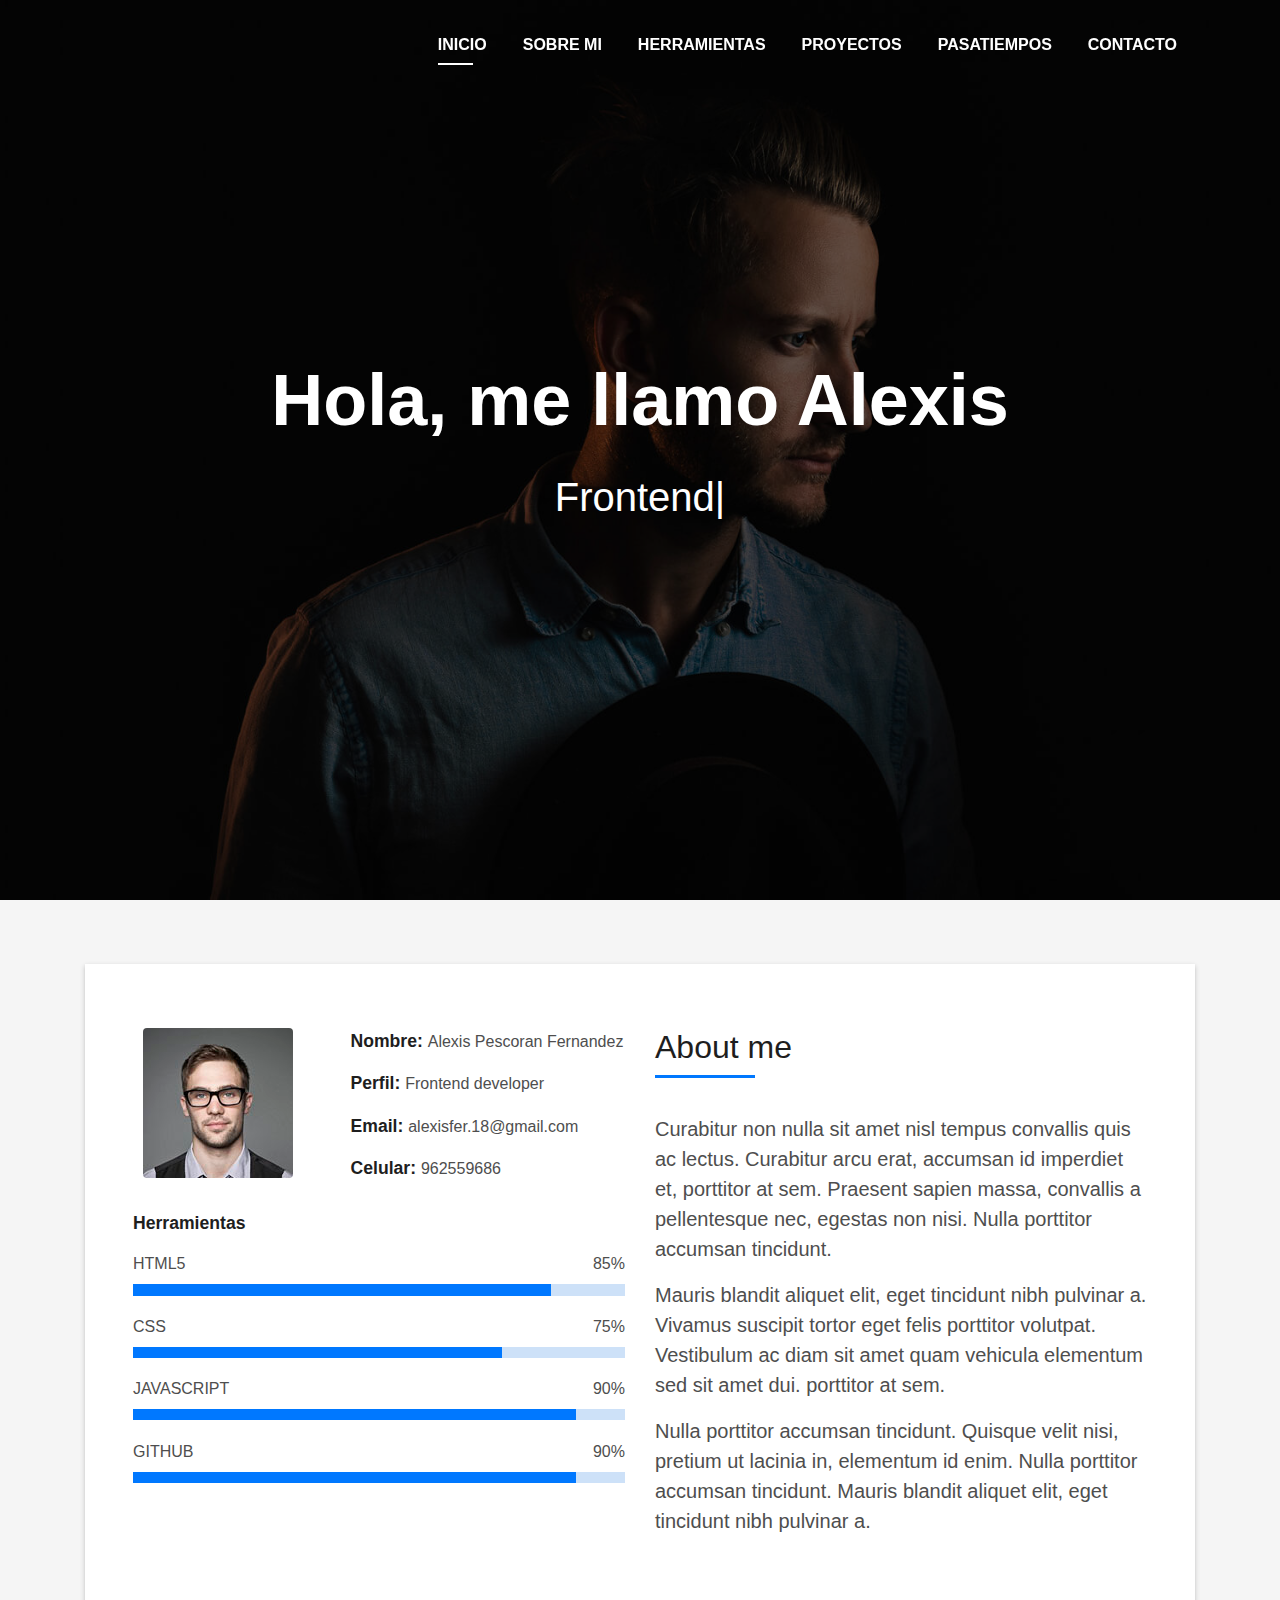
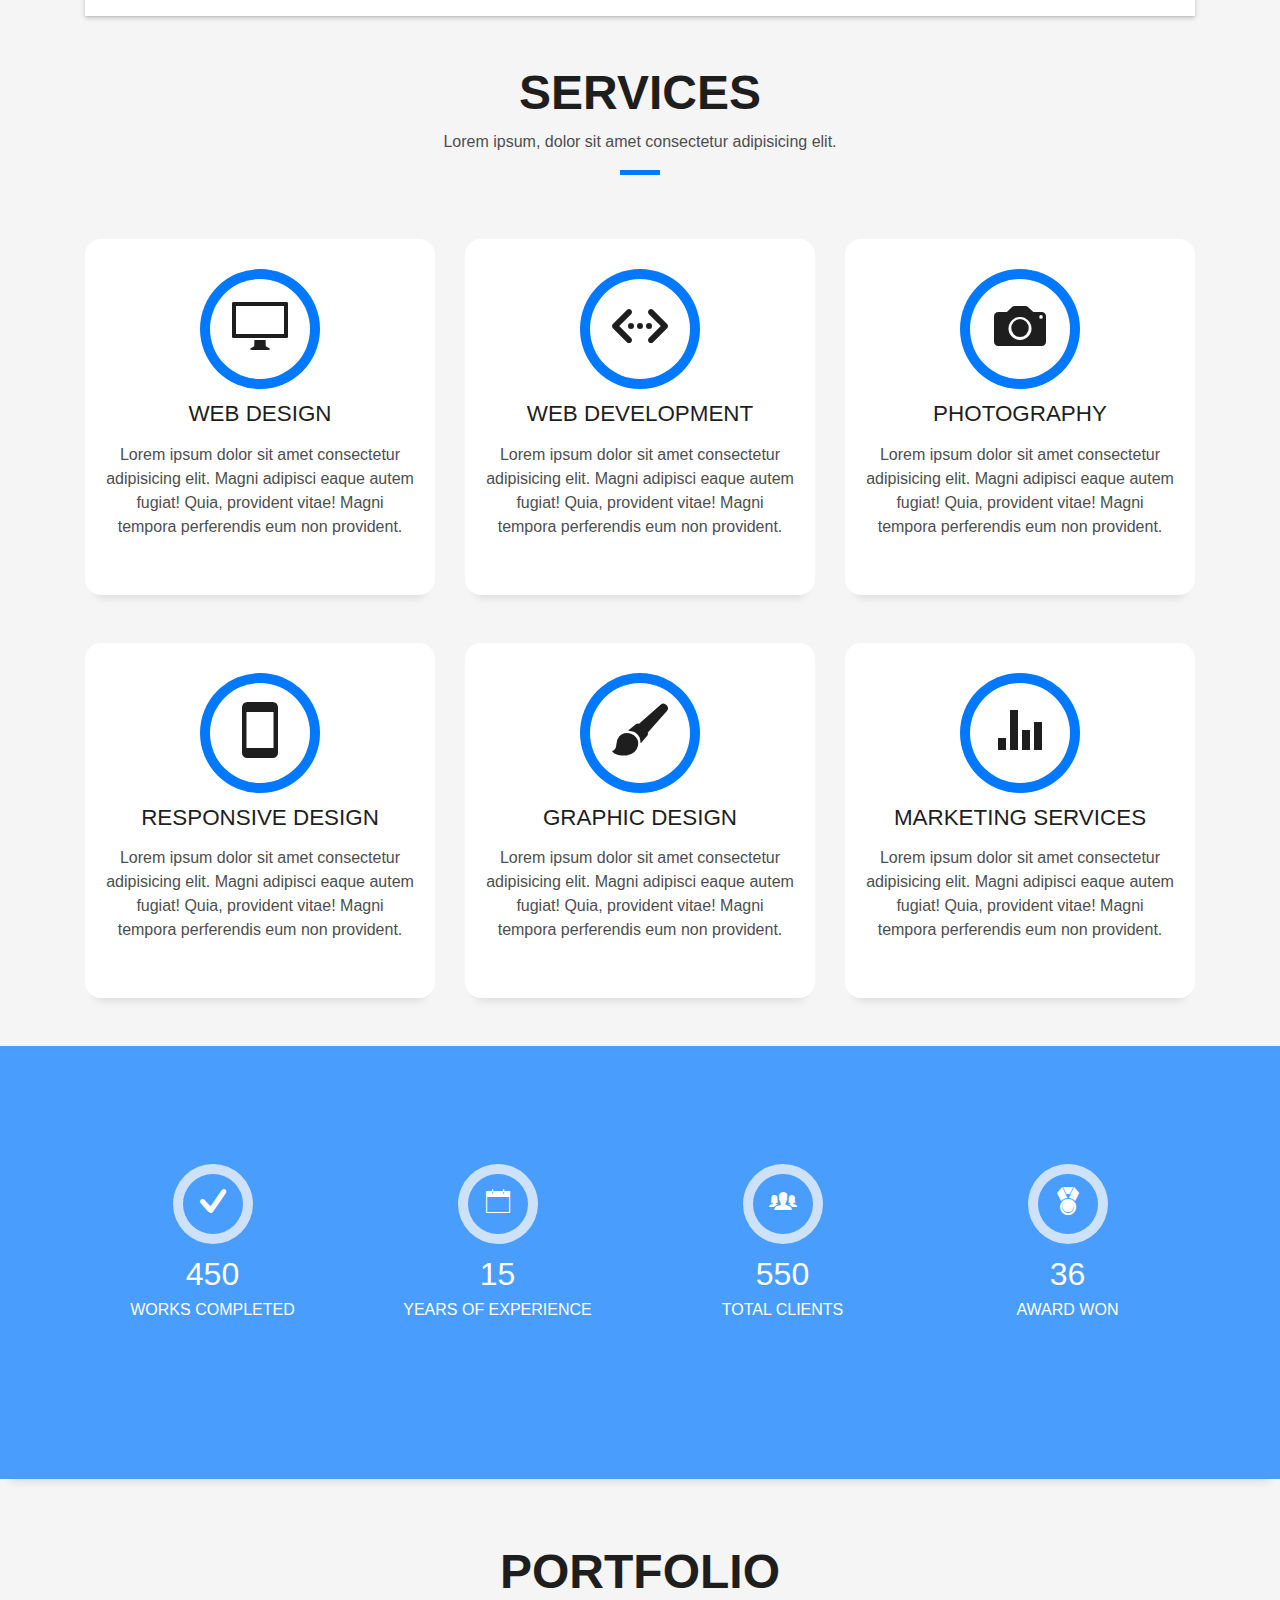
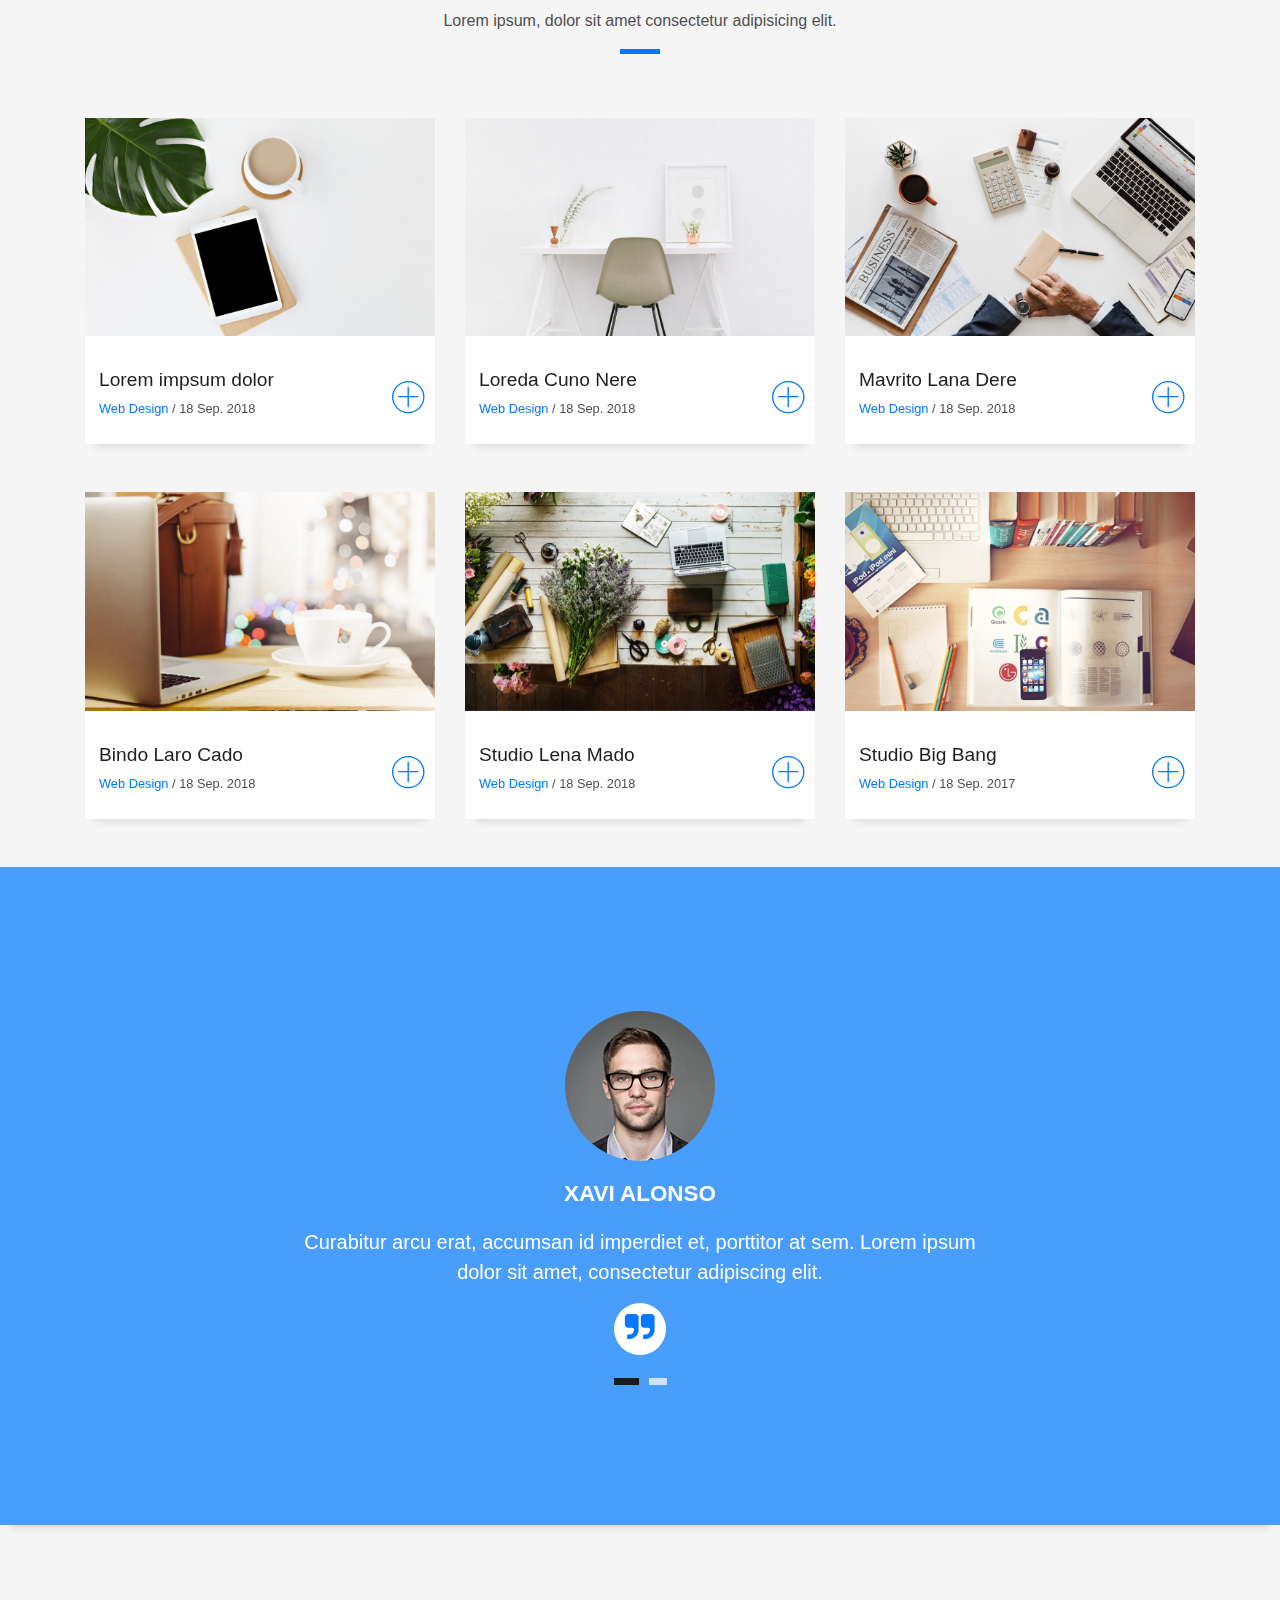
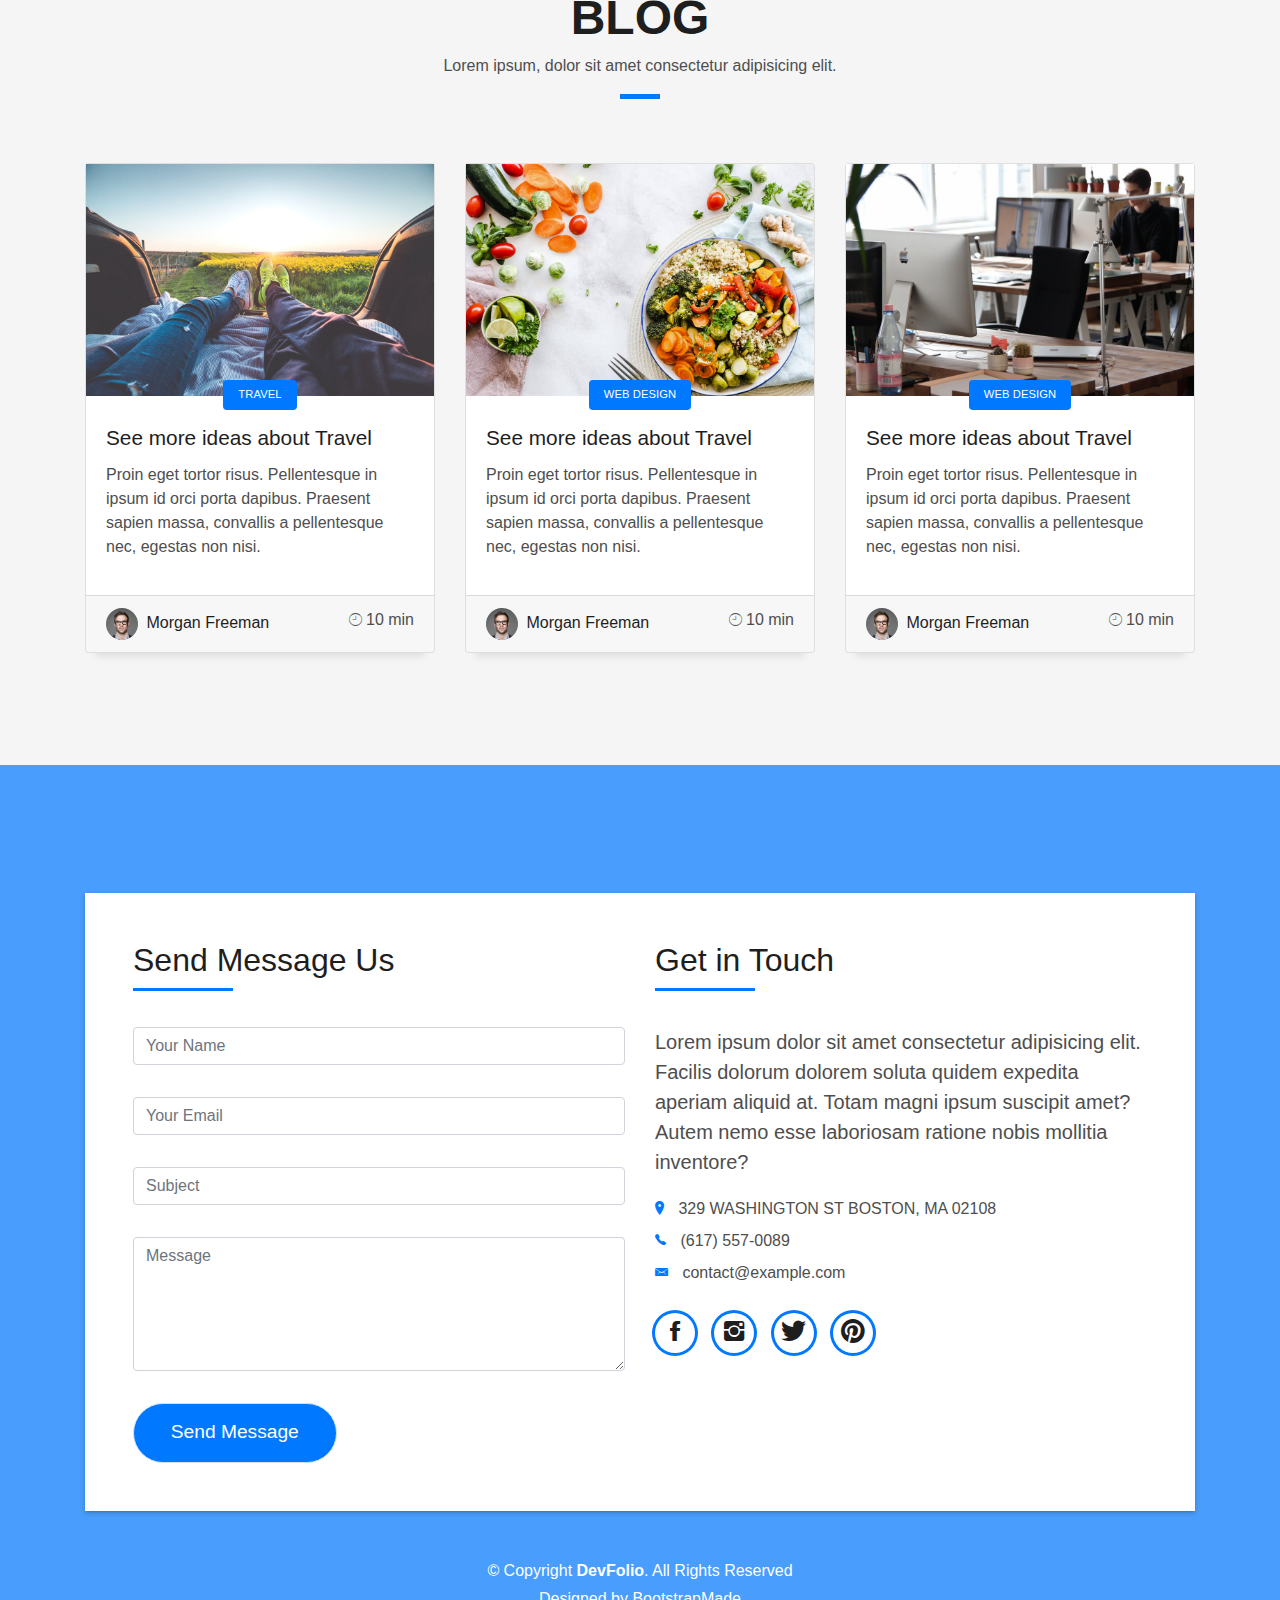
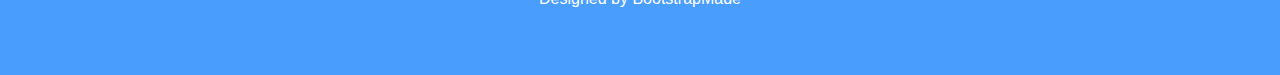
==== index.html @ 1bdc9d8d "actualización información de plantilla" ====
<!DOCTYPE html>
<html lang="en">
<head>
  <meta charset="utf-8">
  <title>Portafolio</title>
  <meta content="width=device-width, initial-scale=1.0" name="viewport">
  <meta content="" name="keywords">
  <meta content="" name="description">

  <!-- Favicons -->
  <link href="img/favicon.png" rel="icon">
  <link href="img/apple-icon.png" rel="apple-touch-icon">

  <!-- Bootstrap CSS File -->
  <link href="lib/bootstrap/css/bootstrap.min.css" rel="stylesheet">

  <!-- Libraries CSS Files -->
  <link href="lib/font-awesome/css/font-awesome.min.css" rel="stylesheet">
  <link href="lib/animate/animate.min.css" rel="stylesheet">
  <link href="lib/ionicons/css/ionicons.min.css" rel="stylesheet">
  <link href="lib/owlcarousel/assets/owl.carousel.min.css" rel="stylesheet">
  <link href="lib/lightbox/css/lightbox.min.css" rel="stylesheet">

  <!-- Main Stylesheet File -->
  <link href="css/style.css" rel="stylesheet">

  <!-- =======================================================
    Theme Name: DevFolio
    Theme URL: https://bootstrapmade.com/devfolio-bootstrap-portfolio-html-template/
    Author: BootstrapMade.com
    License: https://bootstrapmade.com/license/
  ======================================================= -->
</head>

<body id="page-top">

  <!--/ Nav Star /-->
  <nav class="navbar navbar-b navbar-trans navbar-expand-md fixed-top" id="mainNav">
    <div class="container">
      <a class="navbar-brand js-scroll" href="#page-top"></a> <!--en esta parte falta poner un nombre-->
      <button class="navbar-toggler collapsed" type="button" data-toggle="collapse" data-target="#navbarDefault"
        aria-controls="navbarDefault" aria-expanded="false" aria-label="Toggle navigation">
        <span></span>
        <span></span>
        <span></span>
      </button>
      <div class="navbar-collapse collapse justify-content-end" id="navbarDefault">
        <ul class="navbar-nav">
          <li class="nav-item">
            <a class="nav-link js-scroll active" href="#home">Inicio</a>
          </li>
          <li class="nav-item">
            <a class="nav-link js-scroll" href="#about">Sobre mi</a>
          </li>
          <li class="nav-item">
            <a class="nav-link js-scroll" href="#service">Herramientas</a>
          </li>
          <li class="nav-item">
            <a class="nav-link js-scroll" href="#work">Proyectos</a>
          </li>
          <li class="nav-item">
            <a class="nav-link js-scroll" href="#blog">Pasatiempos</a>
          </li>
          <li class="nav-item">
            <a class="nav-link js-scroll" href="#contact">Contacto</a>
          </li>
        </ul>
      </div>
    </div>
  </nav>
  <!--/ Nav End /-->

  <!--/ Intro Skew Star /-->
  <div id="home" class="intro route bg-image" style="background-image: url(img/intro-bg.jpg)">
    <div class="overlay-itro"></div>
    <div class="intro-content display-table">
      <div class="table-cell">
        <div class="container">
          <!--<p class="display-6 color-d">Hello, world!</p>-->
          <h1 class="intro-title mb-4">Hola, me llamo Alexis</h1>
          <p class="intro-subtitle"><span class="text-slider-items">Frontend Developer,Web Developer,Web Designer</span><strong class="text-slider"></strong></p>
          <!-- <p class="pt-3"><a class="btn btn-primary btn js-scroll px-4" href="#about" role="button">Learn More</a></p> -->
        </div>
      </div>
    </div>
  </div>
  <!--/ Intro Skew End /-->

  <section id="about" class="about-mf sect-pt4 route">
    <div class="container">
      <div class="row">
        <div class="col-sm-12">
          <div class="box-shadow-full">
            <div class="row">
              <div class="col-md-6">
                <div class="row">
                  <div class="col-sm-6 col-md-5">
                    <div class="about-img">
                      <img src="img/testimonial-2.jpg" class="img-fluid rounded b-shadow-a" alt="">
                    </div>
                  </div>
                  <div class="col-sm-6 col-md-7">
                    <div class="about-info">
                      <p><span class="title-s">Nombre: </span> <span>Alexis Pescoran Fernandez</span></p>
                      <p><span class="title-s">Perfil: </span> <span>Frontend developer</span></p>
                      <p><span class="title-s">Email: </span> <span>alexisfer.18@gmail.com</span></p>
                      <p><span class="title-s">Celular: </span> <span>962559686</span></p>
                    </div>
                  </div>
                </div>
                <div class="skill-mf">
                  <p class="title-s">Herramientas</p>
                  <span>HTML5</span> <span class="pull-right">85%</span>
                  <div class="progress">
                    <div class="progress-bar" role="progressbar" style="width: 85%;" aria-valuenow="85" aria-valuemin="0"
                      aria-valuemax="100"></div>
                  </div>
                  <span>CSS</span> <span class="pull-right">75%</span>
                  <div class="progress">
                    <div class="progress-bar" role="progressbar" style="width: 75%" aria-valuenow="75" aria-valuemin="0"
                      aria-valuemax="100"></div>
                  </div>
                  <span>JAVASCRIPT</span> <span class="pull-right">90%</span>
                  <div class="progress">
                    <div class="progress-bar" role="progressbar" style="width: 90%" aria-valuenow="90" aria-valuemin="0"
                      aria-valuemax="100"></div>
                  </div>
                  <span>GITHUB</span> <span class="pull-right">90%</span>
                  <div class="progress">
                    <div class="progress-bar" role="progressbar" style="width: 90%" aria-valuenow="90" aria-valuemin="0"
                      aria-valuemax="100"></div>
                  </div>
                </div>
              </div>
              <div class="col-md-6">
                <div class="about-me pt-4 pt-md-0">
                  <div class="title-box-2">
                    <h5 class="title-left">
                      About me
                    </h5>
                  </div>
                  <p class="lead">
                    Curabitur non nulla sit amet nisl tempus convallis quis ac lectus. Curabitur arcu erat, accumsan id
                    imperdiet et, porttitor
                    at sem. Praesent sapien massa, convallis a pellentesque nec, egestas non nisi. Nulla
                    porttitor accumsan tincidunt.
                  </p>
                  <p class="lead">
                    Mauris blandit aliquet elit, eget tincidunt nibh pulvinar a. Vivamus suscipit tortor eget felis
                    porttitor volutpat. Vestibulum
                    ac diam sit amet quam vehicula elementum sed sit amet dui. porttitor at sem.
                  </p>
                  <p class="lead">
                    Nulla porttitor accumsan tincidunt. Quisque velit nisi, pretium ut lacinia in, elementum id enim.
                    Nulla porttitor accumsan
                    tincidunt. Mauris blandit aliquet elit, eget tincidunt nibh pulvinar a.
                  </p>
                </div>
              </div>
            </div>
          </div>
        </div>
      </div>
    </div>
  </section>

  <!--/ Section Services Star /-->
  <section id="service" class="services-mf route">
    <div class="container">
      <div class="row">
        <div class="col-sm-12">
          <div class="title-box text-center">
            <h3 class="title-a">
              Services
            </h3>
            <p class="subtitle-a">
              Lorem ipsum, dolor sit amet consectetur adipisicing elit.
            </p>
            <div class="line-mf"></div>
          </div>
        </div>
      </div>
      <div class="row">
        <div class="col-md-4">
          <div class="service-box">
            <div class="service-ico">
              <span class="ico-circle"><i class="ion-monitor"></i></span>
            </div>
            <div class="service-content">
              <h2 class="s-title">Web Design</h2>
              <p class="s-description text-center">
                Lorem ipsum dolor sit amet consectetur adipisicing elit. Magni adipisci eaque autem fugiat! Quia,
                provident vitae! Magni
                tempora perferendis eum non provident.
              </p>
            </div>
          </div>
        </div>
        <div class="col-md-4">
          <div class="service-box">
            <div class="service-ico">
              <span class="ico-circle"><i class="ion-code-working"></i></span>
            </div>
            <div class="service-content">
              <h2 class="s-title">Web Development</h2>
              <p class="s-description text-center">
                Lorem ipsum dolor sit amet consectetur adipisicing elit. Magni adipisci eaque autem fugiat! Quia,
                provident vitae! Magni
                tempora perferendis eum non provident.
              </p>
            </div>
          </div>
        </div>
        <div class="col-md-4">
          <div class="service-box">
            <div class="service-ico">
              <span class="ico-circle"><i class="ion-camera"></i></span>
            </div>
            <div class="service-content">
              <h2 class="s-title">Photography</h2>
              <p class="s-description text-center">
                Lorem ipsum dolor sit amet consectetur adipisicing elit. Magni adipisci eaque autem fugiat! Quia,
                provident vitae! Magni
                tempora perferendis eum non provident.
              </p>
            </div>
          </div>
        </div>
        <div class="col-md-4">
          <div class="service-box">
            <div class="service-ico">
              <span class="ico-circle"><i class="ion-android-phone-portrait"></i></span>
            </div>
            <div class="service-content">
              <h2 class="s-title">Responsive Design</h2>
              <p class="s-description text-center">
                Lorem ipsum dolor sit amet consectetur adipisicing elit. Magni adipisci eaque autem fugiat! Quia,
                provident vitae! Magni
                tempora perferendis eum non provident.
              </p>
            </div>
          </div>
        </div>
        <div class="col-md-4">
          <div class="service-box">
            <div class="service-ico">
              <span class="ico-circle"><i class="ion-paintbrush"></i></span>
            </div>
            <div class="service-content">
              <h2 class="s-title">Graphic Design</h2>
              <p class="s-description text-center">
                Lorem ipsum dolor sit amet consectetur adipisicing elit. Magni adipisci eaque autem fugiat! Quia,
                provident vitae! Magni
                tempora perferendis eum non provident.
              </p>
            </div>
          </div>
        </div>
        <div class="col-md-4">
          <div class="service-box">
            <div class="service-ico">
              <span class="ico-circle"><i class="ion-stats-bars"></i></span>
            </div>
            <div class="service-content">
              <h2 class="s-title">Marketing Services</h2>
              <p class="s-description text-center">
                Lorem ipsum dolor sit amet consectetur adipisicing elit. Magni adipisci eaque autem fugiat! Quia,
                provident vitae! Magni
                tempora perferendis eum non provident.
              </p>
            </div>
          </div>
        </div>
      </div>
    </div>
  </section>
  <!--/ Section Services End /-->

  <div class="section-counter paralax-mf bg-image" style="background-image: url(img/counters-bg.jpg)">
    <div class="overlay-mf"></div>
    <div class="container">
      <div class="row">
        <div class="col-sm-3 col-lg-3">
          <div class="counter-box">
            <div class="counter-ico">
              <span class="ico-circle"><i class="ion-checkmark-round"></i></span>
            </div>
            <div class="counter-num">
              <p class="counter">450</p>
              <span class="counter-text">WORKS COMPLETED</span>
            </div>
          </div>
        </div>
        <div class="col-sm-3 col-lg-3">
          <div class="counter-box pt-4 pt-md-0">
            <div class="counter-ico">
              <span class="ico-circle"><i class="ion-ios-calendar-outline"></i></span>
            </div>
            <div class="counter-num">
              <p class="counter">15</p>
              <span class="counter-text">YEARS OF EXPERIENCE</span>
            </div>
          </div>
        </div>
        <div class="col-sm-3 col-lg-3">
          <div class="counter-box pt-4 pt-md-0">
            <div class="counter-ico">
              <span class="ico-circle"><i class="ion-ios-people"></i></span>
            </div>
            <div class="counter-num">
              <p class="counter">550</p>
              <span class="counter-text">TOTAL CLIENTS</span>
            </div>
          </div>
        </div>
        <div class="col-sm-3 col-lg-3">
          <div class="counter-box pt-4 pt-md-0">
            <div class="counter-ico">
              <span class="ico-circle"><i class="ion-ribbon-a"></i></span>
            </div>
            <div class="counter-num">
              <p class="counter">36</p>
              <span class="counter-text">AWARD WON</span>
            </div>
          </div>
        </div>
      </div>
    </div>
  </div>

  <!--/ Section Portfolio Star /-->
  <section id="work" class="portfolio-mf sect-pt4 route">
    <div class="container">
      <div class="row">
        <div class="col-sm-12">
          <div class="title-box text-center">
            <h3 class="title-a">
              Portfolio
            </h3>
            <p class="subtitle-a">
              Lorem ipsum, dolor sit amet consectetur adipisicing elit.
            </p>
            <div class="line-mf"></div>
          </div>
        </div>
      </div>
      <div class="row">
        <div class="col-md-4">
          <div class="work-box">
            <a href="img/work-1.jpg" data-lightbox="gallery-mf">
              <div class="work-img">
                <img src="img/work-1.jpg" alt="" class="img-fluid">
              </div>
              <div class="work-content">
                <div class="row">
                  <div class="col-sm-8">
                    <h2 class="w-title">Lorem impsum dolor</h2>
                    <div class="w-more">
                      <span class="w-ctegory">Web Design</span> / <span class="w-date">18 Sep. 2018</span>
                    </div>
                  </div>
                  <div class="col-sm-4">
                    <div class="w-like">
                      <span class="ion-ios-plus-outline"></span>
                    </div>
                  </div>
                </div>
              </div>
            </a>
          </div>
        </div>
        <div class="col-md-4">
          <div class="work-box">
            <a href="img/work-2.jpg" data-lightbox="gallery-mf">
              <div class="work-img">
                <img src="img/work-2.jpg" alt="" class="img-fluid">
              </div>
              <div class="work-content">
                <div class="row">
                  <div class="col-sm-8">
                    <h2 class="w-title">Loreda Cuno Nere</h2>
                    <div class="w-more">
                      <span class="w-ctegory">Web Design</span> / <span class="w-date">18 Sep. 2018</span>
                    </div>
                  </div>
                  <div class="col-sm-4">
                    <div class="w-like">
                      <span class="ion-ios-plus-outline"></span>
                    </div>
                  </div>
                </div>
              </div>
            </a>
          </div>
        </div>
        <div class="col-md-4">
          <div class="work-box">
            <a href="img/work-3.jpg" data-lightbox="gallery-mf">
              <div class="work-img">
                <img src="img/work-3.jpg" alt="" class="img-fluid">
              </div>
              <div class="work-content">
                <div class="row">
                  <div class="col-sm-8">
                    <h2 class="w-title">Mavrito Lana Dere</h2>
                    <div class="w-more">
                      <span class="w-ctegory">Web Design</span> / <span class="w-date">18 Sep. 2018</span>
                    </div>
                  </div>
                  <div class="col-sm-4">
                    <div class="w-like">
                      <span class="ion-ios-plus-outline"></span>
                    </div>
                  </div>
                </div>
              </div>
            </a>
          </div>
        </div>
        <div class="col-md-4">
          <div class="work-box">
            <a href="img/work-4.jpg" data-lightbox="gallery-mf">
              <div class="work-img">
                <img src="img/work-4.jpg" alt="" class="img-fluid">
              </div>
              <div class="work-content">
                <div class="row">
                  <div class="col-sm-8">
                    <h2 class="w-title">Bindo Laro Cado</h2>
                    <div class="w-more">
                      <span class="w-ctegory">Web Design</span> / <span class="w-date">18 Sep. 2018</span>
                    </div>
                  </div>
                  <div class="col-sm-4">
                    <div class="w-like">
                      <span class="ion-ios-plus-outline"></span>
                    </div>
                  </div>
                </div>
              </div>
            </a>
          </div>
        </div>
        <div class="col-md-4">
          <div class="work-box">
            <a href="img/work-5.jpg" data-lightbox="gallery-mf">
              <div class="work-img">
                <img src="img/work-5.jpg" alt="" class="img-fluid">
              </div>
              <div class="work-content">
                <div class="row">
                  <div class="col-sm-8">
                    <h2 class="w-title">Studio Lena Mado</h2>
                    <div class="w-more">
                      <span class="w-ctegory">Web Design</span> / <span class="w-date">18 Sep. 2018</span>
                    </div>
                  </div>
                  <div class="col-sm-4">
                    <div class="w-like">
                      <span class="ion-ios-plus-outline"></span>
                    </div>
                  </div>
                </div>
              </div>
            </a>
          </div>
        </div>
        <div class="col-md-4">
          <div class="work-box">
            <a href="img/work-6.jpg" data-lightbox="gallery-mf">
              <div class="work-img">
                <img src="img/work-6.jpg" alt="" class="img-fluid">
              </div>
              <div class="work-content">
                <div class="row">
                  <div class="col-sm-8">
                    <h2 class="w-title">Studio Big Bang</h2>
                    <div class="w-more">
                      <span class="w-ctegory">Web Design</span> / <span class="w-date">18 Sep. 2017</span>
                    </div>
                  </div>
                  <div class="col-sm-4">
                    <div class="w-like">
                      <span class="ion-ios-plus-outline"></span>
                    </div>
                  </div>
                </div>
              </div>
            </a>
          </div>
        </div>
        
      </div>
    </div>
  </section>
  <!--/ Section Portfolio End /-->

  <!--/ Section Testimonials Star /-->
  <div class="testimonials paralax-mf bg-image" style="background-image: url(img/overlay-bg.jpg)">
    <div class="overlay-mf"></div>
    <div class="container">
      <div class="row">
        <div class="col-md-12">
          <div id="testimonial-mf" class="owl-carousel owl-theme">
            <div class="testimonial-box">
              <div class="author-test">
                <img src="img/testimonial-2.jpg" alt="" class="rounded-circle b-shadow-a">
                <span class="author">Xavi Alonso</span>
              </div>
              <div class="content-test">
                <p class="description lead">
                  Curabitur arcu erat, accumsan id imperdiet et, porttitor at sem. Lorem ipsum dolor sit amet,
                  consectetur adipiscing elit.
                </p>
                <span class="comit"><i class="fa fa-quote-right"></i></span>
              </div>
            </div>
            <div class="testimonial-box">
              <div class="author-test">
                <img src="img/testimonial-4.jpg" alt="" class="rounded-circle b-shadow-a">
                <span class="author">Marta Socrate</span>
              </div>
              <div class="content-test">
                <p class="description lead">
                  Curabitur arcu erat, accumsan id imperdiet et, porttitor at sem. Lorem ipsum dolor sit amet,
                  consectetur adipiscing elit.
                </p>
                <span class="comit"><i class="fa fa-quote-right"></i></span>
              </div>
            </div>
          </div>
        </div>
      </div>
    </div>
  </div>

  <!--/ Section Blog Star /-->
  <section id="blog" class="blog-mf sect-pt4 route">
    <div class="container">
      <div class="row">
        <div class="col-sm-12">
          <div class="title-box text-center">
            <h3 class="title-a">
              Blog
            </h3>
            <p class="subtitle-a">
              Lorem ipsum, dolor sit amet consectetur adipisicing elit.
            </p>
            <div class="line-mf"></div>
          </div>
        </div>
      </div>
      <div class="row">
        <div class="col-md-4">
          <div class="card card-blog">
            <div class="card-img">
              <a href="blog-single.html"><img src="img/post-1.jpg" alt="" class="img-fluid"></a>
            </div>
            <div class="card-body">
              <div class="card-category-box">
                <div class="card-category">
                  <h6 class="category">Travel</h6>
                </div>
              </div>
              <h3 class="card-title"><a href="blog-single.html">See more ideas about Travel</a></h3>
              <p class="card-description">
                Proin eget tortor risus. Pellentesque in ipsum id orci porta dapibus. Praesent sapien massa, convallis
                a pellentesque nec,
                egestas non nisi.
              </p>
            </div>
            <div class="card-footer">
              <div class="post-author">
                <a href="#">
                  <img src="img/testimonial-2.jpg" alt="" class="avatar rounded-circle">
                  <span class="author">Morgan Freeman</span>
                </a>
              </div>
              <div class="post-date">
                <span class="ion-ios-clock-outline"></span> 10 min
              </div>
            </div>
          </div>
        </div>
        <div class="col-md-4">
          <div class="card card-blog">
            <div class="card-img">
              <a href="blog-single.html"><img src="img/post-2.jpg" alt="" class="img-fluid"></a>
            </div>
            <div class="card-body">
              <div class="card-category-box">
                <div class="card-category">
                  <h6 class="category">Web Design</h6>
                </div>
              </div>
              <h3 class="card-title"><a href="blog-single.html">See more ideas about Travel</a></h3>
              <p class="card-description">
                Proin eget tortor risus. Pellentesque in ipsum id orci porta dapibus. Praesent sapien massa, convallis
                a pellentesque nec,
                egestas non nisi.
              </p>
            </div>
            <div class="card-footer">
              <div class="post-author">
                <a href="#">
                  <img src="img/testimonial-2.jpg" alt="" class="avatar rounded-circle">
                  <span class="author">Morgan Freeman</span>
                </a>
              </div>
              <div class="post-date">
                <span class="ion-ios-clock-outline"></span> 10 min
              </div>
            </div>
          </div>
        </div>
        <div class="col-md-4">
          <div class="card card-blog">
            <div class="card-img">
              <a href="blog-single.html"><img src="img/post-3.jpg" alt="" class="img-fluid"></a>
            </div>
            <div class="card-body">
              <div class="card-category-box">
                <div class="card-category">
                  <h6 class="category">Web Design</h6>
                </div>
              </div>
              <h3 class="card-title"><a href="blog-single.html">See more ideas about Travel</a></h3>
              <p class="card-description">
                Proin eget tortor risus. Pellentesque in ipsum id orci porta dapibus. Praesent sapien massa, convallis
                a pellentesque nec,
                egestas non nisi.
              </p>
            </div>
            <div class="card-footer">
              <div class="post-author">
                <a href="#">
                  <img src="img/testimonial-2.jpg" alt="" class="avatar rounded-circle">
                  <span class="author">Morgan Freeman</span>
                </a>
              </div>
              <div class="post-date">
                <span class="ion-ios-clock-outline"></span> 10 min
              </div>
            </div>
          </div>
        </div>
      </div>
    </div>
  </section>
  <!--/ Section Blog End /-->

  <!--/ Section Contact-Footer Star /-->
  <section class="paralax-mf footer-paralax bg-image sect-mt4 route" style="background-image: url(img/overlay-bg.jpg)">
    <div class="overlay-mf"></div>
    <div class="container">
      <div class="row">
        <div class="col-sm-12">
          <div class="contact-mf">
            <div id="contact" class="box-shadow-full">
              <div class="row">
                <div class="col-md-6">
                  <div class="title-box-2">
                    <h5 class="title-left">
                      Send Message Us
                    </h5>
                  </div>
                  <div>
                      <form action="" method="post" role="form" class="contactForm">
                      <div id="sendmessage">Your message has been sent. Thank you!</div>
                      <div id="errormessage"></div>
                      <div class="row">
                        <div class="col-md-12 mb-3">
                          <div class="form-group">
                            <input type="text" name="name" class="form-control" id="name" placeholder="Your Name" data-rule="minlen:4" data-msg="Please enter at least 4 chars" />
                            <div class="validation"></div>
                          </div>
                        </div>
                        <div class="col-md-12 mb-3">
                          <div class="form-group">
                            <input type="email" class="form-control" name="email" id="email" placeholder="Your Email" data-rule="email" data-msg="Please enter a valid email" />
                            <div class="validation"></div>
                          </div>
                        </div>
                        <div class="col-md-12 mb-3">
                            <div class="form-group">
                              <input type="text" class="form-control" name="subject" id="subject" placeholder="Subject" data-rule="minlen:4" data-msg="Please enter at least 8 chars of subject" />
                              <div class="validation"></div>
                            </div>
                        </div>
                        <div class="col-md-12 mb-3">
                          <div class="form-group">
                            <textarea class="form-control" name="message" rows="5" data-rule="required" data-msg="Please write something for us" placeholder="Message"></textarea>
                            <div class="validation"></div>
                          </div>
                        </div>
                        <div class="col-md-12">
                          <button type="submit" class="button button-a button-big button-rouded">Send Message</button>
                        </div>
                      </div>
                    </form>
                  </div>
                </div>
                <div class="col-md-6">
                  <div class="title-box-2 pt-4 pt-md-0">
                    <h5 class="title-left">
                      Get in Touch
                    </h5>
                  </div>
                  <div class="more-info">
                    <p class="lead">
                      Lorem ipsum dolor sit amet consectetur adipisicing elit. Facilis dolorum dolorem soluta quidem
                      expedita aperiam aliquid at.
                      Totam magni ipsum suscipit amet? Autem nemo esse laboriosam ratione nobis
                      mollitia inventore?
                    </p>
                    <ul class="list-ico">
                      <li><span class="ion-ios-location"></span> 329 WASHINGTON ST BOSTON, MA 02108</li>
                      <li><span class="ion-ios-telephone"></span> (617) 557-0089</li>
                      <li><span class="ion-email"></span> contact@example.com</li>
                    </ul>
                  </div>
                  <div class="socials">
                    <ul>
                      <li><a href=""><span class="ico-circle"><i class="ion-social-facebook"></i></span></a></li>
                      <li><a href=""><span class="ico-circle"><i class="ion-social-instagram"></i></span></a></li>
                      <li><a href=""><span class="ico-circle"><i class="ion-social-twitter"></i></span></a></li>
                      <li><a href=""><span class="ico-circle"><i class="ion-social-pinterest"></i></span></a></li>
                    </ul>
                  </div>
                </div>
              </div>
            </div>
          </div>
        </div>
      </div>
    </div>
    <footer>
      <div class="container">
        <div class="row">
          <div class="col-sm-12">
            <div class="copyright-box">
              <p class="copyright">&copy; Copyright <strong>DevFolio</strong>. All Rights Reserved</p>
              <div class="credits">
                <!--
                  All the links in the footer should remain intact.
                  You can delete the links only if you purchased the pro version.
                  Licensing information: https://bootstrapmade.com/license/
                  Purchase the pro version with working PHP/AJAX contact form: https://bootstrapmade.com/buy/?theme=DevFolio
                -->
                Designed by <a href="https://bootstrapmade.com/">BootstrapMade</a>
              </div>
            </div>
          </div>
        </div>
      </div>
    </footer>
  </section>
  <!--/ Section Contact-footer End /-->

  <a href="#" class="back-to-top"><i class="fa fa-chevron-up"></i></a>
  <div id="preloader"></div>

  <!-- JavaScript Libraries -->
  <script src="lib/jquery/jquery.min.js"></script>
  <script src="lib/jquery/jquery-migrate.min.js"></script>
  <script src="lib/popper/popper.min.js"></script>
  <script src="lib/bootstrap/js/bootstrap.min.js"></script>
  <script src="lib/easing/easing.min.js"></script>
  <script src="lib/counterup/jquery.waypoints.min.js"></script>
  <script src="lib/counterup/jquery.counterup.js"></script>
  <script src="lib/owlcarousel/owl.carousel.min.js"></script>
  <script src="lib/lightbox/js/lightbox.min.js"></script>
  <script src="lib/typed/typed.min.js"></script>
  <!-- Contact Form JavaScript File -->
  <script src="contactform/contactform.js"></script>

  <!-- Template Main Javascript File -->
  <script src="js/main.js"></script>

</body>
</html>
---- css/style.css ----
/*
  Theme Name: DevFolio
  Theme URL: https://bootstrapmade.com/devfolio-bootstrap-portfolio-html-template/
  Author: BootstrapMade.com
  License: https://bootstrapmade.com/license/
*/

/*======================================
//--//-->   STYLES GENERALES
======================================*/

body {
  background-color: #f5f5f5;
  color: #4e4e4e;
}

h1,
h2,
h3,
h4,
h5,
h6 {
  color: #1e1e1e;
}

a {
  color: #1e1e1e;
  transition: all 0.5s ease-in-out;
}

a:hover {
  color: #0078ff;
  text-decoration: none;
  transition: all 0.5s ease-in-out;
}

.p-r {
  position: relative;
}

.color-a {
  color: #0078ff;
}

.color-d {
  color: #f5f5f5;
}

.color-text-a {
  color: #4e4e4e;
}

.box-shadow,
.paralax-mf,
.service-box,
.work-box,
.card-blog {
  box-shadow: 0 13px 8px -10px rgba(0, 0, 0, 0.1);
}

.box-shadow-a,
.button:hover {
  box-shadow: 0 0 0 4px #cde1f8;
}

.display-5 {
  font-size: 2.5rem;
  font-weight: 300;
  line-height: 1.1;
}

.display-6 {
  font-size: 2rem;
  font-weight: 300;
  line-height: 1.1;
}

.avatar {
  width: 32px;
  height: 32px;
  margin-right: 4px;
  overflow: hidden;
}

.bg-image {
  background-repeat: no-repeat;
  background-attachment: fixed;
  background-size: cover;
  background-position: center center;
}

.overlay-mf {
  background-color: #0078ff;
}

.overlay-mf {
  position: absolute;
  top: 0;
  left: 0px;
  padding: 0;
  height: 100%;
  width: 100%;
  opacity: .7;
}

.paralax-mf {
  position: relative;
  padding: 8rem 0;
}

.display-table {
  width: 100%;
  height: 100%;
  display: table;
}

.table-cell {
  display: table-cell;
  vertical-align: middle;
}

/*--/ Sections /--*/

.sect-4 {
  padding: 4rem 0;
}

.sect-pt4 {
  padding-top: 4rem;
}

.sect-mt4 {
  margin-top: 4rem;
}

/*--/ Title s /--*/

.title-s {
  font-weight: 600;
  color: #1e1e1e;
  font-size: 1.1rem;
}

/*--/ Title A /--*/

.title-box {
  margin-bottom: 4rem;
}

.title-a {
  font-size: 3rem;
  font-weight: bold;
  text-transform: uppercase;
}

.subtitle-a {
  color: #4e4e4e;
}

.line-mf {
  width: 40px;
  height: 5px;
  background-color: #0078ff;
  margin: 0 auto;
}

/*--/ Title Left /--*/

.title-box-2 {
  margin-bottom: 3rem;
}

.title-left {
  font-size: 2rem;
  position: relative;
}

.title-left:before {
  content: '';
  position: absolute;
  height: 3px;
  background-color: #0078ff;
  width: 100px;
  bottom: -12px;
}

/*------/ Box /------*/

.box-pl2 {
  padding-left: 2rem;
}

.box-shadow-full {
  padding: 3rem 1.25rem;
  position: relative;
  background-color: #fff;
  margin-bottom: 3rem;
  z-index: 2;
  box-shadow: 0 1px 1px 0 rgba(0, 0, 0, 0.06), 0 2px 5px 0 rgba(0, 0, 0, 0.2);
}

/*------/ Socials /------*/

.socials {
  padding: 1.5rem 0;
}

.socials ul li {
  display: inline-block;
}

.socials .ico-circle {
  height: 40px;
  width: 40px;
  font-size: 1.7rem;
  border-radius: 50%;
  line-height: 1.4;
  margin: 0 15px 0 0;
  box-shadow: 0 0 0 3px #0078ff;
  transition: all 500ms ease;
}

.socials .ico-circle:hover {
  background-color: #0078ff;
  color: #fff;
  box-shadow: 0 0 0 3px #cde1f8;
  transition: all 500ms ease;
}

/*------/ Ul resect /------*/

.ul-resect,
.socials ul,
.list-ico,
.blog-wrapper .post-meta ul,
.box-comments .list-comments,
.widget-sidebar .list-sidebar,
.widget-tags ul {
  list-style: none;
  padding-left: 0;
  margin-bottom: 0;
}

.list-ico {
  line-height: 2;
}

.list-ico span {
  color: #0078ff;
  margin-right: 10px;
}

/*------/ Ico Circle /------*/

.ico-circle {
  height: 100px;
  width: 100px;
  font-size: 2rem;
  border-radius: 50%;
  line-height: 1.55;
  margin: 0 auto;
  text-align: center;
  box-shadow: 0 0 0 10px #0078ff;
  display: block;
}

/*------/ Owl Carousel /------*/

.owl-theme .owl-dots {
  text-align: center;
  margin-top: 18px;
}

.owl-theme .owl-dots .owl-dot {
  display: inline-block;
}

.owl-theme .owl-dots .owl-dot span {
  width: 18px;
  height: 7px;
  margin: 5px 5px;
  background: #cde1f8;
  border: 0px solid #cde1f8;
  display: block;
  transition: all 0.6s ease-in-out;
  cursor: pointer;
}

.owl-theme .owl-dots .owl-dot:hover span {
  background-color: #cde1f8;
}

.owl-theme .owl-dots .owl-dot.active span {
  background-color: #1B1B1B;
  width: 25px;
}

/*--/ Scrolltop s /--*/

.scrolltop-mf {
  position: relative;
  display: none;
}

.scrolltop-mf span {
  z-index: 999;
  position: fixed;
  width: 42px;
  height: 42px;
  background-color: #0078ff;
  opacity: .7;
  font-size: 1.6rem;
  line-height: 1.5;
  text-align: center;
  color: #fff;
  top: auto;
  left: auto;
  right: 30px;
  bottom: 50px;
  cursor: pointer;
  border-radius: 50%;
}

/* Back to top button */

.back-to-top {
  position: fixed;
  display: none;
  background: #0078ff;
  color: #fff;
  width: 44px;
  height: 44px;
  text-align: center;
  line-height: 1;
  font-size: 16px;
  border-radius: 50%;
  right: 15px;
  bottom: 15px;
  transition: background 0.5s;
  z-index: 11;
}

.back-to-top i {
  padding-top: 12px;
  color: #fff;
}

/* Prelaoder */

#preloader {
  position: fixed;
  top: 0;
  left: 0;
  right: 0;
  bottom: 0;
  z-index: 9999;
  overflow: hidden;
  background: #fff;
}

#preloader:before {
  content: "";
  position: fixed;
  top: calc(50% - 30px);
  left: calc(50% - 30px);
  border: 6px solid #f2f2f2;
  border-top: 6px solid #0078ff;
  border-radius: 50%;
  width: 60px;
  height: 60px;
  -webkit-animation: animate-preloader 1s linear infinite;
  animation: animate-preloader 1s linear infinite;
}

@-webkit-keyframes animate-preloader {
  0% {
    -webkit-transform: rotate(0deg);
    transform: rotate(0deg);
  }

  100% {
    -webkit-transform: rotate(360deg);
    transform: rotate(360deg);
  }
}

@keyframes animate-preloader {
  0% {
    -webkit-transform: rotate(0deg);
    transform: rotate(0deg);
  }

  100% {
    -webkit-transform: rotate(360deg);
    transform: rotate(360deg);
  }
}

/*======================================
//--//-->   NAVBAR
======================================*/

.navbar-b {
  transition: all .5s ease-in-out;
  background-color: transparent;
  padding-top: 1.563rem;
  padding-bottom: 1.563rem;
}

.navbar-b.navbar-reduce {
  box-shadow: 0px 6px 9px 0px rgba(0, 0, 0, 0.06);
}

.navbar-b.navbar-trans .nav-item,
.navbar-b.navbar-reduce .nav-item {
  position: relative;
  padding-right: 10px;
  padding-left: 0;
}

.navbar-b.navbar-trans .nav-link,
.navbar-b.navbar-reduce .nav-link {
  color: #fff;
  text-transform: uppercase;
  font-weight: 600;
}

.navbar-b.navbar-trans .nav-link:before,
.navbar-b.navbar-reduce .nav-link:before {
  content: '';
  position: absolute;
  margin-left: 0px;
  width: 0%;
  bottom: 0;
  left: 0;
  height: 2px;
  transition: all 500ms ease;
}

.navbar-b.navbar-trans .nav-link:hover,
.navbar-b.navbar-reduce .nav-link:hover {
  color: #1B1B1B;
}

.navbar-b.navbar-trans .nav-link:hover:before,
.navbar-b.navbar-reduce .nav-link:hover:before {
  width: 35px;
}

.navbar-b.navbar-trans .show > .nav-link:before,
.navbar-b.navbar-trans .active > .nav-link:before,
.navbar-b.navbar-trans .nav-link.show:before,
.navbar-b.navbar-trans .nav-link.active:before,
.navbar-b.navbar-reduce .show > .nav-link:before,
.navbar-b.navbar-reduce .active > .nav-link:before,
.navbar-b.navbar-reduce .nav-link.show:before,
.navbar-b.navbar-reduce .nav-link.active:before {
  width: 35px;
}

.navbar-b.navbar-trans .nav-link:before {
  background-color: #fff;
}

.navbar-b.navbar-trans .nav-link:hover {
  color: #fff;
}

.navbar-b.navbar-trans .show > .nav-link,
.navbar-b.navbar-trans .active > .nav-link,
.navbar-b.navbar-trans .nav-link.show,
.navbar-b.navbar-trans .nav-link.active {
  color: #fff;
}

.navbar-b.navbar-reduce {
  transition: all .5s ease-in-out;
  background-color: #fff;
  padding-top: 15px;
  padding-bottom: 15px;
}

.navbar-b.navbar-reduce .nav-link {
  color: #0078ff;
}

.navbar-b.navbar-reduce .nav-link:before {
  background-color: #0078ff;
}

.navbar-b.navbar-reduce .nav-link:hover {
  color: #0078ff;
}

.navbar-b.navbar-reduce .show > .nav-link,
.navbar-b.navbar-reduce .active > .nav-link,
.navbar-b.navbar-reduce .nav-link.show,
.navbar-b.navbar-reduce .nav-link.active {
  color: #0078ff;
}

.navbar-b.navbar-reduce .navbar-brand {
  color: #0078ff;
}

.navbar-b.navbar-reduce .navbar-toggler span {
  background-color: #1B1B1B;
}

.navbar-b .navbar-brand {
  color: #fff;
  font-size: 1.6rem;
  font-weight: 600;
}

.navbar-b .navbar-nav .dropdown-item.show .dropdown-menu,
.navbar-b .dropdown.show .dropdown-menu,
.navbar-b .dropdown-btn.show .dropdown-menu {
  -webkit-transform: translate3d(0px, 0px, 0px);
  transform: translate3d(0px, 0px, 0px);
  visibility: visible !important;
}

.navbar-b .dropdown-menu {
  margin: 1.12rem 0 0;
  border-radius: 0;
}

.navbar-b .dropdown-menu .dropdown-item {
  padding: .7rem 1.7rem;
  transition: all 500ms ease;
}

.navbar-b .dropdown-menu .dropdown-item:hover {
  background-color: #0078ff;
  color: #fff;
  transition: all 500ms ease;
}

.navbar-b .dropdown-menu .dropdown-item.active {
  background-color: #0078ff;
}

/*--/ Hamburger Navbar /--*/

.navbar-toggler {
  position: relative;
}

.navbar-toggler:focus,
.navbar-toggler:active {
  outline: 0;
}

.navbar-toggler span {
  display: block;
  background-color: #fff;
  height: 3px;
  width: 25px;
  margin-top: 4px;
  margin-bottom: 4px;
  -webkit-transform: rotate(0deg);
  transform: rotate(0deg);
  left: 0;
  opacity: 1;
}

.navbar-toggler span:nth-child(1),
.navbar-toggler span:nth-child(3) {
  transition: -webkit-transform .35s ease-in-out;
  transition: transform .35s ease-in-out;
  transition: transform .35s ease-in-out, -webkit-transform .35s ease-in-out;
}

.navbar-toggler:not(.collapsed) span:nth-child(1) {
  position: absolute;
  left: 12px;
  top: 10px;
  -webkit-transform: rotate(135deg);
  transform: rotate(135deg);
  opacity: 0.9;
}

.navbar-toggler:not(.collapsed) span:nth-child(2) {
  height: 12px;
  visibility: hidden;
  background-color: transparent;
}

.navbar-toggler:not(.collapsed) span:nth-child(3) {
  position: absolute;
  left: 12px;
  top: 10px;
  -webkit-transform: rotate(-135deg);
  transform: rotate(-135deg);
  opacity: 0.9;
}

/*======================================
//--//-->   INTRO
======================================*/

.intro {
  height: 100vh;
  position: relative;
  color: #fff;
}

.intro .intro-content {
  text-align: center;
  position: absolute;
}

.intro .overlay-itro {
  background-color: rgba(0, 0, 0, 0.6);
  position: absolute;
  top: 0;
  left: 0px;
  padding: 0;
  height: 100%;
  width: 100%;
  opacity: .9;
}

.intro .intro-title {
  color: #fff;
  font-weight: 600;
  font-size: 3rem;
}

.intro .intro-subtitle {
  font-size: 1.5rem;
  font-weight: 300;
}

.intro .text-slider-items {
  display: none;
}

.intro-single {
  height: 350px;
}

.intro-single .intro-content {
  margin-top: 30px;
}

.intro-single .intro-title {
  text-transform: uppercase;
  font-size: 3rem;
}

.intro-single .breadcrumb {
  background-color: transparent;
  color: #0078ff;
}

.intro-single .breadcrumb .breadcrumb-item:before {
  color: #cde1f8;
}

.intro-single .breadcrumb .breadcrumb-item.active {
  color: #cde1f8;
}

.intro-single .breadcrumb a {
  color: #fff;
}

/*======================================
//--//-->   ABOUT
======================================*/

.about-mf .box-shadow-full {
  padding-top: 4rem;
  padding-bottom: 4rem;
}

.about-mf .about-img {
  margin-bottom: 2rem;
}

.about-mf .about-img img {
  margin-left: 10px;
}

.skill-mf span {
  color: #4e4e4e;
}

.skill-mf .progress {
  background-color: #cde1f8;
  margin: .5rem 0 1.2rem 0;
  border-radius: 0;
  height: .7rem;
}

.skill-mf .progress .progress-bar {
  height: .7rem;
  background-color: #0078ff;
}

/*======================================
//--//-->   SERVICES
======================================*/

.service-box {
  background-color: #fff;
  padding: 2.5rem 1.3rem;
  border-radius: 1rem;
  margin-bottom: 3rem;
}

.service-box:hover .ico-circle {
  transition: all 500ms ease;
  color: #fff;
  background-color: #0078ff;
  box-shadow: 0 0 0 10px #cde1f8;
}

.service-box .service-ico {
  margin-bottom: 1rem;
  color: #1e1e1e;
}

.service-box .ico-circle {
  transition: all 500ms ease;
  font-size: 4rem;
}

.service-box .s-title {
  font-size: 1.4rem;
  text-transform: uppercase;
  text-align: center;
  padding: .4rem 0;
}

.service-box .s-description {
  color: #4e4e4e;
}

/*======================================
//--//-->   COUNTER
======================================*/

.counter-box {
  color: #fff;
  text-align: center;
}

.counter-ico {
  margin-bottom: 1rem;
}

.counter-ico .ico-circle {
  height: 60px;
  width: 60px;
  line-height: 1.8;
  box-shadow: 0 0 0 10px #cde1f8;
}

.counter-num .counter {
  font-size: 2rem;
  margin-bottom: 0;
}

/*======================================
//--//-->   PORTFOLIO
======================================*/

.work-box {
  margin-bottom: 3rem;
  -webkit-backface-visibility: hidden;
  backface-visibility: hidden;
  background-color: #fff;
}

.work-box:hover img {
  -webkit-transform: scale(1.3);
  transform: scale(1.3);
}

.work-img {
  display: block;
  overflow: hidden;
}

.work-img img {
  transition: all 1s;
}

.work-content {
  padding: 2rem 3% 1rem 4%;
}

.work-content .w-more {
  color: #4e4e4e;
  font-size: .8rem;
}

.work-content .w-more .w-ctegory {
  color: #0078ff;
}

.work-content .w-like {
  font-size: 2.5rem;
  color: #0078ff;
  float: right;
}

.work-content .w-like a {
  color: #0078ff;
}

.work-content .w-like .num-like {
  font-size: .7rem;
}

.w-title {
  font-size: 1.2rem;
}

/*======================================
//--//-->   TESTIMONIALS
======================================*/

.testimonials .owl-carousel .owl-item img {
  width: auto;
}

.testimonial-box {
  color: #fff;
  text-align: center;
}

.testimonial-box .author-test {
  margin-top: 1rem;
}

.testimonial-box .author-test img {
  margin: 0 auto;
}

.testimonial-box .author {
  color: #fff;
  text-transform: uppercase;
  font-weight: 600;
  margin: 1rem 0;
  display: block;
  font-size: 1.4rem;
}

.testimonial-box .comit {
  font-size: 2rem;
  color: #0078ff;
  background-color: #fff;
  width: 52px;
  height: 52px;
  display: block;
  margin: 0 auto;
  border-radius: 50%;
  line-height: 1.6;
}

/*======================================
//--//-->   BLOG
======================================*/

.card-blog .card-body {
  position: relative;
}

.card-blog .card-category-box {
  position: absolute;
  text-align: center;
  top: -16px;
  left: 15px;
  right: 15px;
  line-height: 25px;
  overflow: hidden;
}

.card-blog .card-category {
  display: inline-block;
  color: #fff;
  padding: 0 15px 5px;
  overflow: hidden;
  background-color: #0078ff;
  border-radius: 4px;
}

.card-blog .card-category .category {
  color: #fff;
  display: inline-block;
  text-transform: uppercase;
  font-size: .7rem;
  letter-spacing: .1px;
  margin-bottom: 0;
}

.card-blog .card-title {
  font-size: 1.3rem;
  margin-top: .6rem;
}

.card-blog .card-description {
  color: #4e4e4e;
}

.card-blog .post-author {
  display: inline-block;
}

.card-blog .post-date {
  color: #4e4e4e;
  display: inline-block;
  float: right;
}

/*======================================
//--//-->   BLOG-SINGLE
======================================*/

.post-box,
.form-comments,
.box-comments,
.widget-sidebar {
  padding: 2rem;
  background-color: #fff;
  margin-bottom: 3rem;
}

.blog-wrapper .article-title {
  font-size: 1.5rem;
}

.blog-wrapper .post-meta {
  margin: 1rem 0;
}

.blog-wrapper .post-meta ul {
  border-left: 4px solid #0078ff;
  margin-top: 1rem;
}

.blog-wrapper .post-meta ul li {
  display: inline-block;
  margin-left: 15px;
}

.blog-wrapper .post-meta ul a {
  color: #0078ff;
}

.blog-wrapper .post-meta ul span {
  color: #1e1e1e;
}

.blog-wrapper .blockquote {
  border-left: 4px solid #0078ff;
  padding: 18px;
  font-style: italic;
}

/*------/ Comments /------*/

.box-comments .list-comments li {
  padding-bottom: 40px;
}

.box-comments .list-comments .comment-avatar {
  display: table-cell;
  vertical-align: top;
}

.box-comments .list-comments .comment-avatar img {
  width: 80px;
  height: 80px;
}

.box-comments .list-comments .comment-author {
  font-size: 1.3rem;
}

.box-comments .list-comments .comment-details {
  display: table-cell;
  vertical-align: top;
  padding-left: 25px;
}

.box-comments .list-comments a {
  color: #0078ff;
}

.box-comments .list-comments span {
  color: #1e1e1e;
  font-style: italic;
}

.box-comments .comment-children {
  margin-left: 40px;
}

/*------/ Sidebar /------*/

.widget-sidebar .sidebar-title {
  font-size: 1.6rem;
  font-weight: 600;
  border-left: 5px solid #0078ff;
  padding-left: 15px;
  text-transform: uppercase;
  margin-bottom: 1.5rem;
}

.widget-sidebar .list-sidebar li {
  position: relative;
  padding: 6px 0 6px 24px;
}

.widget-sidebar .list-sidebar li:before {
  position: absolute;
  content: "";
  width: 10px;
  height: 1px;
  left: 0;
  background-color: #0078ff;
  top: 20px;
}

.sidebar-search input {
  background-color: #fff;
  border-radius: 0;
  transition: all 0.5s ease-in-out;
}

.sidebar-search .btn-search {
  background-color: #0078ff;
  border-color: #0078ff;
  border-radius: 0;
  padding-left: 20px;
  padding-right: 20px;
}

.widget-tags ul li {
  display: inline-block;
  background-color: #0078ff;
  padding: .2rem .6rem;
  margin-bottom: .5rem;
  border-radius: 15px;
}

.widget-tags ul li a {
  color: #fff;
}

/*======================================
//--//-->   CONTACT
======================================*/

.footer-paralax {
  padding: 4rem 0 0 0;
}

.contact-mf {
  margin-top: 4rem;
}

/*======================================
//--//-->   FOOTER
======================================*/

footer {
  text-align: center;
  color: #fff;
  padding-bottom: 4rem;
}

footer .copyright {
  margin-bottom: .3rem;
}

footer .credits {
  margin-bottom: 0;
}

footer .credits a {
  color: #fff;
}

/*======================================
//--//-->   CONtaCT FORM
======================================*/

#sendmessage {
  color: #0078ff;
  border: 1px solid #0078ff;
  display: none;
  text-align: center;
  padding: 15px;
  font-weight: 600;
  margin-bottom: 15px;
}

#errormessage {
  color: red;
  display: none;
  border: 1px solid red;
  text-align: center;
  padding: 15px;
  font-weight: 600;
  margin-bottom: 15px;
}

#sendmessage.show,
#errormessage.show,
.show {
  display: block;
}

.validation {
  color: red;
  display: none;
  margin: 0 0 20px;
  font-weight: 400;
  font-size: 13px;
}

/*======================================
//--//-->   BUTTON
======================================*/

.button {
  display: inline-block;
  padding: .3rem .6rem;
  text-align: center;
  vertical-align: middle;
  -webkit-user-select: none;
  -moz-user-select: none;
  -ms-user-select: none;
  user-select: none;
  font-size: 1rem;
  border-radius: .3rem;
  border: 1px solid transparent;
  transition: all 500ms ease;
  cursor: pointer;
}

.button:focus {
  outline: 0;
}

.button:hover {
  background-color: #0062d3;
  color: #fff;
  transition: all 500ms ease;
}

.button-a {
  background-color: #0078ff;
  color: #fff;
  border-color: #cde1f8;
}

.button-big {
  padding: .9rem 2.3rem;
  font-size: 1.2rem;
}

.button-rouded {
  border-radius: 5rem;
}

.btn-lg {
  padding: .5rem 1rem;
  font-size: 1.25rem;
  line-height: 1.5;
  border-radius: .3rem;
}

@media (min-width: 577px) {
  .counter-box {
    margin-bottom: 1.8rem;
  }
}

@media (min-width: 767px) {
  .about-mf .box-pl2 {
    margin-top: 3rem;
    padding-left: 0rem;
  }

  .card-blog {
    margin-bottom: 3rem;
  }

  .contact-mf .box-pl2 {
    margin-top: 3rem;
    padding-left: 0rem;
  }
}

@media (min-width: 768px) {
  .box-shadow-full {
    padding: 3rem;
  }

  .navbar-b.navbar-trans .nav-item,
  .navbar-b.navbar-reduce .nav-item {
    padding-left: 10px;
  }

  .navbar-b.navbar-trans .nav-link:before,
  .navbar-b.navbar-reduce .nav-link:before {
    margin-left: 18px;
  }

  .intro .intro-title {
    font-size: 4.5rem;
  }

  .intro .intro-subtitle {
    font-size: 2.5rem;
  }

  .intro-single .intro-title {
    font-size: 3.5rem;
  }

  .testimonial-box .description {
    padding: 0 5rem;
  }

  .post-box,
  .form-comments,
  .box-comments,
  .widget-sidebar {
    padding: 3rem;
  }

  .blog-wrapper .article-title {
    font-size: 1.9rem;
  }

  .box-comments .list-comments .comment-author {
    font-size: 1.5rem;
  }
}

@media (min-width: 992px) {
  .testimonial-box .description {
    padding: 0 8rem;
  }
}

@media (min-width: 1200px) {
  .testimonial-box .description {
    padding: 0 13rem;
  }
}

@media (max-width: 1024px) {
  .bg-image {
    background-attachment: scroll;
  }
}

@media (max-width: 768px) {
  .back-to-top {
    bottom: 15px;
  }
}
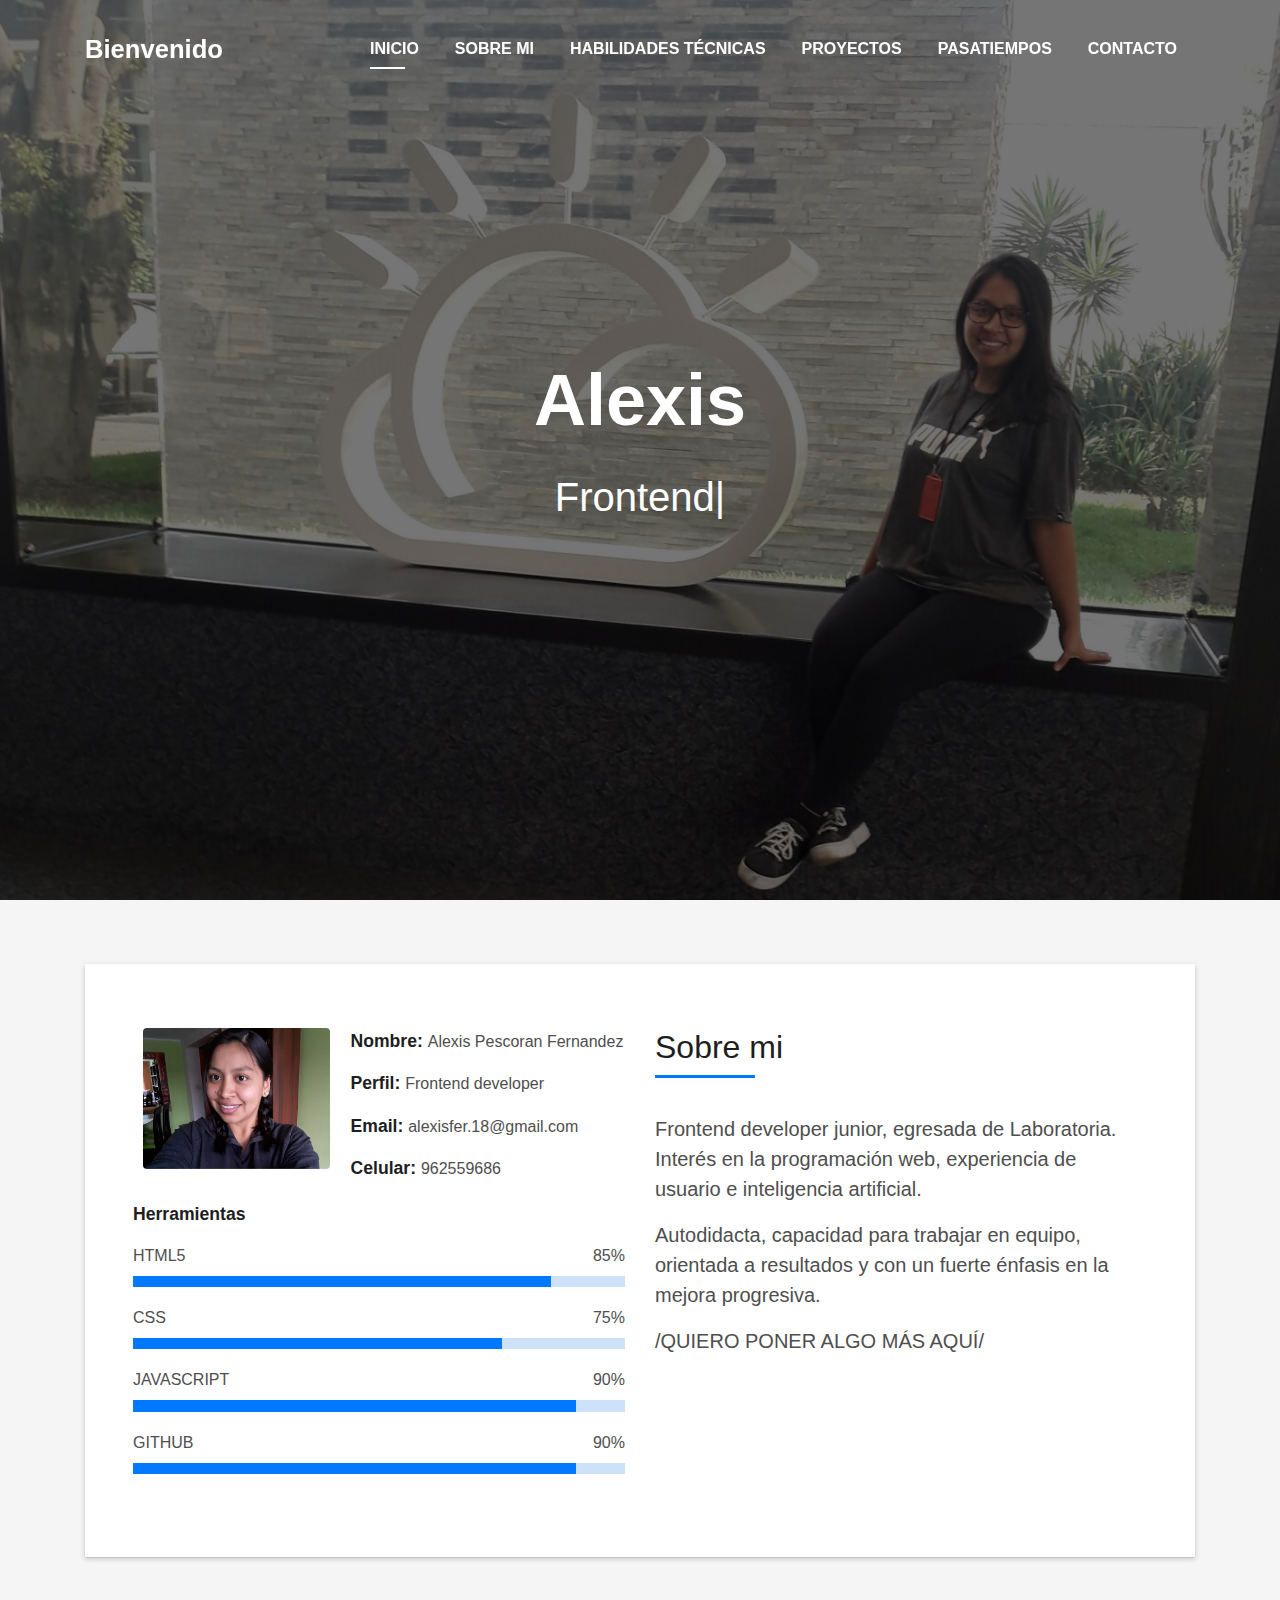
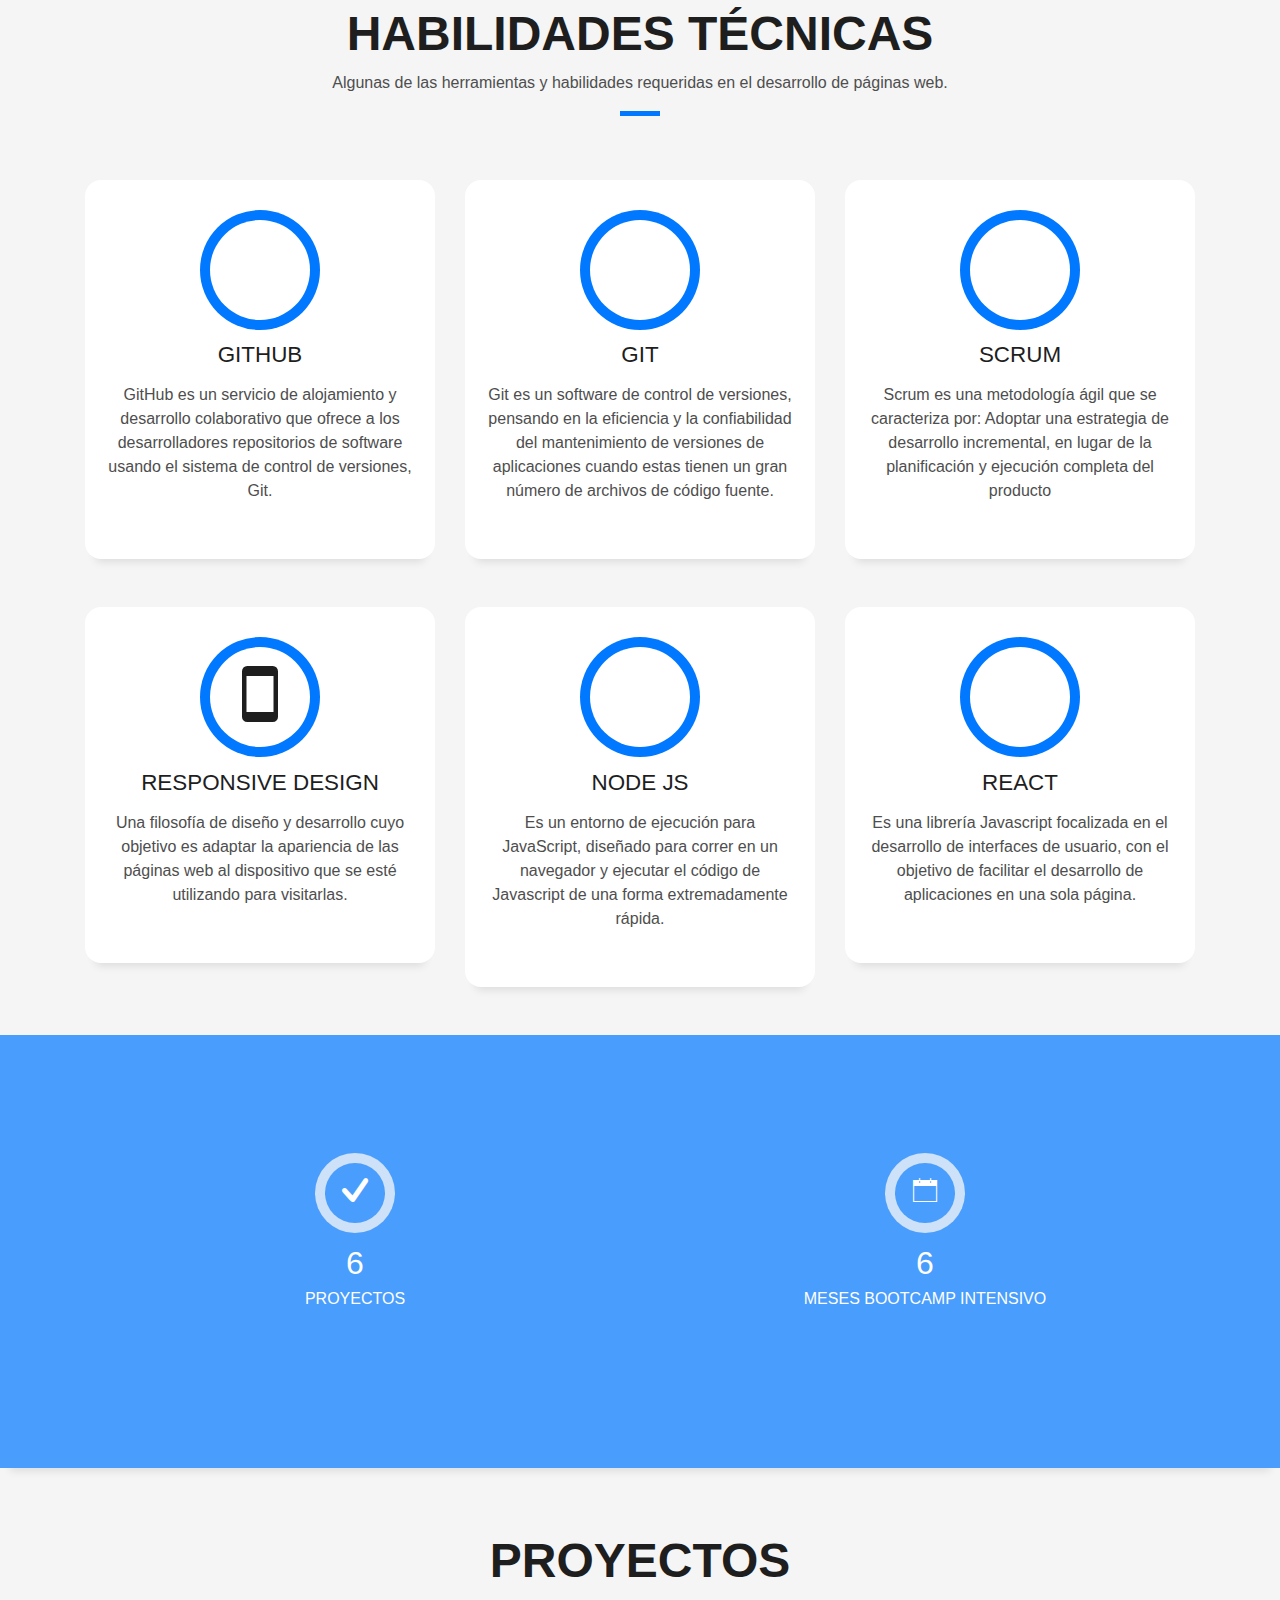
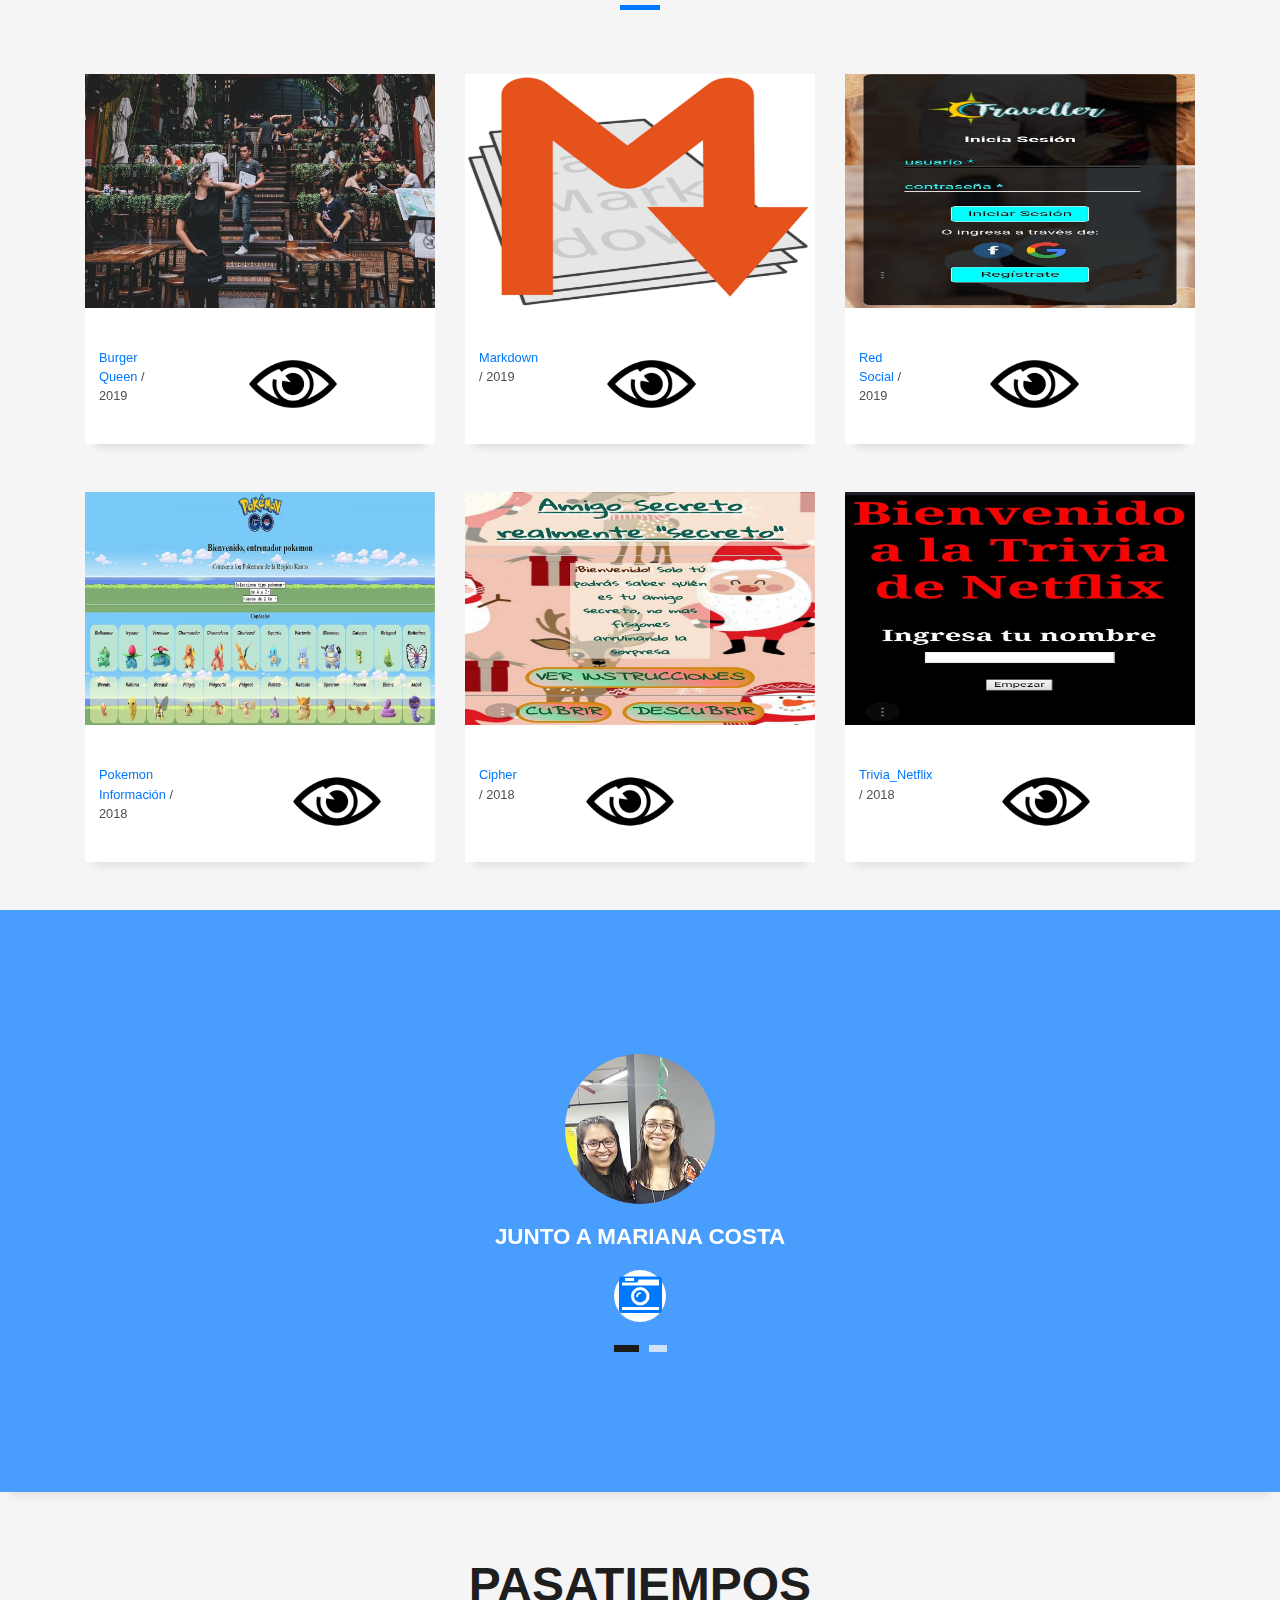
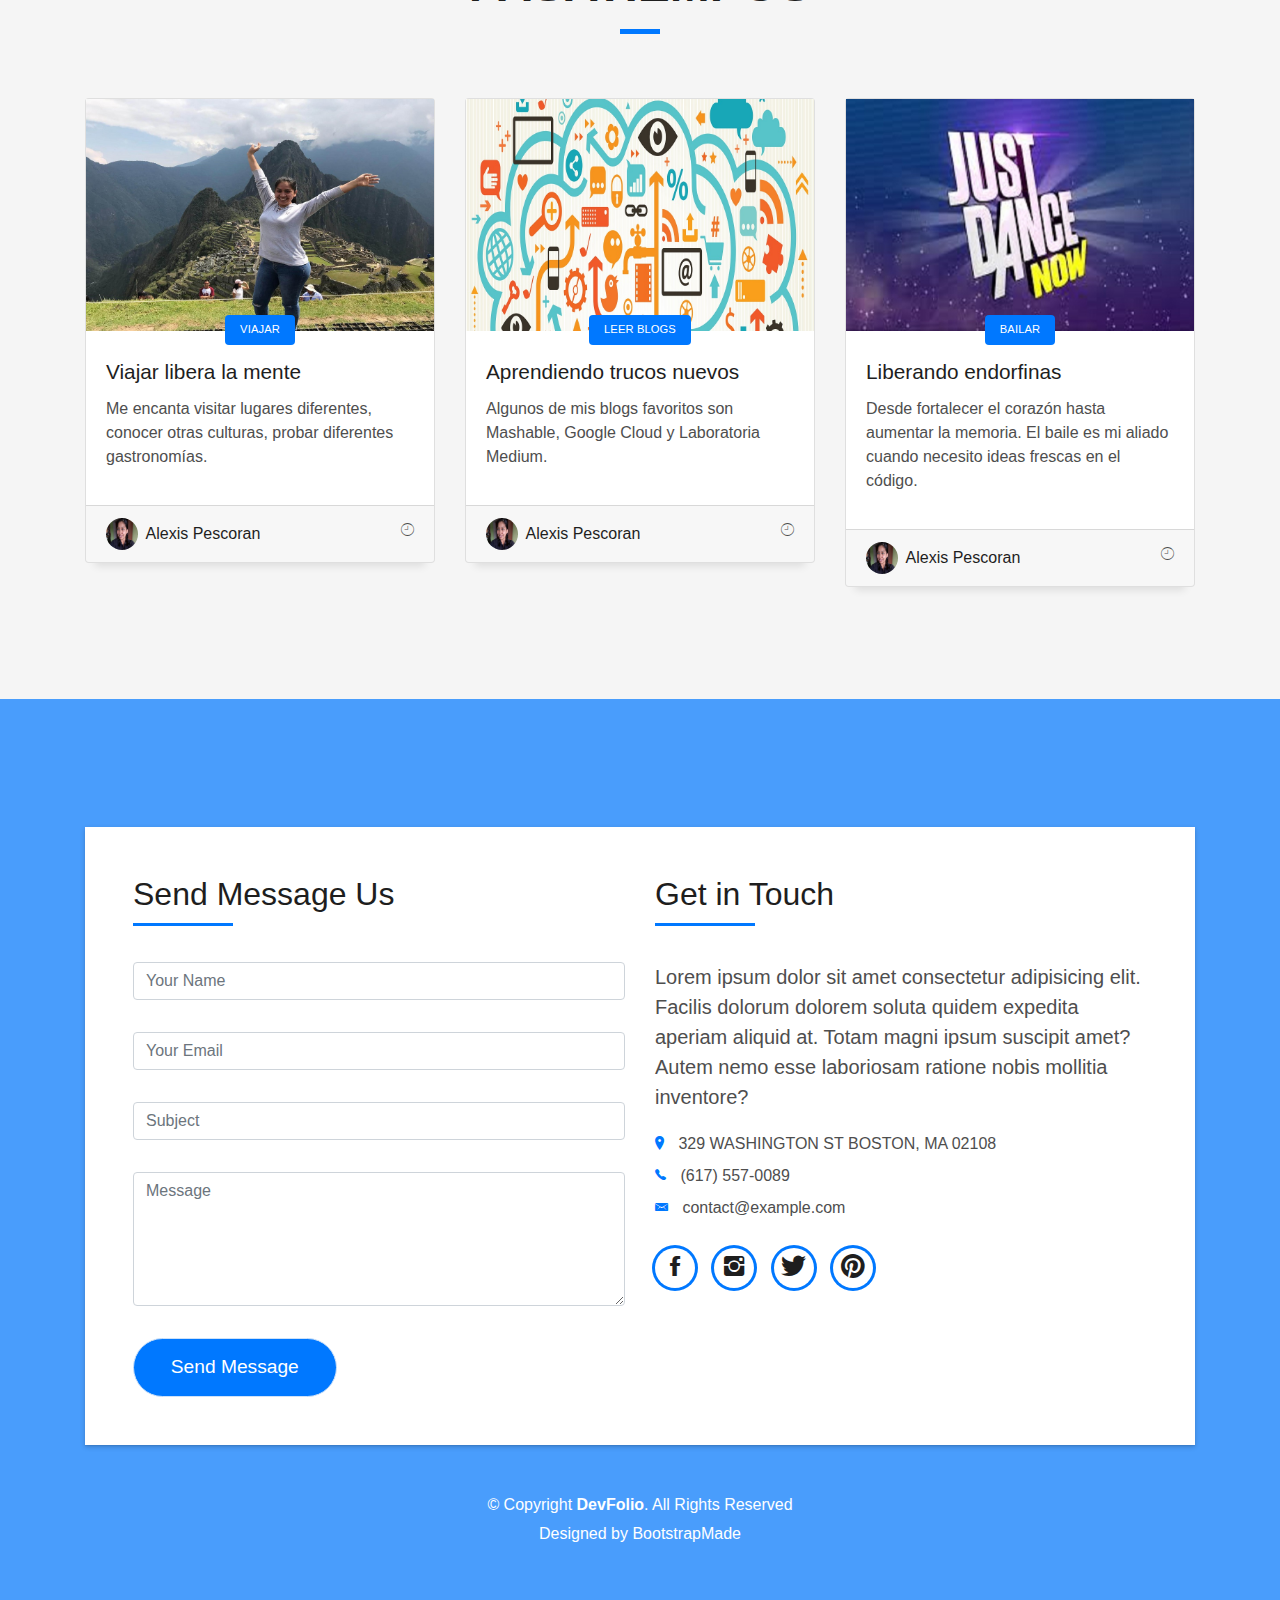
==== commit e0e32b91: "actualización de proyectos y pasatiempos" ====
--- a/index.html
+++ b/index.html
@@ -9,7 +9,7 @@
 
   <!-- Favicons -->
   <link href="img/favicon.png" rel="icon">
-  <link href="img/apple-icon.png" rel="apple-touch-icon">
+  <link href="img/apple-icon.png" rel="apple-icon">
 
   <!-- Bootstrap CSS File -->
   <link href="lib/bootstrap/css/bootstrap.min.css" rel="stylesheet">
@@ -37,7 +37,7 @@
   <!--/ Nav Star /-->
   <nav class="navbar navbar-b navbar-trans navbar-expand-md fixed-top" id="mainNav">
     <div class="container">
-      <a class="navbar-brand js-scroll" href="#page-top"></a> <!--en esta parte falta poner un nombre-->
+      <a class="navbar-brand js-scroll" href="#page-top">Bienvenido</a> <!--en esta parte falta poner un nombre-->
       <button class="navbar-toggler collapsed" type="button" data-toggle="collapse" data-target="#navbarDefault"
         aria-controls="navbarDefault" aria-expanded="false" aria-label="Toggle navigation">
         <span></span>
@@ -53,7 +53,7 @@
             <a class="nav-link js-scroll" href="#about">Sobre mi</a>
           </li>
           <li class="nav-item">
-            <a class="nav-link js-scroll" href="#service">Herramientas</a>
+            <a class="nav-link js-scroll" href="#service">Habilidades Técnicas</a>
           </li>
           <li class="nav-item">
             <a class="nav-link js-scroll" href="#work">Proyectos</a>
@@ -71,13 +71,13 @@
   <!--/ Nav End /-->
 
   <!--/ Intro Skew Star /-->
-  <div id="home" class="intro route bg-image" style="background-image: url(img/intro-bg.jpg)">
+  <div id="home" class="intro route bg-image" style="background-image: url(img/foto-fondo.jpg)">
     <div class="overlay-itro"></div>
     <div class="intro-content display-table">
       <div class="table-cell">
         <div class="container">
           <!--<p class="display-6 color-d">Hello, world!</p>-->
-          <h1 class="intro-title mb-4">Hola, me llamo Alexis</h1>
+          <h1 class="intro-title mb-4">Alexis</h1>
           <p class="intro-subtitle"><span class="text-slider-items">Frontend Developer,Web Developer,Web Designer</span><strong class="text-slider"></strong></p>
           <!-- <p class="pt-3"><a class="btn btn-primary btn js-scroll px-4" href="#about" role="button">Learn More</a></p> -->
         </div>
@@ -96,7 +96,7 @@
                 <div class="row">
                   <div class="col-sm-6 col-md-5">
                     <div class="about-img">
-                      <img src="img/testimonial-2.jpg" class="img-fluid rounded b-shadow-a" alt="">
+                      <img src="img/foto-perfil-4.png" class="img-fluid rounded b-shadow-a" alt="">
                     </div>
                   </div>
                   <div class="col-sm-6 col-md-7">
@@ -136,24 +136,17 @@
                 <div class="about-me pt-4 pt-md-0">
                   <div class="title-box-2">
                     <h5 class="title-left">
-                      About me
+                      Sobre mi
                     </h5>
                   </div>
                   <p class="lead">
-                    Curabitur non nulla sit amet nisl tempus convallis quis ac lectus. Curabitur arcu erat, accumsan id
-                    imperdiet et, porttitor
-                    at sem. Praesent sapien massa, convallis a pellentesque nec, egestas non nisi. Nulla
-                    porttitor accumsan tincidunt.
+                    Frontend developer junior, egresada de Laboratoria. Interés en la programación web, experiencia de usuario e inteligencia artificial. 
                   </p>
                   <p class="lead">
-                    Mauris blandit aliquet elit, eget tincidunt nibh pulvinar a. Vivamus suscipit tortor eget felis
-                    porttitor volutpat. Vestibulum
-                    ac diam sit amet quam vehicula elementum sed sit amet dui. porttitor at sem.
+                    Autodidacta, capacidad para trabajar en equipo, orientada a resultados y con un fuerte énfasis en la mejora progresiva.
                   </p>
                   <p class="lead">
-                    Nulla porttitor accumsan tincidunt. Quisque velit nisi, pretium ut lacinia in, elementum id enim.
-                    Nulla porttitor accumsan
-                    tincidunt. Mauris blandit aliquet elit, eget tincidunt nibh pulvinar a.
+                    /QUIERO PONER ALGO MÁS AQUÍ/
                   </p>
                 </div>
               </div>
@@ -164,17 +157,17 @@
     </div>
   </section>
 
-  <!--/ Section Services Star /-->
+  <!--/ Section Skills Star /-->
   <section id="service" class="services-mf route">
     <div class="container">
       <div class="row">
         <div class="col-sm-12">
           <div class="title-box text-center">
             <h3 class="title-a">
-              Services
+              Habilidades Técnicas
             </h3>
             <p class="subtitle-a">
-              Lorem ipsum, dolor sit amet consectetur adipisicing elit.
+              Algunas de las herramientas y habilidades requeridas en el desarrollo de páginas web.
             </p>
             <div class="line-mf"></div>
           </div>
@@ -184,14 +177,12 @@
         <div class="col-md-4">
           <div class="service-box">
             <div class="service-ico">
-              <span class="ico-circle"><i class="ion-monitor"></i></span>
+              <span class="ico-circle"><!-- <i class="ion-monitor"></i> --></span>              
             </div>
             <div class="service-content">
-              <h2 class="s-title">Web Design</h2>
+              <h2 class="s-title">Github</h2>
               <p class="s-description text-center">
-                Lorem ipsum dolor sit amet consectetur adipisicing elit. Magni adipisci eaque autem fugiat! Quia,
-                provident vitae! Magni
-                tempora perferendis eum non provident.
+                GitHub es un servicio de alojamiento y desarrollo colaborativo que ofrece a los desarrolladores repositorios de software usando el sistema de control de versiones, Git.
               </p>
             </div>
           </div>
@@ -199,14 +190,13 @@
         <div class="col-md-4">
           <div class="service-box">
             <div class="service-ico">
-              <span class="ico-circle"><i class="ion-code-working"></i></span>
+              <span class="ico-circle"><!-- <i class="ion-code-working"></i> --></span>
             </div>
             <div class="service-content">
-              <h2 class="s-title">Web Development</h2>
+              <h2 class="s-title">Git</h2>
               <p class="s-description text-center">
-                Lorem ipsum dolor sit amet consectetur adipisicing elit. Magni adipisci eaque autem fugiat! Quia,
-                provident vitae! Magni
-                tempora perferendis eum non provident.
+                Git es un software de control de versiones, pensando en la eficiencia y la confiabilidad del mantenimiento de versiones de aplicaciones 
+                cuando estas tienen un gran número de archivos de código fuente.
               </p>
             </div>
           </div>
@@ -214,14 +204,13 @@
         <div class="col-md-4">
           <div class="service-box">
             <div class="service-ico">
-              <span class="ico-circle"><i class="ion-camera"></i></span>
+              <span class="ico-circle"><!-- <i class="ion-camera"></i> --></span>
             </div>
             <div class="service-content">
-              <h2 class="s-title">Photography</h2>
+              <h2 class="s-title">Scrum</h2>
               <p class="s-description text-center">
-                Lorem ipsum dolor sit amet consectetur adipisicing elit. Magni adipisci eaque autem fugiat! Quia,
-                provident vitae! Magni
-                tempora perferendis eum non provident.
+                Scrum es una metodología ágil que se caracteriza por: 
+                Adoptar una estrategia de desarrollo incremental, en lugar de la planificación y ejecución completa del producto
               </p>
             </div>
           </div>
@@ -234,9 +223,8 @@
             <div class="service-content">
               <h2 class="s-title">Responsive Design</h2>
               <p class="s-description text-center">
-                Lorem ipsum dolor sit amet consectetur adipisicing elit. Magni adipisci eaque autem fugiat! Quia,
-                provident vitae! Magni
-                tempora perferendis eum non provident.
+                Una filosofía de diseño y desarrollo cuyo objetivo es adaptar la apariencia de
+                las páginas web al dispositivo que se esté utilizando para visitarlas.
               </p>
             </div>
           </div>
@@ -244,14 +232,12 @@
         <div class="col-md-4">
           <div class="service-box">
             <div class="service-ico">
-              <span class="ico-circle"><i class="ion-paintbrush"></i></span>
+              <span class="ico-circle"><!-- <i class="ion-paintbrush"></i> --></span>
             </div>
             <div class="service-content">
-              <h2 class="s-title">Graphic Design</h2>
+              <h2 class="s-title">Node JS</h2>
               <p class="s-description text-center">
-                Lorem ipsum dolor sit amet consectetur adipisicing elit. Magni adipisci eaque autem fugiat! Quia,
-                provident vitae! Magni
-                tempora perferendis eum non provident.
+                Es un entorno de ejecución para JavaScript, diseñado para correr en un navegador y ejecutar el código de Javascript de una forma extremadamente rápida.
               </p>
             </div>
           </div>
@@ -259,14 +245,12 @@
         <div class="col-md-4">
           <div class="service-box">
             <div class="service-ico">
-              <span class="ico-circle"><i class="ion-stats-bars"></i></span>
+              <span class="ico-circle"><!-- <i class="ion-stats-bars"></i> --></span>
             </div>
             <div class="service-content">
-              <h2 class="s-title">Marketing Services</h2>
+              <h2 class="s-title">React</h2>
               <p class="s-description text-center">
-                Lorem ipsum dolor sit amet consectetur adipisicing elit. Magni adipisci eaque autem fugiat! Quia,
-                provident vitae! Magni
-                tempora perferendis eum non provident.
+                Es una librería Javascript focalizada en el desarrollo de interfaces de usuario, con el objetivo de facilitar el desarrollo de aplicaciones en una sola página.
               </p>
             </div>
           </div>
@@ -274,34 +258,34 @@
       </div>
     </div>
   </section>
-  <!--/ Section Services End /-->
-
-  <div class="section-counter paralax-mf bg-image" style="background-image: url(img/counters-bg.jpg)">
+  <!--/ Section Skills End /-->
+
+  <div class="section-counter paralax-mf bg-image" style="background-image: url(img/fondo-lab.jpg)">
     <div class="overlay-mf"></div>
     <div class="container">
       <div class="row">
-        <div class="col-sm-3 col-lg-3">
+        <div class="col-sm-6 col-lg-6">   <!--se cambió el 6 por el 3 -->
           <div class="counter-box">
             <div class="counter-ico">
               <span class="ico-circle"><i class="ion-checkmark-round"></i></span>
             </div>
             <div class="counter-num">
-              <p class="counter">450</p>
-              <span class="counter-text">WORKS COMPLETED</span>
-            </div>
-          </div>
-        </div>
-        <div class="col-sm-3 col-lg-3">
+              <p class="counter">6</p>
+              <span class="counter-text">PROYECTOS</span>
+            </div>
+          </div>
+        </div>
+        <div class="col-sm-6 col-lg-6">   <!-- se cambió el 6 por el 3 -->
           <div class="counter-box pt-4 pt-md-0">
             <div class="counter-ico">
               <span class="ico-circle"><i class="ion-ios-calendar-outline"></i></span>
             </div>
             <div class="counter-num">
-              <p class="counter">15</p>
-              <span class="counter-text">YEARS OF EXPERIENCE</span>
-            </div>
-          </div>
-        </div>
+              <p class="counter">6</p>
+              <span class="counter-text">MESES BOOTCAMP INTENSIVO</span>
+            </div>
+          </div>
+        </div>      <!--
         <div class="col-sm-3 col-lg-3">
           <div class="counter-box pt-4 pt-md-0">
             <div class="counter-ico">
@@ -323,22 +307,22 @@
               <span class="counter-text">AWARD WON</span>
             </div>
           </div>
-        </div>
+        </div>       -->
       </div>
     </div>
   </div>
 
-  <!--/ Section Portfolio Star /-->
+  <!--/ Section Proyectos Star /-->
   <section id="work" class="portfolio-mf sect-pt4 route">
     <div class="container">
       <div class="row">
         <div class="col-sm-12">
           <div class="title-box text-center">
             <h3 class="title-a">
-              Portfolio
+              Proyectos
             </h3>
             <p class="subtitle-a">
-              Lorem ipsum, dolor sit amet consectetur adipisicing elit.
+              <!-- a evaluar que es lo que voy a poner aquí-->
             </p>
             <div class="line-mf"></div>
           </div>
@@ -347,23 +331,57 @@
       <div class="row">
         <div class="col-md-4">
           <div class="work-box">
-            <a href="img/work-1.jpg" data-lightbox="gallery-mf">
+            <a href="img/burger-queen.jpeg" data-lightbox="gallery-mf">
               <div class="work-img">
-                <img src="img/work-1.jpg" alt="" class="img-fluid">
+                <img src="img/burger-queen.jpeg" alt="" class="img-fluid">
+              </div>
+              <div class="work-content">
+                <div class="row">
+                  <div class="col-sm-8">                    
+                    <h2 class="w-title"></h2>                                      
+                    <div class="w-more">
+                      <span class="w-ctegory">Burger Queen</span> / <span class="w-date">2019</span>                                            
+                    </div>                    
+                  </div>                  
+                  <!--
+                    <div class="col-sm-12">
+                    <div class="w-like">
+                      <span class="ion-ios-plus-outline"></span>    
+                    </div>
+                  </div>
+                  -->
+                  <div class="col-sm-4">
+                      <a href="https://github.com/Laboratoria/LIM008-fe-burger-queen" target="_blank" class="w-title"><img src="img/ojo.png" alt="" class="img-fluid"></a>
+                  </div>
+                </div>
+              </div>
+            </a>
+          </div>
+        </div>
+        <div class="col-md-4">
+          <div class="work-box">
+            <a href="img/md-links.png" data-lightbox="gallery-mf">
+              <div class="work-img">
+                <img src="img/md-links.png" alt="" class="img-fluid">
               </div>
               <div class="work-content">
                 <div class="row">
                   <div class="col-sm-8">
-                    <h2 class="w-title">Lorem impsum dolor</h2>
+                    <h2 class="w-title"></h2>
                     <div class="w-more">
-                      <span class="w-ctegory">Web Design</span> / <span class="w-date">18 Sep. 2018</span>
-                    </div>
-                  </div>
-                  <div class="col-sm-4">
+                      <span class="w-ctegory">Markdown</span> / <span class="w-date">2019</span>
+                    </div>
+                  </div>
+                  <!--
+                    <div class="col-sm-4">
                     <div class="w-like">
                       <span class="ion-ios-plus-outline"></span>
                     </div>
                   </div>
+                  -->
+                  <div class="col-sm-4">
+                      <a href="https://github.com/AlexisPescoran/md-links" target="_blank" class="w-title"><img src="img/ojo.png" alt="" class="img-fluid"></a>
+                  </div>
                 </div>
               </div>
             </a>
@@ -371,23 +389,28 @@
         </div>
         <div class="col-md-4">
           <div class="work-box">
-            <a href="img/work-2.jpg" data-lightbox="gallery-mf">
+            <a href="img/red-social.jpeg" data-lightbox="gallery-mf">
               <div class="work-img">
-                <img src="img/work-2.jpg" alt="" class="img-fluid">
+                <img src="img/red-social.jpeg" alt="" class="img-fluid">
               </div>
               <div class="work-content">
                 <div class="row">
                   <div class="col-sm-8">
-                    <h2 class="w-title">Loreda Cuno Nere</h2>
+                    <h2 class="w-title"></h2>
                     <div class="w-more">
-                      <span class="w-ctegory">Web Design</span> / <span class="w-date">18 Sep. 2018</span>
-                    </div>
-                  </div>
-                  <div class="col-sm-4">
+                      <span class="w-ctegory">Red Social</span> / <span class="w-date">2019</span>
+                    </div>
+                  </div>
+                  <!--
+                    <div class="col-sm-4">
                     <div class="w-like">
                       <span class="ion-ios-plus-outline"></span>
                     </div>
                   </div>
+                  -->
+                  <div class="col-sm-4">
+                      <a href="https://gladyshuancalu.github.io/LIM008-social-network/src/" target="_blank" class="w-title"><img src="img/ojo.png" alt="" class="img-fluid"></a>
+                  </div>
                 </div>
               </div>
             </a>
@@ -395,23 +418,28 @@
         </div>
         <div class="col-md-4">
           <div class="work-box">
-            <a href="img/work-3.jpg" data-lightbox="gallery-mf">
+            <a href="img/pokemon-go.jpg" data-lightbox="gallery-mf">
               <div class="work-img">
-                <img src="img/work-3.jpg" alt="" class="img-fluid">
+                <img src="img/pokemon-go.jpg" alt="" class="img-fluid">
               </div>
               <div class="work-content">
                 <div class="row">
                   <div class="col-sm-8">
-                    <h2 class="w-title">Mavrito Lana Dere</h2>
+                    <h2 class="w-title"></h2>
                     <div class="w-more">
-                      <span class="w-ctegory">Web Design</span> / <span class="w-date">18 Sep. 2018</span>
-                    </div>
-                  </div>
-                  <div class="col-sm-4">
+                      <span class="w-ctegory">Pokemon Información</span> / <span class="w-date">2018</span>
+                    </div>
+                  </div>
+                  <!--
+                    <div class="col-sm-4">
                     <div class="w-like">
                       <span class="ion-ios-plus-outline"></span>
                     </div>
                   </div>
+                  -->
+                  <div class="col-sm-4">
+                      <a href="https://alexispescoran.github.io/lim-2018-11-bc-core-am-data-lovers/src/" target="_blank" class="w-title"><img src="img/ojo.png" alt="" class="img-fluid"></a>
+                  </div>
                 </div>
               </div>
             </a>
@@ -419,23 +447,28 @@
         </div>
         <div class="col-md-4">
           <div class="work-box">
-            <a href="img/work-4.jpg" data-lightbox="gallery-mf">
+            <a href="img/cipher.jpeg" data-lightbox="gallery-mf">
               <div class="work-img">
-                <img src="img/work-4.jpg" alt="" class="img-fluid">
+                <img src="img/cipher.jpeg" alt="" class="img-fluid">
               </div>
               <div class="work-content">
                 <div class="row">
                   <div class="col-sm-8">
-                    <h2 class="w-title">Bindo Laro Cado</h2>
+                    <h2 class="w-title"></h2>  
                     <div class="w-more">
-                      <span class="w-ctegory">Web Design</span> / <span class="w-date">18 Sep. 2018</span>
-                    </div>
-                  </div>
-                  <div class="col-sm-4">
+                      <span class="w-ctegory">Cipher</span> / <span class="w-date">2018</span>
+                    </div>
+                  </div>
+                  <!--
+                    <div class="col-sm-4">
                     <div class="w-like">
                       <span class="ion-ios-plus-outline"></span>
                     </div>
                   </div>
+                  -->
+                  <div class="col-sm-4">
+                      <a href="https://alexispescoran.github.io/lim-2018-11-bc-core-am-cipher/src/" target="_blank" class="w-title"><img src="img/ojo.png" alt="" class="img-fluid"></a>
+                  </div>
                 </div>
               </div>
             </a>
@@ -443,58 +476,39 @@
         </div>
         <div class="col-md-4">
           <div class="work-box">
-            <a href="img/work-5.jpg" data-lightbox="gallery-mf">
+            <a href="img/trivia.jpeg" data-lightbox="gallery-mf">
               <div class="work-img">
-                <img src="img/work-5.jpg" alt="" class="img-fluid">
+                <img src="img/trivia.jpeg" alt="" class="img-fluid">
               </div>
               <div class="work-content">
                 <div class="row">
                   <div class="col-sm-8">
-                    <h2 class="w-title">Studio Lena Mado</h2>
+                    <h2 class="w-title"></h2>   
                     <div class="w-more">
-                      <span class="w-ctegory">Web Design</span> / <span class="w-date">18 Sep. 2018</span>
-                    </div>
-                  </div>
-                  <div class="col-sm-4">
+                      <span class="w-ctegory">Trivia_Netflix</span> / <span class="w-date">2018</span>
+                    </div>
+                  </div>
+                  <!--
+                    <div class="col-sm-4">
                     <div class="w-like">
                       <span class="ion-ios-plus-outline"></span>
                     </div>
                   </div>
+                  -->
+                  <div class="col-sm-4">
+                      <a href="https://codepen.io/AlexisJ/full/MzpqPR" target="_blank" class="w-title"><img src="img/ojo.png" alt="" class="img-fluid"></a>
+                  </div>
                 </div>
               </div>
             </a>
           </div>
         </div>
-        <div class="col-md-4">
-          <div class="work-box">
-            <a href="img/work-6.jpg" data-lightbox="gallery-mf">
-              <div class="work-img">
-                <img src="img/work-6.jpg" alt="" class="img-fluid">
-              </div>
-              <div class="work-content">
-                <div class="row">
-                  <div class="col-sm-8">
-                    <h2 class="w-title">Studio Big Bang</h2>
-                    <div class="w-more">
-                      <span class="w-ctegory">Web Design</span> / <span class="w-date">18 Sep. 2017</span>
-                    </div>
-                  </div>
-                  <div class="col-sm-4">
-                    <div class="w-like">
-                      <span class="ion-ios-plus-outline"></span>
-                    </div>
-                  </div>
-                </div>
-              </div>
-            </a>
-          </div>
-        </div>
         
       </div>
     </div>
   </section>
-  <!--/ Section Portfolio End /-->
-
+  <!--/ Section Proyectos End /-->
+  
   <!--/ Section Testimonials Star /-->
   <div class="testimonials paralax-mf bg-image" style="background-image: url(img/overlay-bg.jpg)">
     <div class="overlay-mf"></div>
@@ -504,28 +518,26 @@
           <div id="testimonial-mf" class="owl-carousel owl-theme">
             <div class="testimonial-box">
               <div class="author-test">
-                <img src="img/testimonial-2.jpg" alt="" class="rounded-circle b-shadow-a">
-                <span class="author">Xavi Alonso</span>
+                <img src="img/con-Mariana.jpg" alt="" class="rounded-circle b-shadow-a">
+                <span class="author">Junto a Mariana Costa</span>
               </div>
               <div class="content-test">
                 <p class="description lead">
-                  Curabitur arcu erat, accumsan id imperdiet et, porttitor at sem. Lorem ipsum dolor sit amet,
-                  consectetur adipiscing elit.
+                  <!-- por si quiero comentar algo -->
                 </p>
-                <span class="comit"><i class="fa fa-quote-right"></i></span>
+                <span class="comit"><i class="fa fa-camera-retro fa-lg"></i></span>
               </div>
             </div>
             <div class="testimonial-box">
               <div class="author-test">
-                <img src="img/testimonial-4.jpg" alt="" class="rounded-circle b-shadow-a">
-                <span class="author">Marta Socrate</span>
+                <img src="img/con-Burka.jpg" alt="" class="rounded-circle b-shadow-a">
+                <span class="author">junto a Daniel Burka</span>
               </div>
               <div class="content-test">
                 <p class="description lead">
-                  Curabitur arcu erat, accumsan id imperdiet et, porttitor at sem. Lorem ipsum dolor sit amet,
-                  consectetur adipiscing elit.
+                  <!-- por si quiero comentar algo -->
                 </p>
-                <span class="comit"><i class="fa fa-quote-right"></i></span>
+                <span class="comit"><i class="fa fa-camera-retro fa-lg"></i></span>
               </div>
             </div>
           </div>
@@ -533,6 +545,7 @@
       </div>
     </div>
   </div>
+                  
 
   <!--/ Section Blog Star /-->
   <section id="blog" class="blog-mf sect-pt4 route">
@@ -541,10 +554,10 @@
         <div class="col-sm-12">
           <div class="title-box text-center">
             <h3 class="title-a">
-              Blog
+              Pasatiempos
             </h3>
             <p class="subtitle-a">
-              Lorem ipsum, dolor sit amet consectetur adipisicing elit.
+              <!-- por si quiero poner algo-->
             </p>
             <div class="line-mf"></div>
           </div>
@@ -554,30 +567,28 @@
         <div class="col-md-4">
           <div class="card card-blog">
             <div class="card-img">
-              <a href="blog-single.html"><img src="img/post-1.jpg" alt="" class="img-fluid"></a>
+              <img src="img/viaje.jpg" alt="" class="img-fluid">
             </div>
             <div class="card-body">
               <div class="card-category-box">
                 <div class="card-category">
-                  <h6 class="category">Travel</h6>
-                </div>
-              </div>
-              <h3 class="card-title"><a href="blog-single.html">See more ideas about Travel</a></h3>
+                  <h6 class="category">Viajar</h6>
+                </div>
+              </div>
+              <h3 class="card-title">Viajar libera la mente</h3>
               <p class="card-description">
-                Proin eget tortor risus. Pellentesque in ipsum id orci porta dapibus. Praesent sapien massa, convallis
-                a pellentesque nec,
-                egestas non nisi.
+                Me encanta visitar lugares diferentes, conocer otras culturas, probar diferentes gastronomías.
               </p>
             </div>
             <div class="card-footer">
               <div class="post-author">
                 <a href="#">
-                  <img src="img/testimonial-2.jpg" alt="" class="avatar rounded-circle">
-                  <span class="author">Morgan Freeman</span>
+                  <img src="img/mini-perfil.png" alt="" class="avatar rounded-circle">
+                  <span class="author">Alexis Pescoran</span>
                 </a>
               </div>
               <div class="post-date">
-                <span class="ion-ios-clock-outline"></span> 10 min
+                <span class="ion-ios-clock-outline"></span>
               </div>
             </div>
           </div>
@@ -585,30 +596,28 @@
         <div class="col-md-4">
           <div class="card card-blog">
             <div class="card-img">
-              <a href="blog-single.html"><img src="img/post-2.jpg" alt="" class="img-fluid"></a>
+              <img src="img/blog.jpg" alt="" class="img-fluid">
             </div>
             <div class="card-body">
               <div class="card-category-box">
                 <div class="card-category">
-                  <h6 class="category">Web Design</h6>
-                </div>
-              </div>
-              <h3 class="card-title"><a href="blog-single.html">See more ideas about Travel</a></h3>
+                  <h6 class="category">Leer Blogs</h6>
+                </div>
+              </div>
+              <h3 class="card-title">Aprendiendo trucos nuevos</h3>
               <p class="card-description">
-                Proin eget tortor risus. Pellentesque in ipsum id orci porta dapibus. Praesent sapien massa, convallis
-                a pellentesque nec,
-                egestas non nisi.
+                Algunos de mis blogs favoritos son Mashable, Google Cloud y Laboratoria Medium.
               </p>
             </div>
             <div class="card-footer">
               <div class="post-author">
                 <a href="#">
-                  <img src="img/testimonial-2.jpg" alt="" class="avatar rounded-circle">
-                  <span class="author">Morgan Freeman</span>
+                  <img src="img/mini-perfil.png" alt="" class="avatar rounded-circle">
+                  <span class="author">Alexis Pescoran</span>
                 </a>
               </div>
               <div class="post-date">
-                <span class="ion-ios-clock-outline"></span> 10 min
+                <span class="ion-ios-clock-outline"></span>
               </div>
             </div>
           </div>
@@ -616,30 +625,28 @@
         <div class="col-md-4">
           <div class="card card-blog">
             <div class="card-img">
-              <a href="blog-single.html"><img src="img/post-3.jpg" alt="" class="img-fluid"></a>
+              <img src="img/baile.jpg" alt="" class="img-fluid">
             </div>
             <div class="card-body">
               <div class="card-category-box">
                 <div class="card-category">
-                  <h6 class="category">Web Design</h6>
-                </div>
-              </div>
-              <h3 class="card-title"><a href="blog-single.html">See more ideas about Travel</a></h3>
+                  <h6 class="category">Bailar</h6>
+                </div>
+              </div>
+              <h3 class="card-title">Liberando endorfinas</h3>
               <p class="card-description">
-                Proin eget tortor risus. Pellentesque in ipsum id orci porta dapibus. Praesent sapien massa, convallis
-                a pellentesque nec,
-                egestas non nisi.
+                Desde fortalecer el corazón hasta aumentar la memoria. El baile es mi aliado cuando necesito ideas frescas en el código.
               </p>
             </div>
             <div class="card-footer">
               <div class="post-author">
                 <a href="#">
-                  <img src="img/testimonial-2.jpg" alt="" class="avatar rounded-circle">
-                  <span class="author">Morgan Freeman</span>
+                  <img src="img/mini-perfil.png" alt="" class="avatar rounded-circle">
+                  <span class="author">Alexis Pescoran</span>
                 </a>
               </div>
               <div class="post-date">
-                <span class="ion-ios-clock-outline"></span> 10 min
+                <span class="ion-ios-clock-outline"></span>
               </div>
             </div>
           </div>
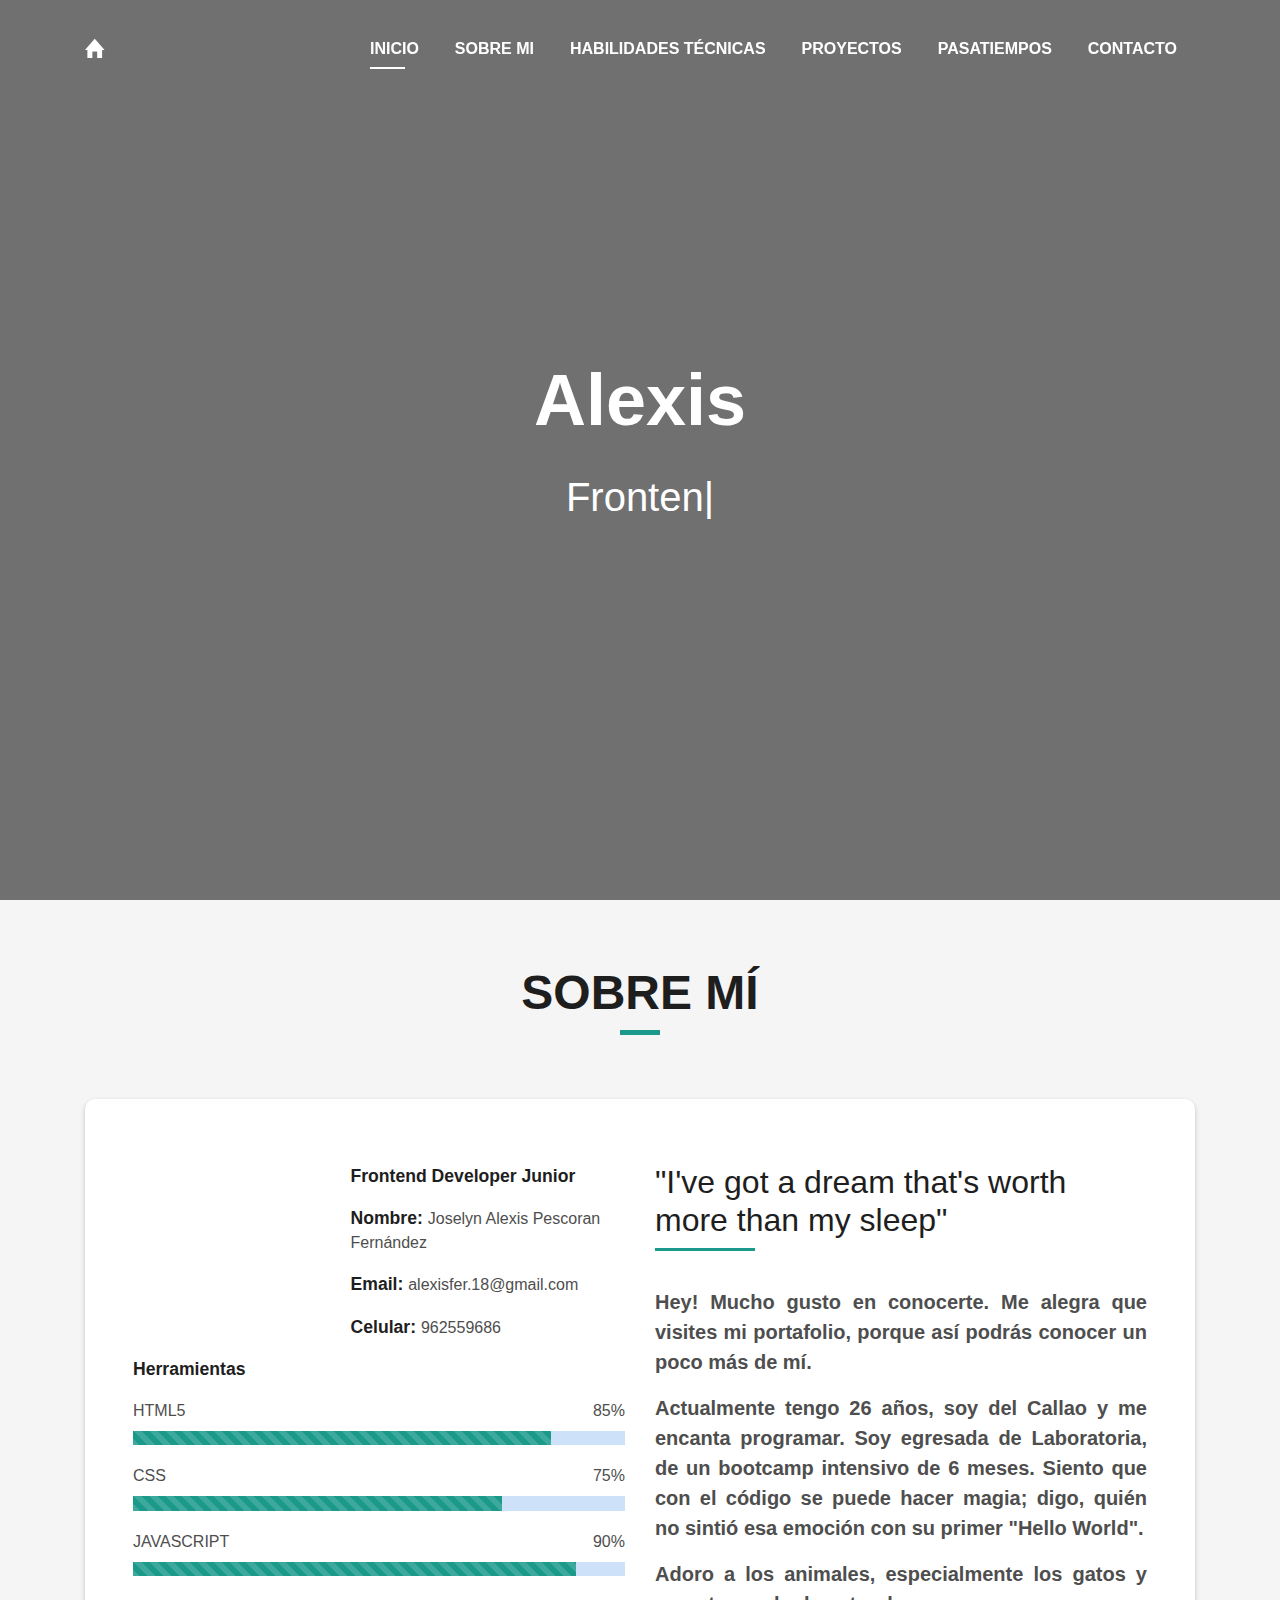
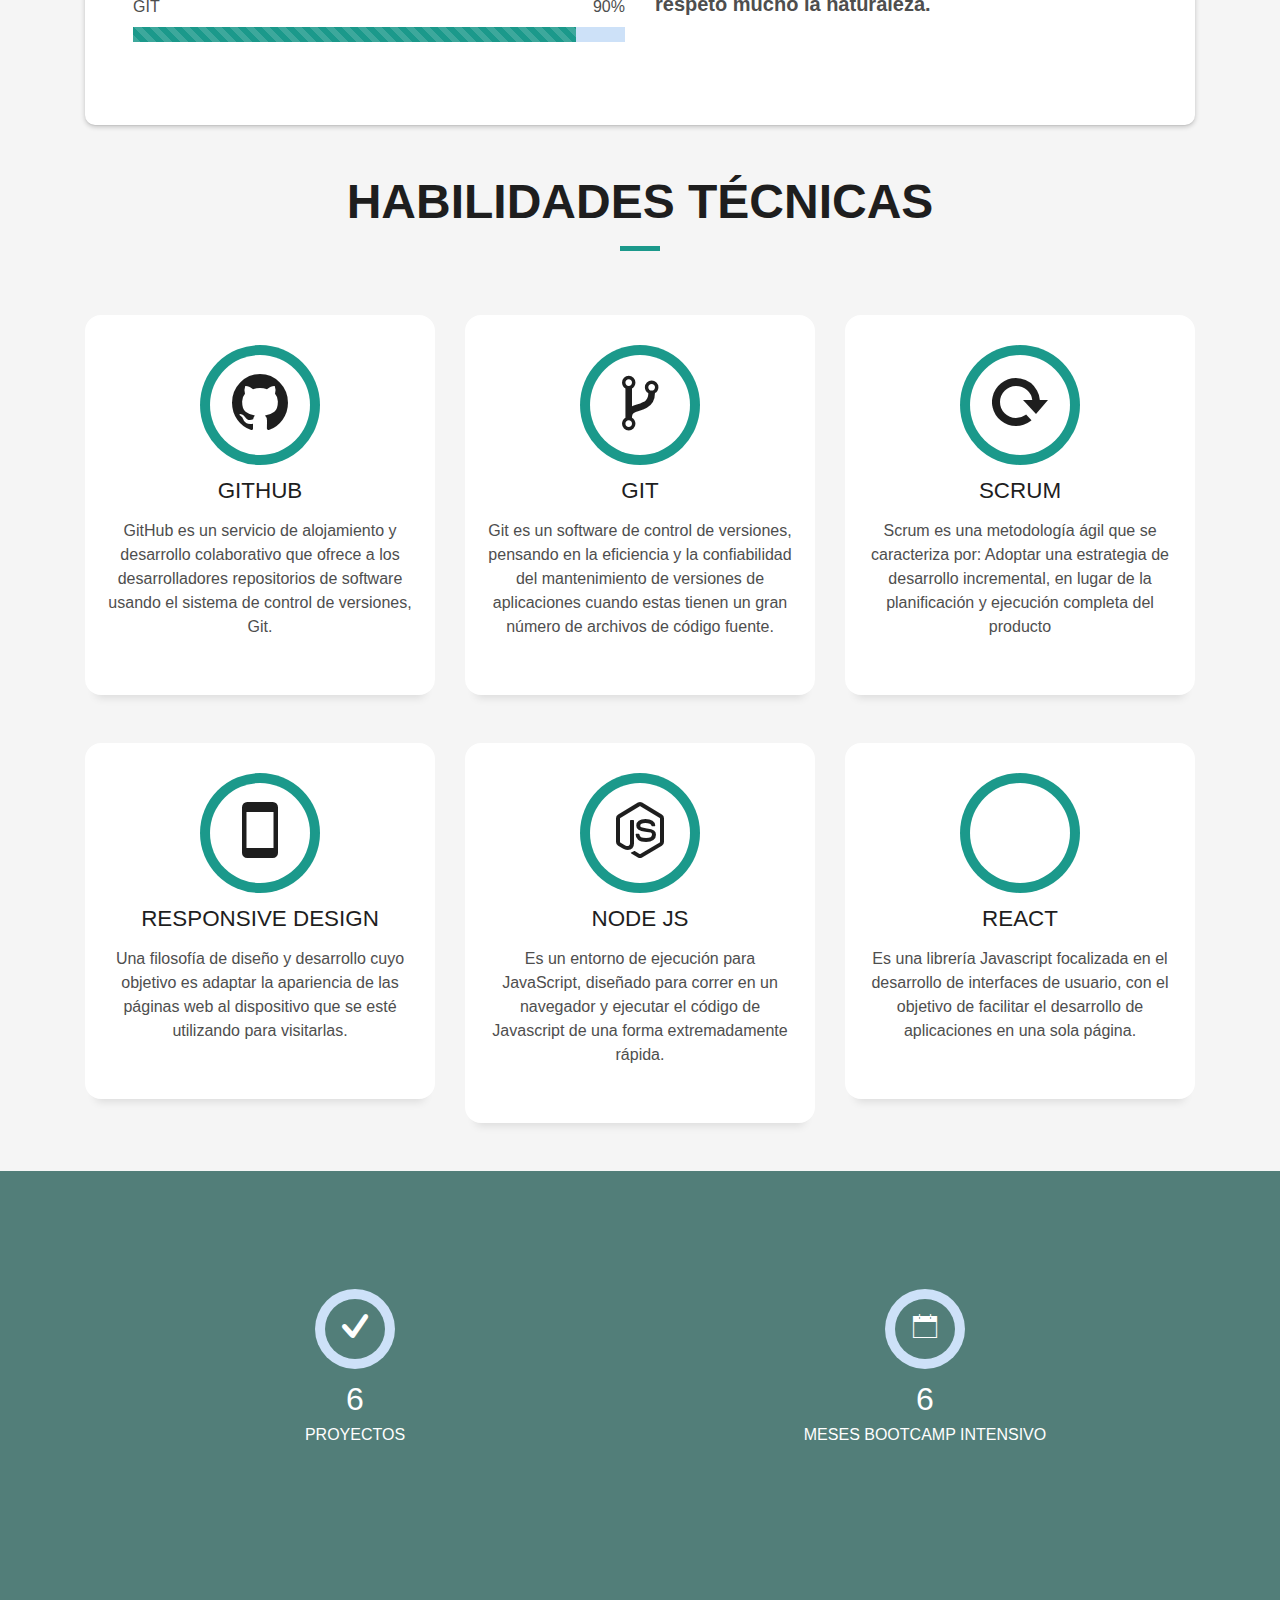
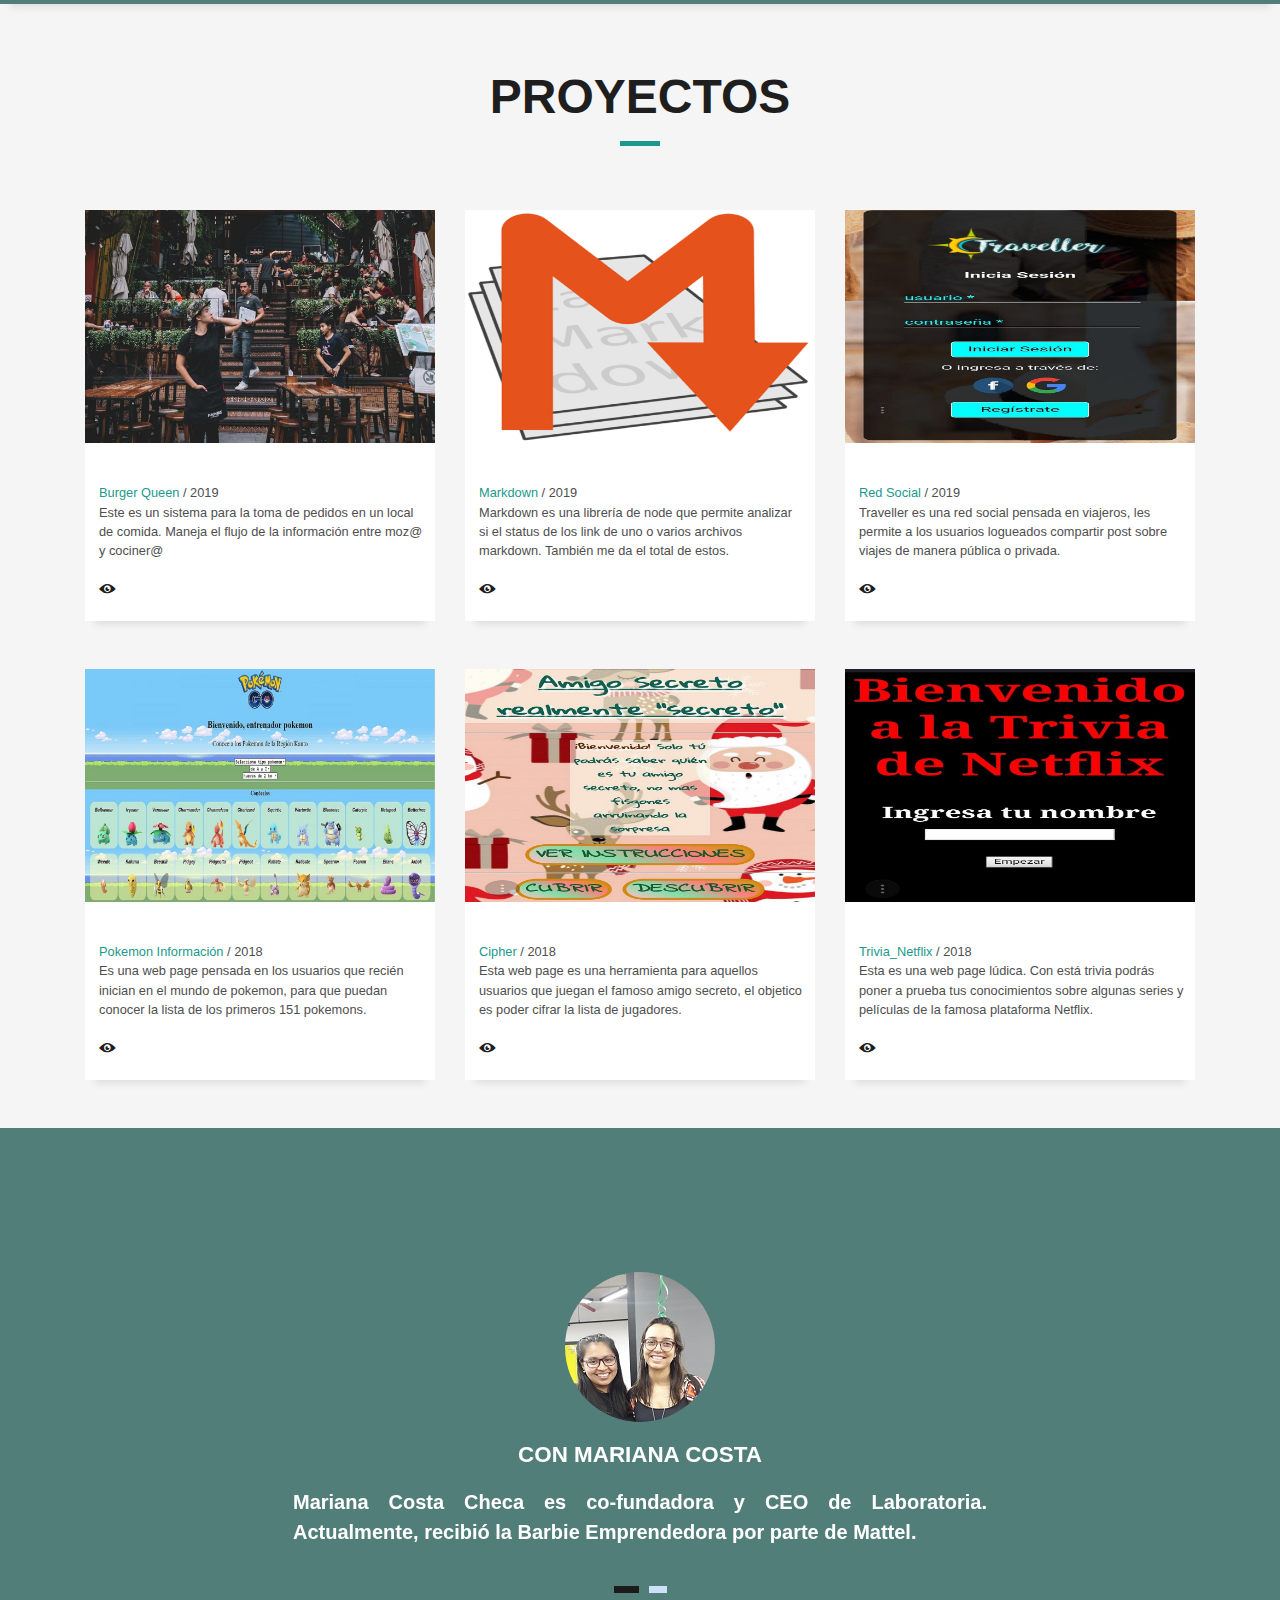
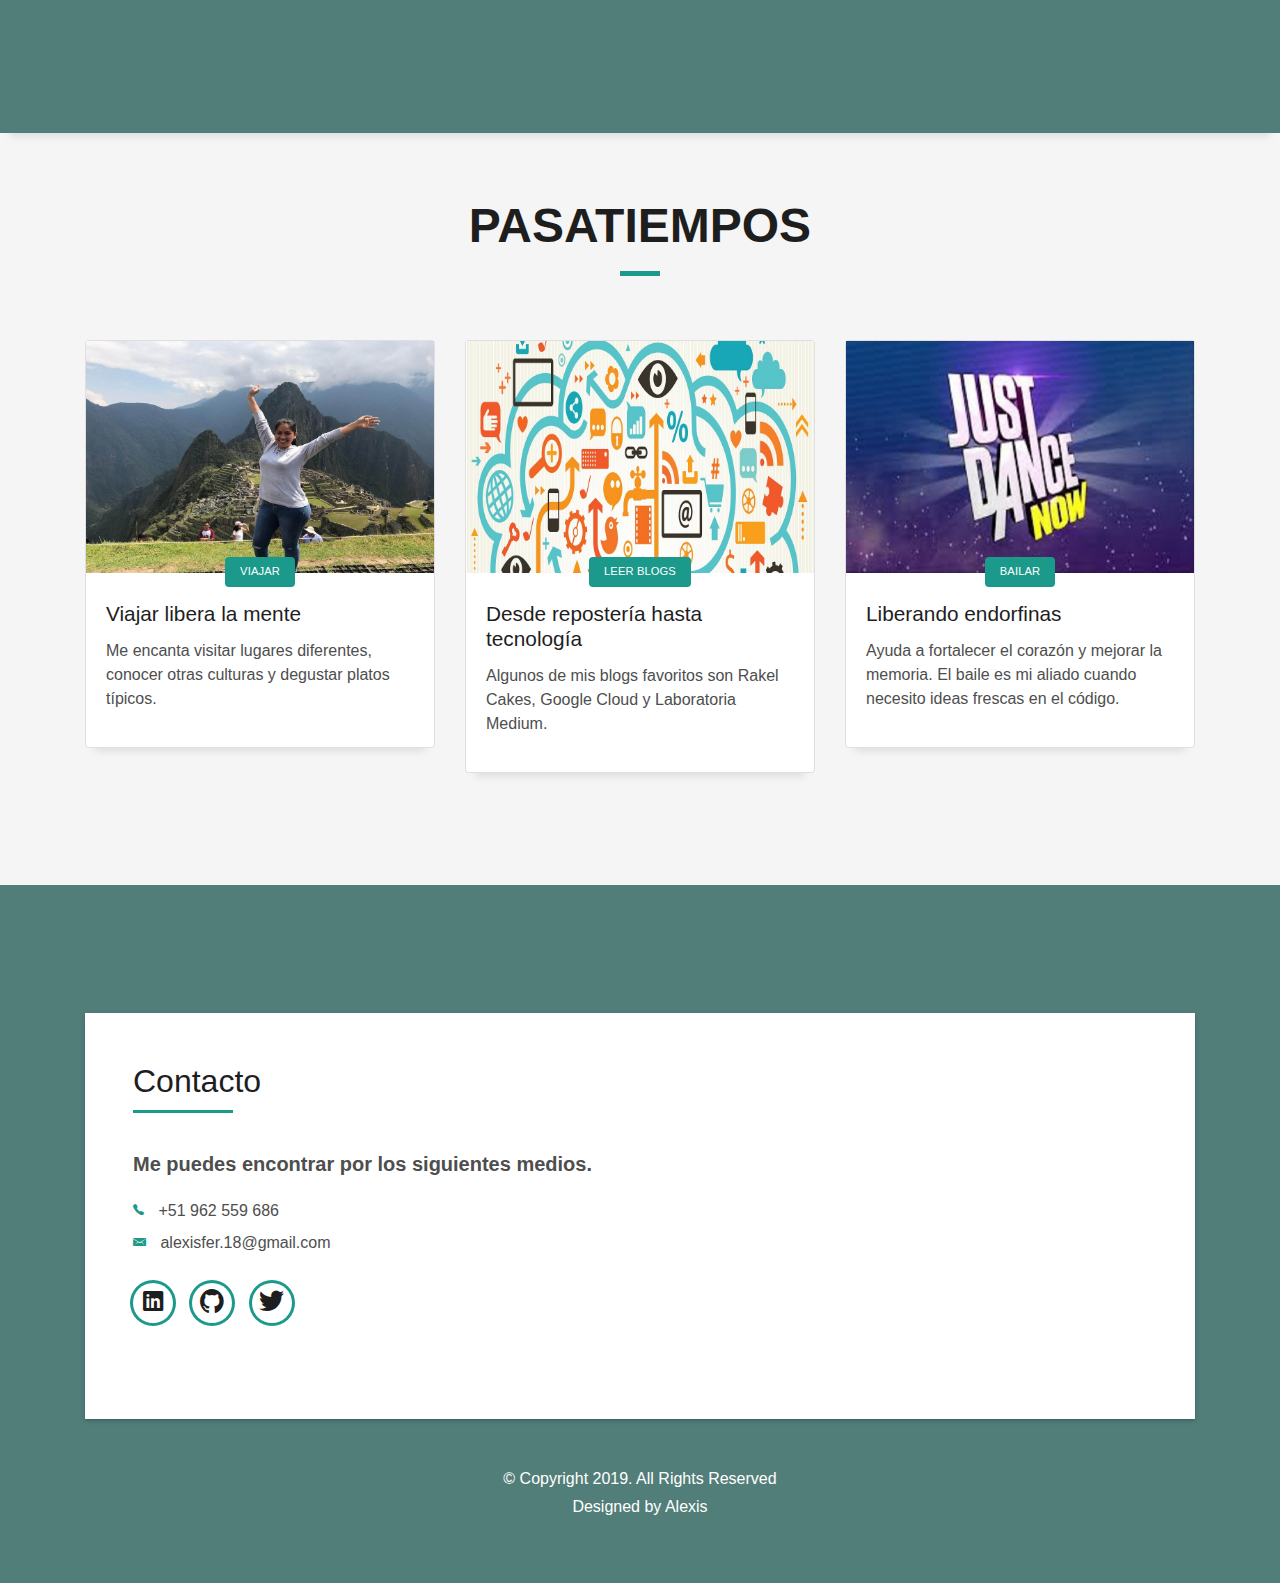
==== commit a27078f2: "actualizando la foto de inicio" ====
--- a/index.html
+++ b/index.html
@@ -37,7 +37,7 @@
   <!--/ Nav Star /-->
   <nav class="navbar navbar-b navbar-trans navbar-expand-md fixed-top" id="mainNav">
     <div class="container">
-      <a class="navbar-brand js-scroll" href="#page-top">Bienvenido</a> <!--en esta parte falta poner un nombre-->
+      <a class="navbar-brand js-scroll" href="#page-top"><i class="ion-home"></i></a> <!--en esta parte falta poner un nombre-->
       <button class="navbar-toggler collapsed" type="button" data-toggle="collapse" data-target="#navbarDefault"
         aria-controls="navbarDefault" aria-expanded="false" aria-label="Toggle navigation">
         <span></span>
@@ -71,7 +71,7 @@
   <!--/ Nav End /-->
 
   <!--/ Intro Skew Star /-->
-  <div id="home" class="intro route bg-image" style="background-image: url(img/foto-fondo.jpg)">
+  <div id="home" class="intro route bg-image" style="background-image: url(img/foto-fondo-ori.jpg)">
     <div class="overlay-itro"></div>
     <div class="intro-content display-table">
       <div class="table-cell">
@@ -90,19 +90,25 @@
     <div class="container">
       <div class="row">
         <div class="col-sm-12">
+            <div class="title-box text-center">
+                <h3 class="title-a">
+                  Sobre mí
+                </h3>                
+                <div class="line-mf"></div>
+              </div>
           <div class="box-shadow-full">
             <div class="row">
               <div class="col-md-6">
                 <div class="row">
                   <div class="col-sm-6 col-md-5">
                     <div class="about-img">
-                      <img src="img/foto-perfil-4.png" class="img-fluid rounded b-shadow-a" alt="">
+                      <img src="img/Alexis-Pescoran.JPG" class="img-fluid rounded b-shadow-a" alt="">
                     </div>
                   </div>
                   <div class="col-sm-6 col-md-7">
                     <div class="about-info">
-                      <p><span class="title-s">Nombre: </span> <span>Alexis Pescoran Fernandez</span></p>
-                      <p><span class="title-s">Perfil: </span> <span>Frontend developer</span></p>
+                      <p><span class="title-s">Frontend Developer Junior </span> <span></span></p>
+                      <p><span class="title-s">Nombre: </span> <span>Joselyn Alexis Pescoran Fernández</span></p>
                       <p><span class="title-s">Email: </span> <span>alexisfer.18@gmail.com</span></p>
                       <p><span class="title-s">Celular: </span> <span>962559686</span></p>
                     </div>
@@ -112,22 +118,22 @@
                   <p class="title-s">Herramientas</p>
                   <span>HTML5</span> <span class="pull-right">85%</span>
                   <div class="progress">
-                    <div class="progress-bar" role="progressbar" style="width: 85%;" aria-valuenow="85" aria-valuemin="0"
+                    <div class="progress-bar progress-bar-striped active progress-bar-animated" role="progressbar" style="width: 85%;" aria-valuenow="85" aria-valuemin="0"
                       aria-valuemax="100"></div>
                   </div>
                   <span>CSS</span> <span class="pull-right">75%</span>
                   <div class="progress">
-                    <div class="progress-bar" role="progressbar" style="width: 75%" aria-valuenow="75" aria-valuemin="0"
+                    <div class="progress-bar progress-bar-striped active progress-bar-animated" role="progressbar" style="width: 75%" aria-valuenow="75" aria-valuemin="0"
                       aria-valuemax="100"></div>
                   </div>
                   <span>JAVASCRIPT</span> <span class="pull-right">90%</span>
                   <div class="progress">
-                    <div class="progress-bar" role="progressbar" style="width: 90%" aria-valuenow="90" aria-valuemin="0"
+                    <div class="progress-bar progress-bar-striped active progress-bar-animated" role="progressbar" style="width: 90%" aria-valuenow="90" aria-valuemin="0"
                       aria-valuemax="100"></div>
                   </div>
-                  <span>GITHUB</span> <span class="pull-right">90%</span>
+                  <span>GIT</span> <span class="pull-right">90%</span>
                   <div class="progress">
-                    <div class="progress-bar" role="progressbar" style="width: 90%" aria-valuenow="90" aria-valuemin="0"
+                    <div class="progress-bar progress-bar-striped progress-bar-animated" role="progressbar" style="width: 90%" aria-valuenow="90" aria-valuemin="0"
                       aria-valuemax="100"></div>
                   </div>
                 </div>
@@ -136,17 +142,18 @@
                 <div class="about-me pt-4 pt-md-0">
                   <div class="title-box-2">
                     <h5 class="title-left">
-                      Sobre mi
+                      "I've got a dream that's worth more than my sleep"
                     </h5>
                   </div>
                   <p class="lead">
-                    Frontend developer junior, egresada de Laboratoria. Interés en la programación web, experiencia de usuario e inteligencia artificial. 
+                    Hey! Mucho gusto en conocerte. Me alegra que visites mi portafolio, porque así podrás conocer un poco más de mí.  
                   </p>
                   <p class="lead">
-                    Autodidacta, capacidad para trabajar en equipo, orientada a resultados y con un fuerte énfasis en la mejora progresiva.
+                    Actualmente tengo 26 años, soy del Callao y me encanta programar. Soy egresada de Laboratoria, de un bootcamp intensivo de 6 meses. 
+                    Siento que con el código se puede hacer magia; digo,  quién no sintió esa emoción con su primer "Hello World".
                   </p>
                   <p class="lead">
-                    /QUIERO PONER ALGO MÁS AQUÍ/
+                    Adoro a los animales, especialmente los gatos y respeto mucho la naturaleza. 
                   </p>
                 </div>
               </div>
@@ -167,7 +174,7 @@
               Habilidades Técnicas
             </h3>
             <p class="subtitle-a">
-              Algunas de las herramientas y habilidades requeridas en el desarrollo de páginas web.
+              <!-- me falta agregar mis habilidades técnicas-->
             </p>
             <div class="line-mf"></div>
           </div>
@@ -177,7 +184,7 @@
         <div class="col-md-4">
           <div class="service-box">
             <div class="service-ico">
-              <span class="ico-circle"><!-- <i class="ion-monitor"></i> --></span>              
+              <span class="ico-circle"><i class="ion-social-github"></i><!-- <i class="ion-monitor"></i> --></span>              
             </div>
             <div class="service-content">
               <h2 class="s-title">Github</h2>
@@ -190,7 +197,7 @@
         <div class="col-md-4">
           <div class="service-box">
             <div class="service-ico">
-              <span class="ico-circle"><!-- <i class="ion-code-working"></i> --></span>
+              <span class="ico-circle"><i class="fa fa-code-fork"></i><!-- <i class="ion-code-working"></i> --></span>
             </div>
             <div class="service-content">
               <h2 class="s-title">Git</h2>
@@ -204,7 +211,7 @@
         <div class="col-md-4">
           <div class="service-box">
             <div class="service-ico">
-              <span class="ico-circle"><!-- <i class="ion-camera"></i> --></span>
+              <span class="ico-circle"><i class="ion-refresh"></i><!-- <i class="ion-camera"></i> --></span>
             </div>
             <div class="service-content">
               <h2 class="s-title">Scrum</h2>
@@ -232,7 +239,7 @@
         <div class="col-md-4">
           <div class="service-box">
             <div class="service-ico">
-              <span class="ico-circle"><!-- <i class="ion-paintbrush"></i> --></span>
+              <span class="ico-circle"><i class="ion-social-nodejs"></i><!-- <i class="ion-paintbrush"></i> --></span>
             </div>
             <div class="service-content">
               <h2 class="s-title">Node JS</h2>
@@ -245,7 +252,7 @@
         <div class="col-md-4">
           <div class="service-box">
             <div class="service-ico">
-              <span class="ico-circle"><!-- <i class="ion-stats-bars"></i> --></span>
+              <span class="ico-circle"><img src="img/react-2.png" alt="" class="rounded-circle b-shadow-a"><!-- <i class="ion-stats-bars"></i> --></span>
             </div>
             <div class="service-content">
               <h2 class="s-title">React</h2>
@@ -331,16 +338,17 @@
       <div class="row">
         <div class="col-md-4">
           <div class="work-box">
-            <a href="img/burger-queen.jpeg" data-lightbox="gallery-mf">
+            <!--<a href="img/burger-queen.jpeg" >-->
               <div class="work-img">
                 <img src="img/burger-queen.jpeg" alt="" class="img-fluid">
               </div>
               <div class="work-content">
                 <div class="row">
-                  <div class="col-sm-8">                    
+                  <div class="col-sm-12">                    
                     <h2 class="w-title"></h2>                                      
                     <div class="w-more">
-                      <span class="w-ctegory">Burger Queen</span> / <span class="w-date">2019</span>                                            
+                      <span class="w-ctegory">Burger Queen</span> / <span class="w-date">2019</span>
+                      <p class="text">Este es un sistema para la toma de pedidos en un local de comida. Maneja el flujo de la información entre moz@ y cociner@</p>                                            
                     </div>                    
                   </div>                  
                   <!--
@@ -350,8 +358,8 @@
                     </div>
                   </div>
                   -->
-                  <div class="col-sm-4">
-                      <a href="https://github.com/Laboratoria/LIM008-fe-burger-queen" target="_blank" class="w-title"><img src="img/ojo.png" alt="" class="img-fluid"></a>
+                  <div class="col-sm-12">
+                      <a href="https://github.com/Laboratoria/LIM008-fe-burger-queen" target="_blank" class="w-title"><i class="ion-eye"></i></a>
                   </div>
                 </div>
               </div>
@@ -360,16 +368,17 @@
         </div>
         <div class="col-md-4">
           <div class="work-box">
-            <a href="img/md-links.png" data-lightbox="gallery-mf">
+            <!--<a href="img/md-links.png">-->
               <div class="work-img">
                 <img src="img/md-links.png" alt="" class="img-fluid">
               </div>
               <div class="work-content">
                 <div class="row">
-                  <div class="col-sm-8">
+                  <div class="col-sm-12">
                     <h2 class="w-title"></h2>
                     <div class="w-more">
                       <span class="w-ctegory">Markdown</span> / <span class="w-date">2019</span>
+                      <p class="text">Markdown es una librería de node que permite analizar si el status de los link de uno o varios archivos markdown. También me da el total de estos.</p>
                     </div>
                   </div>
                   <!--
@@ -379,8 +388,8 @@
                     </div>
                   </div>
                   -->
-                  <div class="col-sm-4">
-                      <a href="https://github.com/AlexisPescoran/md-links" target="_blank" class="w-title"><img src="img/ojo.png" alt="" class="img-fluid"></a>
+                  <div class="col-sm-12">
+                      <a href="https://github.com/AlexisPescoran/md-links" target="_blank" class="w-title"><i class="ion-eye"></i></a>
                   </div>
                 </div>
               </div>
@@ -389,16 +398,17 @@
         </div>
         <div class="col-md-4">
           <div class="work-box">
-            <a href="img/red-social.jpeg" data-lightbox="gallery-mf">
+            <!--<a href="img/red-social.jpeg"></a>-->
               <div class="work-img">
                 <img src="img/red-social.jpeg" alt="" class="img-fluid">
               </div>
               <div class="work-content">
                 <div class="row">
-                  <div class="col-sm-8">
+                  <div class="col-sm-12">
                     <h2 class="w-title"></h2>
                     <div class="w-more">
                       <span class="w-ctegory">Red Social</span> / <span class="w-date">2019</span>
+                      <p class="text">Traveller es una red social pensada en viajeros, les permite a los usuarios logueados compartir post sobre viajes de manera pública o privada.</p>
                     </div>
                   </div>
                   <!--
@@ -408,8 +418,8 @@
                     </div>
                   </div>
                   -->
-                  <div class="col-sm-4">
-                      <a href="https://gladyshuancalu.github.io/LIM008-social-network/src/" target="_blank" class="w-title"><img src="img/ojo.png" alt="" class="img-fluid"></a>
+                  <div class="col-sm-12">
+                      <a href="https://gladyshuancalu.github.io/LIM008-social-network/src/" target="_blank" class="w-title"><i class="ion-eye"></i></a>
                   </div>
                 </div>
               </div>
@@ -418,16 +428,17 @@
         </div>
         <div class="col-md-4">
           <div class="work-box">
-            <a href="img/pokemon-go.jpg" data-lightbox="gallery-mf">
+            <!--<a href="img/pokemon-go.jpg">-->
               <div class="work-img">
                 <img src="img/pokemon-go.jpg" alt="" class="img-fluid">
               </div>
               <div class="work-content">
                 <div class="row">
-                  <div class="col-sm-8">
+                  <div class="col-sm-12">
                     <h2 class="w-title"></h2>
                     <div class="w-more">
                       <span class="w-ctegory">Pokemon Información</span> / <span class="w-date">2018</span>
+                      <p class="text">Es una web page pensada en los usuarios que recién inician en el mundo de pokemon, para que puedan conocer la lista de los primeros 151 pokemons.</p>
                     </div>
                   </div>
                   <!--
@@ -437,8 +448,8 @@
                     </div>
                   </div>
                   -->
-                  <div class="col-sm-4">
-                      <a href="https://alexispescoran.github.io/lim-2018-11-bc-core-am-data-lovers/src/" target="_blank" class="w-title"><img src="img/ojo.png" alt="" class="img-fluid"></a>
+                  <div class="col-sm-12">
+                      <a href="https://alexispescoran.github.io/lim-2018-11-bc-core-am-data-lovers/src/" target="_blank" class="w-title"><i class="ion-eye"></i></a>
                   </div>
                 </div>
               </div>
@@ -447,16 +458,17 @@
         </div>
         <div class="col-md-4">
           <div class="work-box">
-            <a href="img/cipher.jpeg" data-lightbox="gallery-mf">
+            <!-- <a href="img/cipher.jpeg"> data-lightbox="gallery-mf"-->
               <div class="work-img">
                 <img src="img/cipher.jpeg" alt="" class="img-fluid">
               </div>
               <div class="work-content">
                 <div class="row">
-                  <div class="col-sm-8">
+                  <div class="col-sm-12">
                     <h2 class="w-title"></h2>  
                     <div class="w-more">
                       <span class="w-ctegory">Cipher</span> / <span class="w-date">2018</span>
+                      <p class="text">Esta web page es una herramienta para aquellos usuarios que juegan el famoso amigo secreto, el objetico es poder cifrar la lista de jugadores.</p>
                     </div>
                   </div>
                   <!--
@@ -466,8 +478,8 @@
                     </div>
                   </div>
                   -->
-                  <div class="col-sm-4">
-                      <a href="https://alexispescoran.github.io/lim-2018-11-bc-core-am-cipher/src/" target="_blank" class="w-title"><img src="img/ojo.png" alt="" class="img-fluid"></a>
+                  <div class="col-sm-12">
+                      <a href="https://alexispescoran.github.io/lim-2018-11-bc-core-am-cipher/src/" target="_blank" class="w-title"><i class="ion-eye"></i></a>
                   </div>
                 </div>
               </div>
@@ -476,16 +488,17 @@
         </div>
         <div class="col-md-4">
           <div class="work-box">
-            <a href="img/trivia.jpeg" data-lightbox="gallery-mf">
+            <!--<a href="img/trivia.jpeg"> <data-lightbox="gallery-mf"-->
               <div class="work-img">
                 <img src="img/trivia.jpeg" alt="" class="img-fluid">
               </div>
               <div class="work-content">
                 <div class="row">
-                  <div class="col-sm-8">
+                  <div class="col-sm-12">
                     <h2 class="w-title"></h2>   
                     <div class="w-more">
                       <span class="w-ctegory">Trivia_Netflix</span> / <span class="w-date">2018</span>
+                      <p class="text">Esta es una web page lúdica. Con está trivia podrás poner a prueba tus conocimientos sobre algunas series y películas de la famosa plataforma Netflix.</p>
                     </div>
                   </div>
                   <!--
@@ -495,8 +508,8 @@
                     </div>
                   </div>
                   -->
-                  <div class="col-sm-4">
-                      <a href="https://codepen.io/AlexisJ/full/MzpqPR" target="_blank" class="w-title"><img src="img/ojo.png" alt="" class="img-fluid"></a>
+                  <div class="col-sm-12">
+                      <a href="https://codepen.io/AlexisJ/full/MzpqPR" target="_blank" class="w-title"><i class="ion-eye"></i></a>
                   </div>
                 </div>
               </div>
@@ -518,26 +531,27 @@
           <div id="testimonial-mf" class="owl-carousel owl-theme">
             <div class="testimonial-box">
               <div class="author-test">
+                  <a href="img/trivia.jpeg" data-lightbox="gallery-mf"></a>
                 <img src="img/con-Mariana.jpg" alt="" class="rounded-circle b-shadow-a">
-                <span class="author">Junto a Mariana Costa</span>
+                <span class="author">con Mariana Costa</span>
               </div>
               <div class="content-test">
                 <p class="description lead">
-                  <!-- por si quiero comentar algo -->
+                  Mariana Costa Checa es co-fundadora y CEO de Laboratoria. Actualmente, recibió la Barbie Emprendedora por parte de Mattel.
                 </p>
-                <span class="comit"><i class="fa fa-camera-retro fa-lg"></i></span>
+                <!--<span class="comit"><i class="ion-camera"></i></span>-->
               </div>
             </div>
             <div class="testimonial-box">
               <div class="author-test">
                 <img src="img/con-Burka.jpg" alt="" class="rounded-circle b-shadow-a">
-                <span class="author">junto a Daniel Burka</span>
+                <span class="author">cona Daniel Burka</span>
               </div>
               <div class="content-test">
                 <p class="description lead">
-                  <!-- por si quiero comentar algo -->
+                 Daniel Burka es Former Design Partner at Google Ventures. Además, formar parte del directorio de Laboratoria.
                 </p>
-                <span class="comit"><i class="fa fa-camera-retro fa-lg"></i></span>
+                <!--<span class="comit"><i class="ion-camera"></i></span>-->
               </div>
             </div>
           </div>
@@ -577,10 +591,10 @@
               </div>
               <h3 class="card-title">Viajar libera la mente</h3>
               <p class="card-description">
-                Me encanta visitar lugares diferentes, conocer otras culturas, probar diferentes gastronomías.
-              </p>
-            </div>
-            <div class="card-footer">
+                Me encanta visitar lugares diferentes, conocer otras culturas y degustar platos típicos. 
+              </p>
+            </div>
+            <!--<div class="card-footer">
               <div class="post-author">
                 <a href="#">
                   <img src="img/mini-perfil.png" alt="" class="avatar rounded-circle">
@@ -590,7 +604,7 @@
               <div class="post-date">
                 <span class="ion-ios-clock-outline"></span>
               </div>
-            </div>
+            </div>-->
           </div>
         </div>
         <div class="col-md-4">
@@ -604,21 +618,10 @@
                   <h6 class="category">Leer Blogs</h6>
                 </div>
               </div>
-              <h3 class="card-title">Aprendiendo trucos nuevos</h3>
+              <h3 class="card-title">Desde repostería hasta tecnología</h3>
               <p class="card-description">
-                Algunos de mis blogs favoritos son Mashable, Google Cloud y Laboratoria Medium.
-              </p>
-            </div>
-            <div class="card-footer">
-              <div class="post-author">
-                <a href="#">
-                  <img src="img/mini-perfil.png" alt="" class="avatar rounded-circle">
-                  <span class="author">Alexis Pescoran</span>
-                </a>
-              </div>
-              <div class="post-date">
-                <span class="ion-ios-clock-outline"></span>
-              </div>
+                Algunos de mis blogs favoritos son Rakel Cakes, Google Cloud y Laboratoria Medium.
+              </p>
             </div>
           </div>
         </div>
@@ -635,20 +638,8 @@
               </div>
               <h3 class="card-title">Liberando endorfinas</h3>
               <p class="card-description">
-                Desde fortalecer el corazón hasta aumentar la memoria. El baile es mi aliado cuando necesito ideas frescas en el código.
-              </p>
-            </div>
-            <div class="card-footer">
-              <div class="post-author">
-                <a href="#">
-                  <img src="img/mini-perfil.png" alt="" class="avatar rounded-circle">
-                  <span class="author">Alexis Pescoran</span>
-                </a>
-              </div>
-              <div class="post-date">
-                <span class="ion-ios-clock-outline"></span>
-              </div>
-            </div>
+                Ayuda a fortalecer el corazón y mejorar la memoria. El baile es mi aliado cuando necesito ideas frescas en el código.
+              </p>
           </div>
         </div>
       </div>
@@ -666,12 +657,15 @@
             <div id="contact" class="box-shadow-full">
               <div class="row">
                 <div class="col-md-6">
-                  <div class="title-box-2">
+                  <!--
+                    <div class="title-box-2">
                     <h5 class="title-left">
                       Send Message Us
                     </h5>
                   </div>
-                  <div>
+                  -->
+                  <!--
+                    <div>
                       <form action="" method="post" role="form" class="contactForm">
                       <div id="sendmessage">Your message has been sent. Thank you!</div>
                       <div id="errormessage"></div>
@@ -706,35 +700,34 @@
                       </div>
                     </form>
                   </div>
-                </div>
-                <div class="col-md-6">
+                --> 
+                </div>
+                <div class="col-md-12">
                   <div class="title-box-2 pt-4 pt-md-0">
                     <h5 class="title-left">
-                      Get in Touch
+                      Contacto
                     </h5>
                   </div>
                   <div class="more-info">
                     <p class="lead">
-                      Lorem ipsum dolor sit amet consectetur adipisicing elit. Facilis dolorum dolorem soluta quidem
-                      expedita aperiam aliquid at.
-                      Totam magni ipsum suscipit amet? Autem nemo esse laboriosam ratione nobis
-                      mollitia inventore?
+                      Me puedes encontrar por los siguientes medios.
                     </p>
                     <ul class="list-ico">
-                      <li><span class="ion-ios-location"></span> 329 WASHINGTON ST BOSTON, MA 02108</li>
-                      <li><span class="ion-ios-telephone"></span> (617) 557-0089</li>
-                      <li><span class="ion-email"></span> contact@example.com</li>
+                      <li><span class="ion-ios-telephone"></span> +51 962 559 686</li>
+                      <li><span class="ion-email"></span> alexisfer.18@gmail.com</li>
                     </ul>
                   </div>
                   <div class="socials">
                     <ul>
-                      <li><a href=""><span class="ico-circle"><i class="ion-social-facebook"></i></span></a></li>
-                      <li><a href=""><span class="ico-circle"><i class="ion-social-instagram"></i></span></a></li>
-                      <li><a href=""><span class="ico-circle"><i class="ion-social-twitter"></i></span></a></li>
-                      <li><a href=""><span class="ico-circle"><i class="ion-social-pinterest"></i></span></a></li>
+                      <li><a href="https://linkedin.com/in/joselyn-alexis-pescoran-fernandez" target="_blank"><span class="ico-circle"><i class="ion-social-linkedin"></i></span></a></li>
+                      <li><a href="https://github.com/AlexisPescoran" target="_blank"><span class="ico-circle"><i class="ion-social-github"></i></span></a></li>
+                      <li><a href="https://twitter.com/_Alexis_Jos" target="_blank"><span class="ico-circle"><i class="ion-social-twitter"></i></span></a></li>
                     </ul>
                   </div>
                 </div>
+                <div class="col-md-12">
+                  <img src="img/fondo-original.jpg" alt="" class="img-fluid">
+                </div>              
               </div>
             </div>
           </div>
@@ -746,7 +739,7 @@
         <div class="row">
           <div class="col-sm-12">
             <div class="copyright-box">
-              <p class="copyright">&copy; Copyright <strong>DevFolio</strong>. All Rights Reserved</p>
+              <p class="copyright">&copy; Copyright 2019<strong></strong>. All Rights Reserved</p>
               <div class="credits">
                 <!--
                   All the links in the footer should remain intact.
@@ -754,7 +747,7 @@
                   Licensing information: https://bootstrapmade.com/license/
                   Purchase the pro version with working PHP/AJAX contact form: https://bootstrapmade.com/buy/?theme=DevFolio
                 -->
-                Designed by <a href="https://bootstrapmade.com/">BootstrapMade</a>
+                Designed by <a href="https://bootstrapmade.com/">Alexis</a>
               </div>
             </div>
           </div>
--- a/css/style.css
+++ b/css/style.css
@@ -29,7 +29,7 @@
 }
 
 a:hover {
-  color: #0078ff;
+  color: #1B998B;
   text-decoration: none;
   transition: all 0.5s ease-in-out;
 }
@@ -39,7 +39,7 @@
 }
 
 .color-a {
-  color: #0078ff;
+  color: #1B998B;
 }
 
 .color-d {
@@ -90,7 +90,7 @@
 }
 
 .overlay-mf {
-  background-color: #0078ff;
+  background-color: #0D4C45;
 }
 
 .overlay-mf {
@@ -160,7 +160,7 @@
 .line-mf {
   width: 40px;
   height: 5px;
-  background-color: #0078ff;
+  background-color: #1B998B;
   margin: 0 auto;
 }
 
@@ -179,7 +179,7 @@
   content: '';
   position: absolute;
   height: 3px;
-  background-color: #0078ff;
+  background-color: #1B998B;
   width: 100px;
   bottom: -12px;
 }
@@ -216,12 +216,12 @@
   border-radius: 50%;
   line-height: 1.4;
   margin: 0 15px 0 0;
-  box-shadow: 0 0 0 3px #0078ff;
+  box-shadow: 0 0 0 3px #1B998B;
   transition: all 500ms ease;
 }
 
 .socials .ico-circle:hover {
-  background-color: #0078ff;
+  background-color: #1B998B;
   color: #fff;
   box-shadow: 0 0 0 3px #cde1f8;
   transition: all 500ms ease;
@@ -246,7 +246,7 @@
 }
 
 .list-ico span {
-  color: #0078ff;
+  color: #1B998B;
   margin-right: 10px;
 }
 
@@ -260,7 +260,7 @@
   line-height: 1.55;
   margin: 0 auto;
   text-align: center;
-  box-shadow: 0 0 0 10px #0078ff;
+  box-shadow: 0 0 0 10px #1B998B;
   display: block;
 }
 
@@ -307,7 +307,7 @@
   position: fixed;
   width: 42px;
   height: 42px;
-  background-color: #0078ff;
+  background-color: #1B998B;
   opacity: .7;
   font-size: 1.6rem;
   line-height: 1.5;
@@ -326,7 +326,7 @@
 .back-to-top {
   position: fixed;
   display: none;
-  background: #0078ff;
+  background: #1B998B;
   color: #fff;
   width: 44px;
   height: 44px;
@@ -364,7 +364,7 @@
   top: calc(50% - 30px);
   left: calc(50% - 30px);
   border: 6px solid #f2f2f2;
-  border-top: 6px solid #0078ff;
+  border-top: 6px solid #1B998B;
   border-radius: 50%;
   width: 60px;
   height: 60px;
@@ -481,26 +481,27 @@
 }
 
 .navbar-b.navbar-reduce .nav-link {
-  color: #0078ff;
+  color: #1B998B;
 }
 
 .navbar-b.navbar-reduce .nav-link:before {
-  background-color: #0078ff;
-}
+  background-color: #1B998B;/*la rayita que sale debajo de las opciones del menú*/
+}
+
 
 .navbar-b.navbar-reduce .nav-link:hover {
-  color: #0078ff;
+  color: #1B998B;
 }
 
 .navbar-b.navbar-reduce .show > .nav-link,
 .navbar-b.navbar-reduce .active > .nav-link,
 .navbar-b.navbar-reduce .nav-link.show,
 .navbar-b.navbar-reduce .nav-link.active {
-  color: #0078ff;
+  color: #1B998B;
 }
 
 .navbar-b.navbar-reduce .navbar-brand {
-  color: #0078ff;
+  color: #1B998B;
 }
 
 .navbar-b.navbar-reduce .navbar-toggler span {
@@ -532,13 +533,13 @@
 }
 
 .navbar-b .dropdown-menu .dropdown-item:hover {
-  background-color: #0078ff;
+  background-color: #1B998B;
   color: #fff;
   transition: all 500ms ease;
 }
 
 .navbar-b .dropdown-menu .dropdown-item.active {
-  background-color: #0078ff;
+  background-color: #1B998B;
 }
 
 /*--/ Hamburger Navbar /--*/
@@ -652,7 +653,7 @@
 
 .intro-single .breadcrumb {
   background-color: transparent;
-  color: #0078ff;
+  color: #1B998B;
 }
 
 .intro-single .breadcrumb .breadcrumb-item:before {
@@ -670,34 +671,45 @@
 /*======================================
 //--//-->   ABOUT
 ======================================*/
+/**/
+
+
+/**/
 
 .about-mf .box-shadow-full {
   padding-top: 4rem;
   padding-bottom: 4rem;
+  border-radius: 10px;
+  border-color: #1B998B;
 }
 
 .about-mf .about-img {
-  margin-bottom: 2rem;
+  margin-bottom: 2rem;  
 }
 
 .about-mf .about-img img {
-  margin-left: 10px;
+  margin-left: 0px;  
 }
 
 .skill-mf span {
-  color: #4e4e4e;
-}
-
-.skill-mf .progress {
+  color: #4e4e4e;  
+}
+
+.skill-mf .progress  {
   background-color: #cde1f8;
   margin: .5rem 0 1.2rem 0;
   border-radius: 0;
-  height: .7rem;
+  height: .9rem;
 }
 
 .skill-mf .progress .progress-bar {
-  height: .7rem;
-  background-color: #0078ff;
+  height: .9rem;
+  background-color: #1B998B;
+}
+
+.lead {
+  text-align: justify;
+  font-weight: bolder;
 }
 
 /*======================================
@@ -714,7 +726,7 @@
 .service-box:hover .ico-circle {
   transition: all 500ms ease;
   color: #fff;
-  background-color: #0078ff;
+  background-color: #1B998B;
   box-shadow: 0 0 0 10px #cde1f8;
 }
 
@@ -770,8 +782,8 @@
 
 .work-box {
   margin-bottom: 3rem;
-  -webkit-backface-visibility: hidden;
-  backface-visibility: hidden;
+  -webkit-backface-visibility: visible;
+  backface-visibility: visible;
   background-color: #fff;
 }
 
@@ -799,17 +811,17 @@
 }
 
 .work-content .w-more .w-ctegory {
-  color: #0078ff;
+  color: #1B998B;
 }
 
 .work-content .w-like {
   font-size: 2.5rem;
-  color: #0078ff;
+  color: #1B998B;
   float: right;
 }
 
 .work-content .w-like a {
-  color: #0078ff;
+  color: #1B998B;
 }
 
 .work-content .w-like .num-like {
@@ -852,7 +864,7 @@
 
 .testimonial-box .comit {
   font-size: 2rem;
-  color: #0078ff;
+  color: #1B998B;
   background-color: #fff;
   width: 52px;
   height: 52px;
@@ -885,7 +897,7 @@
   color: #fff;
   padding: 0 15px 5px;
   overflow: hidden;
-  background-color: #0078ff;
+  background-color: #1B998B;
   border-radius: 4px;
 }
 
@@ -939,7 +951,7 @@
 }
 
 .blog-wrapper .post-meta ul {
-  border-left: 4px solid #0078ff;
+  border-left: 4px solid #1B998B;
   margin-top: 1rem;
 }
 
@@ -949,7 +961,7 @@
 }
 
 .blog-wrapper .post-meta ul a {
-  color: #0078ff;
+  color: #1B998B;
 }
 
 .blog-wrapper .post-meta ul span {
@@ -957,7 +969,7 @@
 }
 
 .blog-wrapper .blockquote {
-  border-left: 4px solid #0078ff;
+  border-left: 4px solid #1B998B;
   padding: 18px;
   font-style: italic;
 }
@@ -989,7 +1001,7 @@
 }
 
 .box-comments .list-comments a {
-  color: #0078ff;
+  color: #1B998B;
 }
 
 .box-comments .list-comments span {
@@ -1006,7 +1018,7 @@
 .widget-sidebar .sidebar-title {
   font-size: 1.6rem;
   font-weight: 600;
-  border-left: 5px solid #0078ff;
+  border-left: 5px solid #1B998B;
   padding-left: 15px;
   text-transform: uppercase;
   margin-bottom: 1.5rem;
@@ -1023,7 +1035,7 @@
   width: 10px;
   height: 1px;
   left: 0;
-  background-color: #0078ff;
+  background-color: #1B998B;
   top: 20px;
 }
 
@@ -1034,8 +1046,8 @@
 }
 
 .sidebar-search .btn-search {
-  background-color: #0078ff;
-  border-color: #0078ff;
+  background-color: #1B998B;
+  border-color: #1B998B;
   border-radius: 0;
   padding-left: 20px;
   padding-right: 20px;
@@ -1043,7 +1055,7 @@
 
 .widget-tags ul li {
   display: inline-block;
-  background-color: #0078ff;
+  background-color: #1B998B;
   padding: .2rem .6rem;
   margin-bottom: .5rem;
   border-radius: 15px;
@@ -1092,8 +1104,8 @@
 ======================================*/
 
 #sendmessage {
-  color: #0078ff;
-  border: 1px solid #0078ff;
+  color: #1B998B;
+  border: 1px solid #1B998B;
   display: none;
   text-align: center;
   padding: 15px;
@@ -1150,13 +1162,13 @@
 }
 
 .button:hover {
-  background-color: #0062d3;
+  background-color: #082A26;
   color: #fff;
   transition: all 500ms ease;
 }
 
 .button-a {
-  background-color: #0078ff;
+  background-color: #082A26;
   color: #fff;
   border-color: #cde1f8;
 }
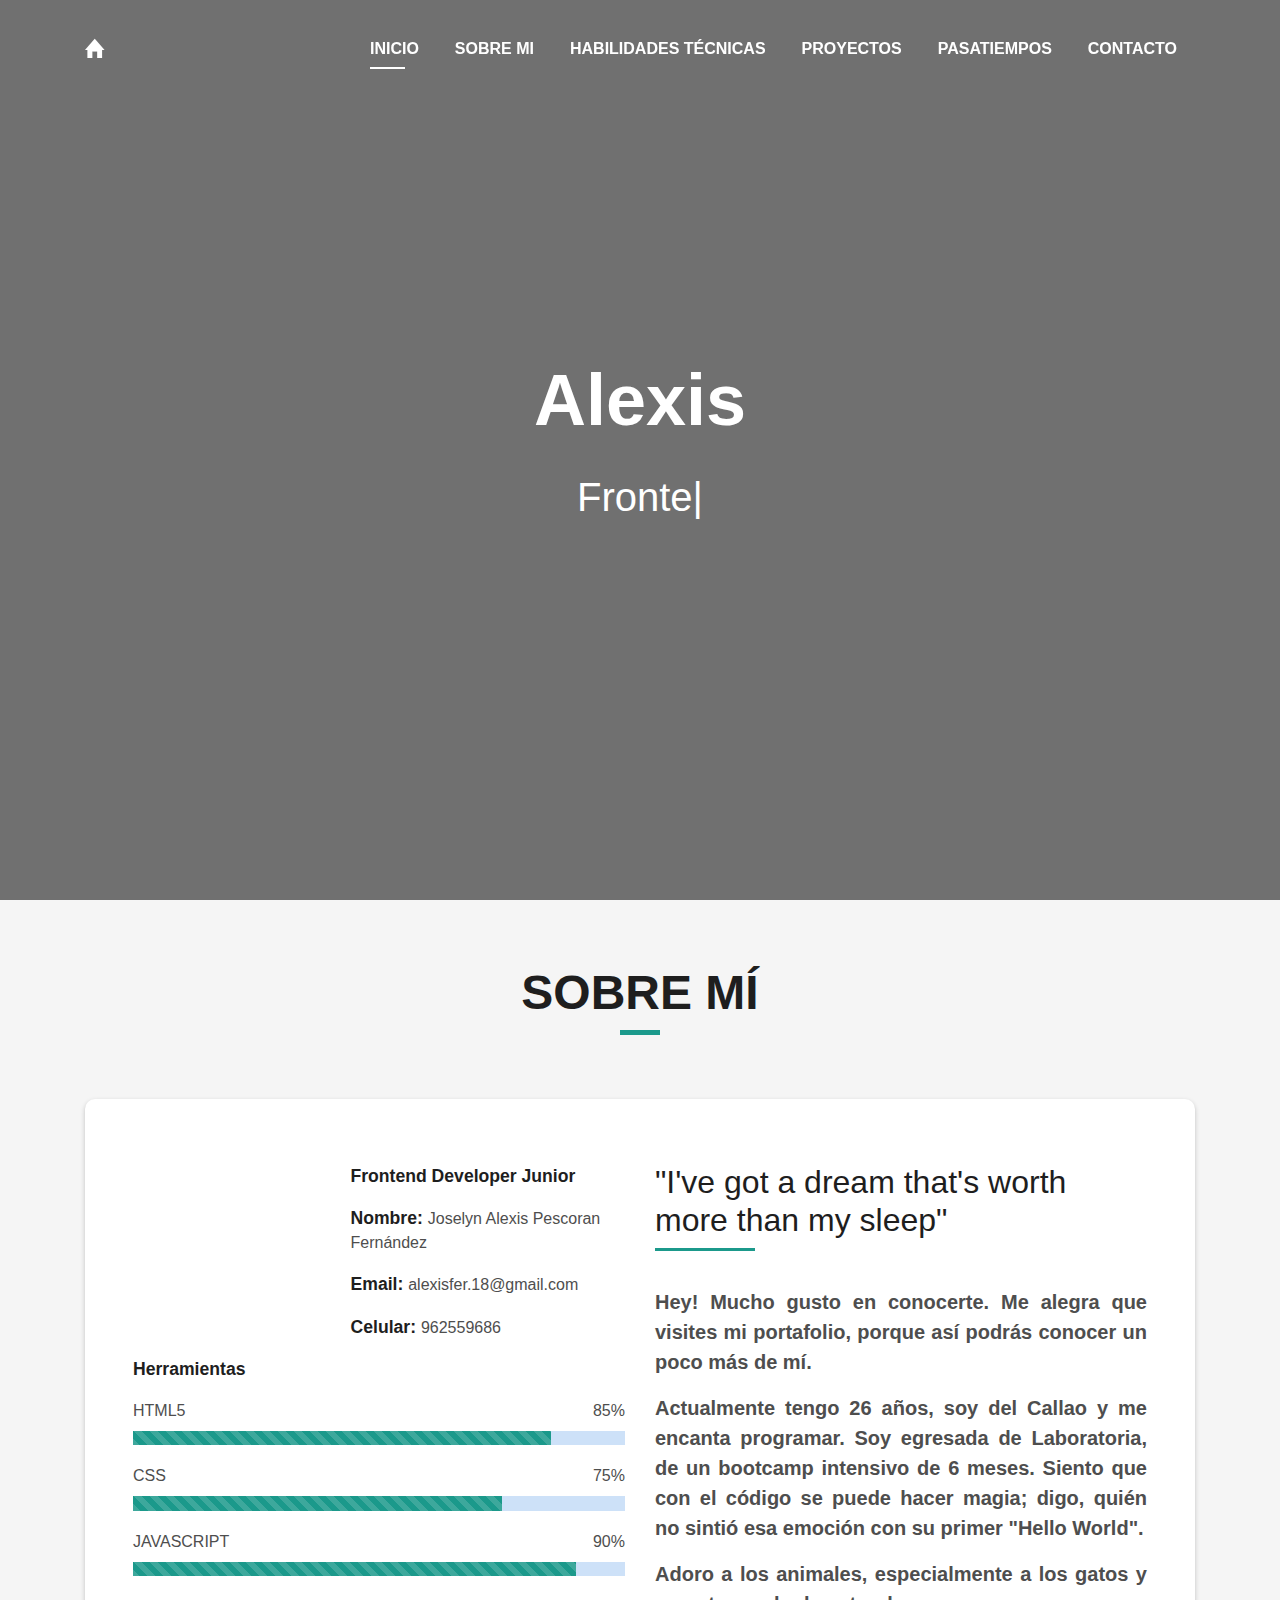
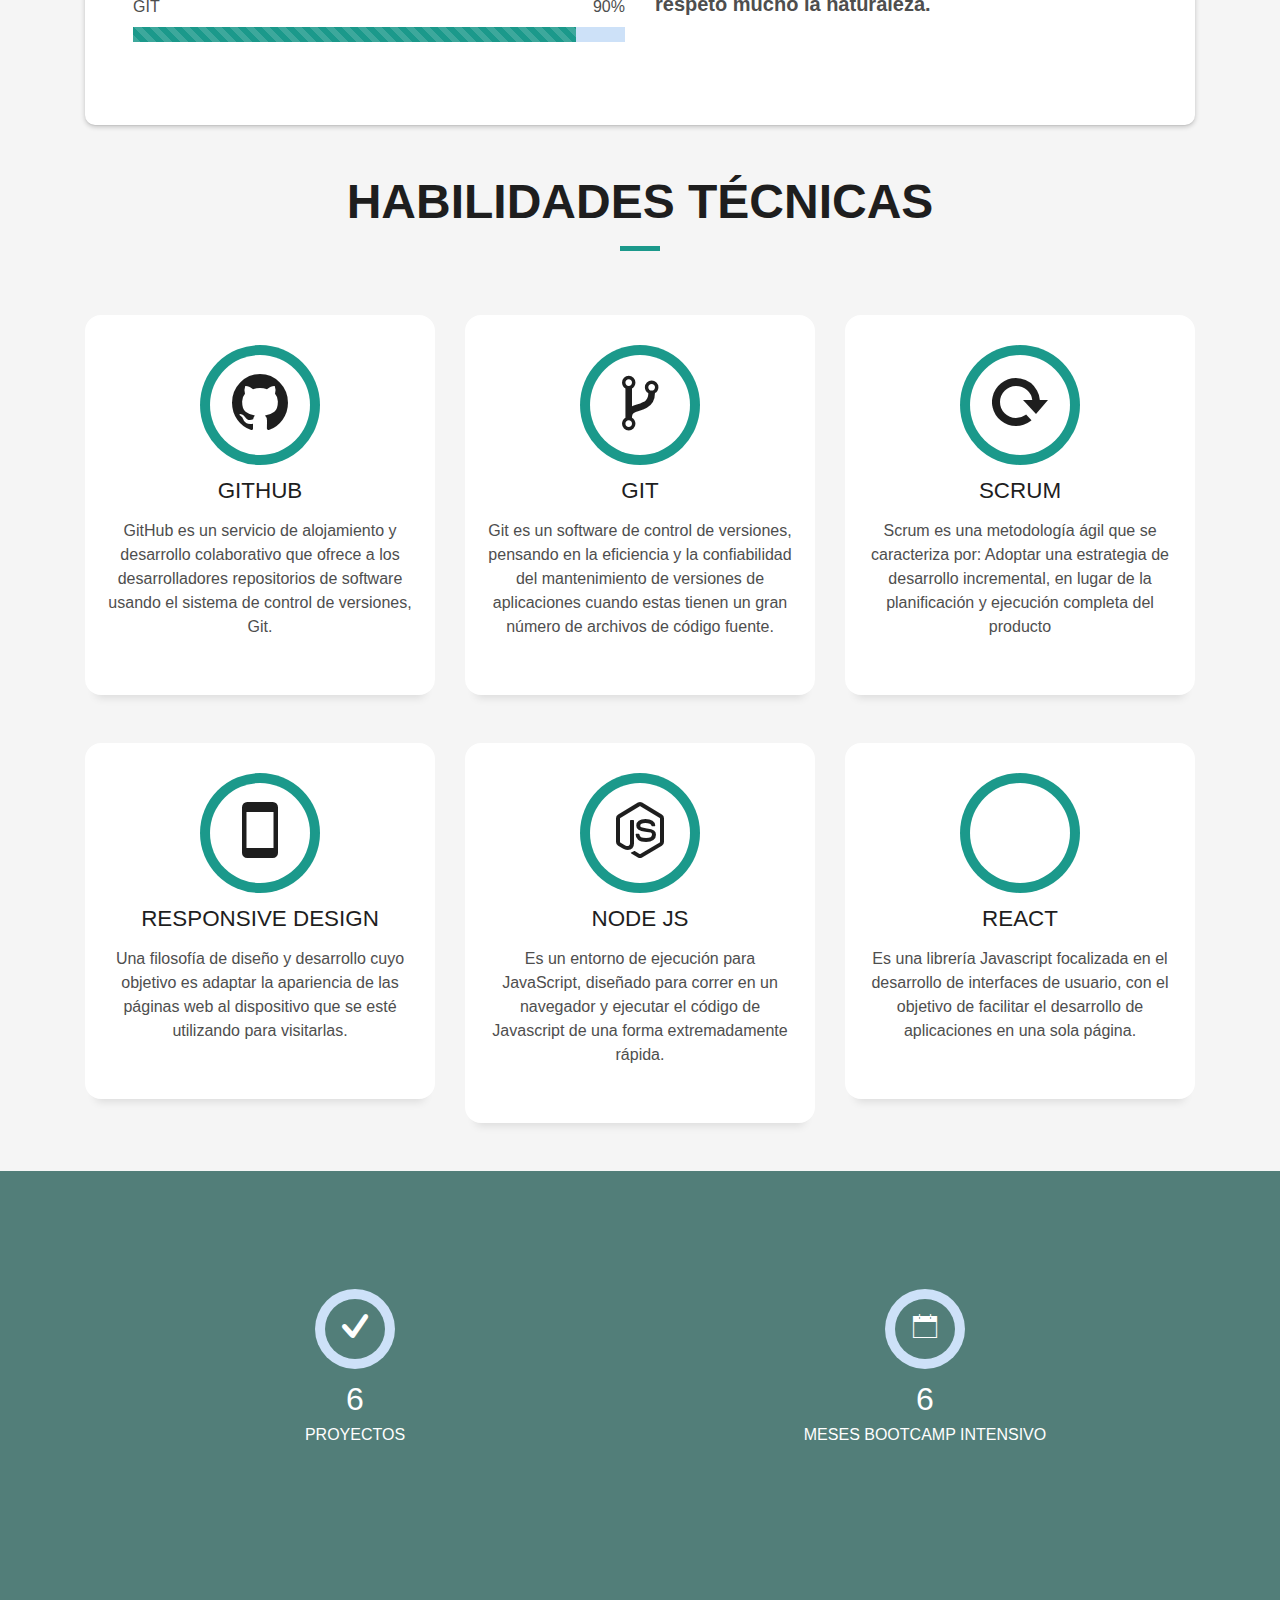
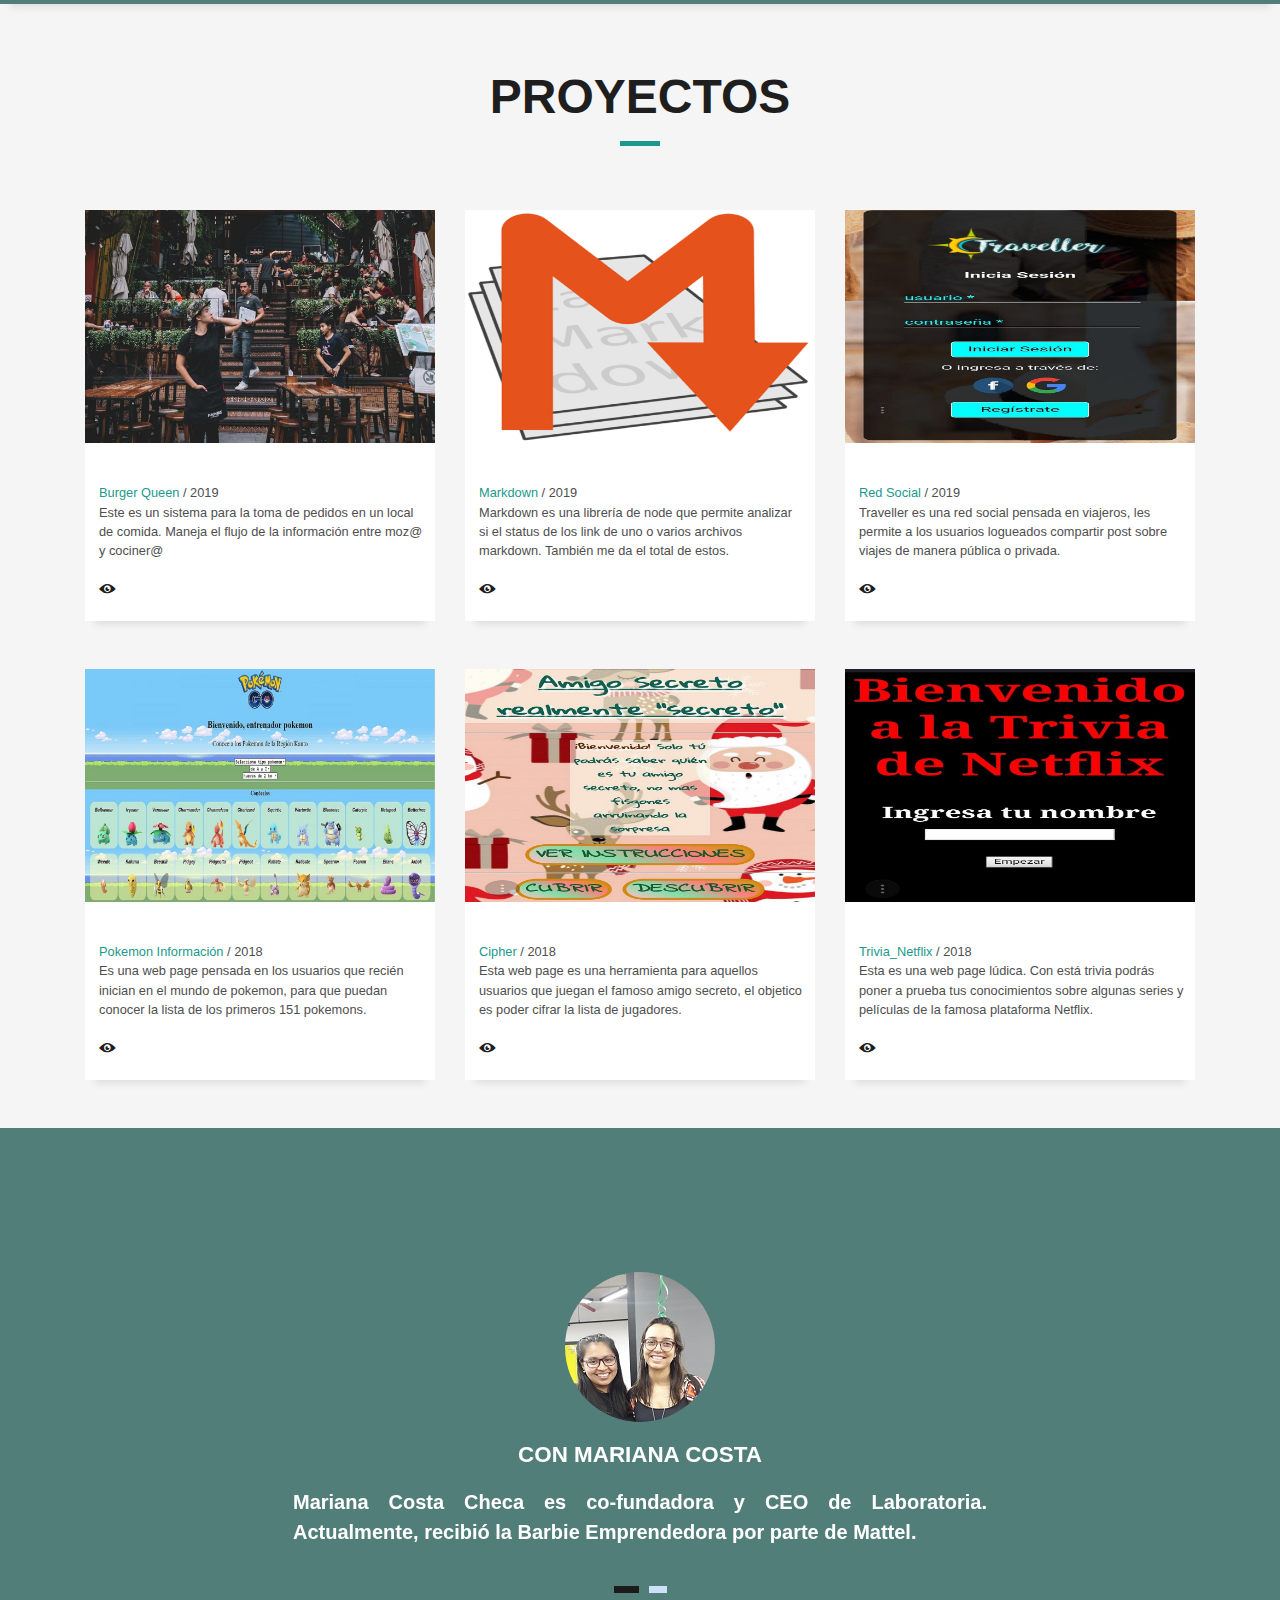
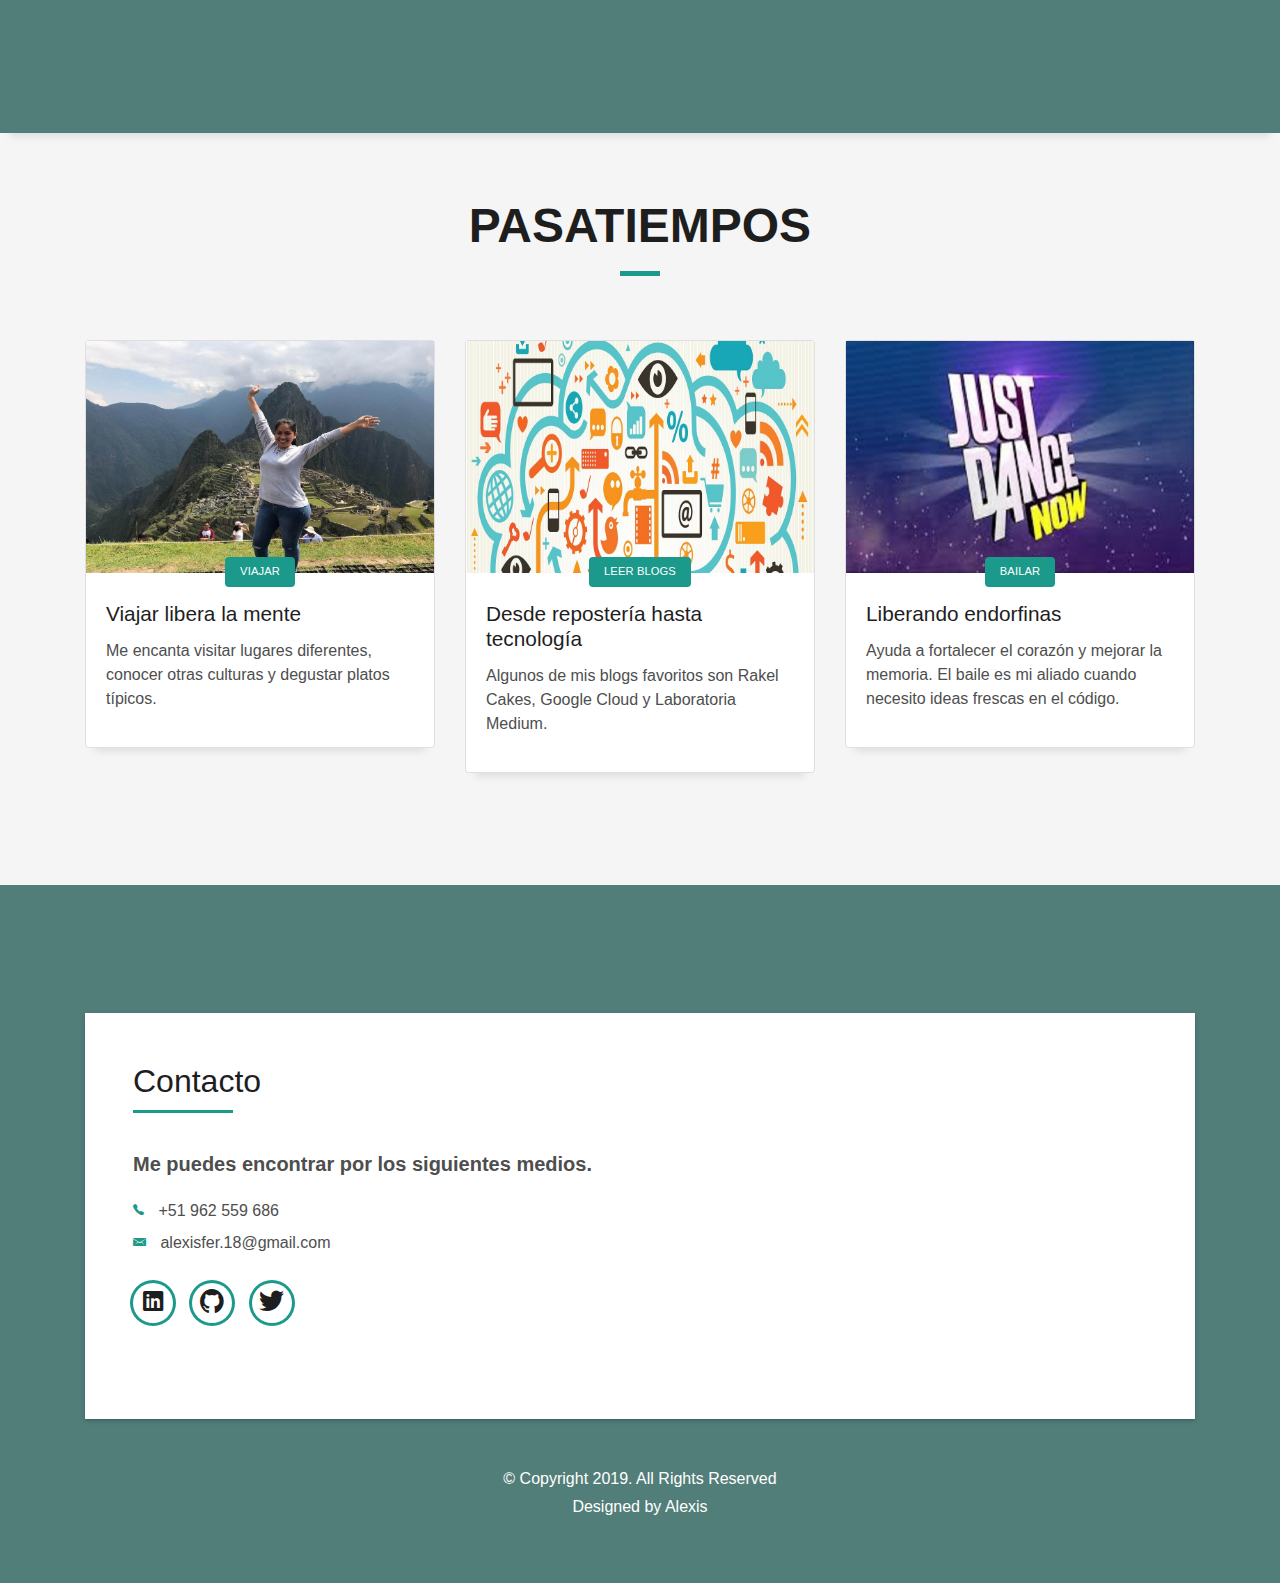
==== commit bd2f7150: "correción ortografía" ====
--- a/index.html
+++ b/index.html
@@ -153,7 +153,7 @@
                     Siento que con el código se puede hacer magia; digo,  quién no sintió esa emoción con su primer "Hello World".
                   </p>
                   <p class="lead">
-                    Adoro a los animales, especialmente los gatos y respeto mucho la naturaleza. 
+                    Adoro a los animales, especialmente a los gatos y respeto mucho la naturaleza. 
                   </p>
                 </div>
               </div>
@@ -545,7 +545,7 @@
             <div class="testimonial-box">
               <div class="author-test">
                 <img src="img/con-Burka.jpg" alt="" class="rounded-circle b-shadow-a">
-                <span class="author">cona Daniel Burka</span>
+                <span class="author">con Daniel Burka</span>
               </div>
               <div class="content-test">
                 <p class="description lead">
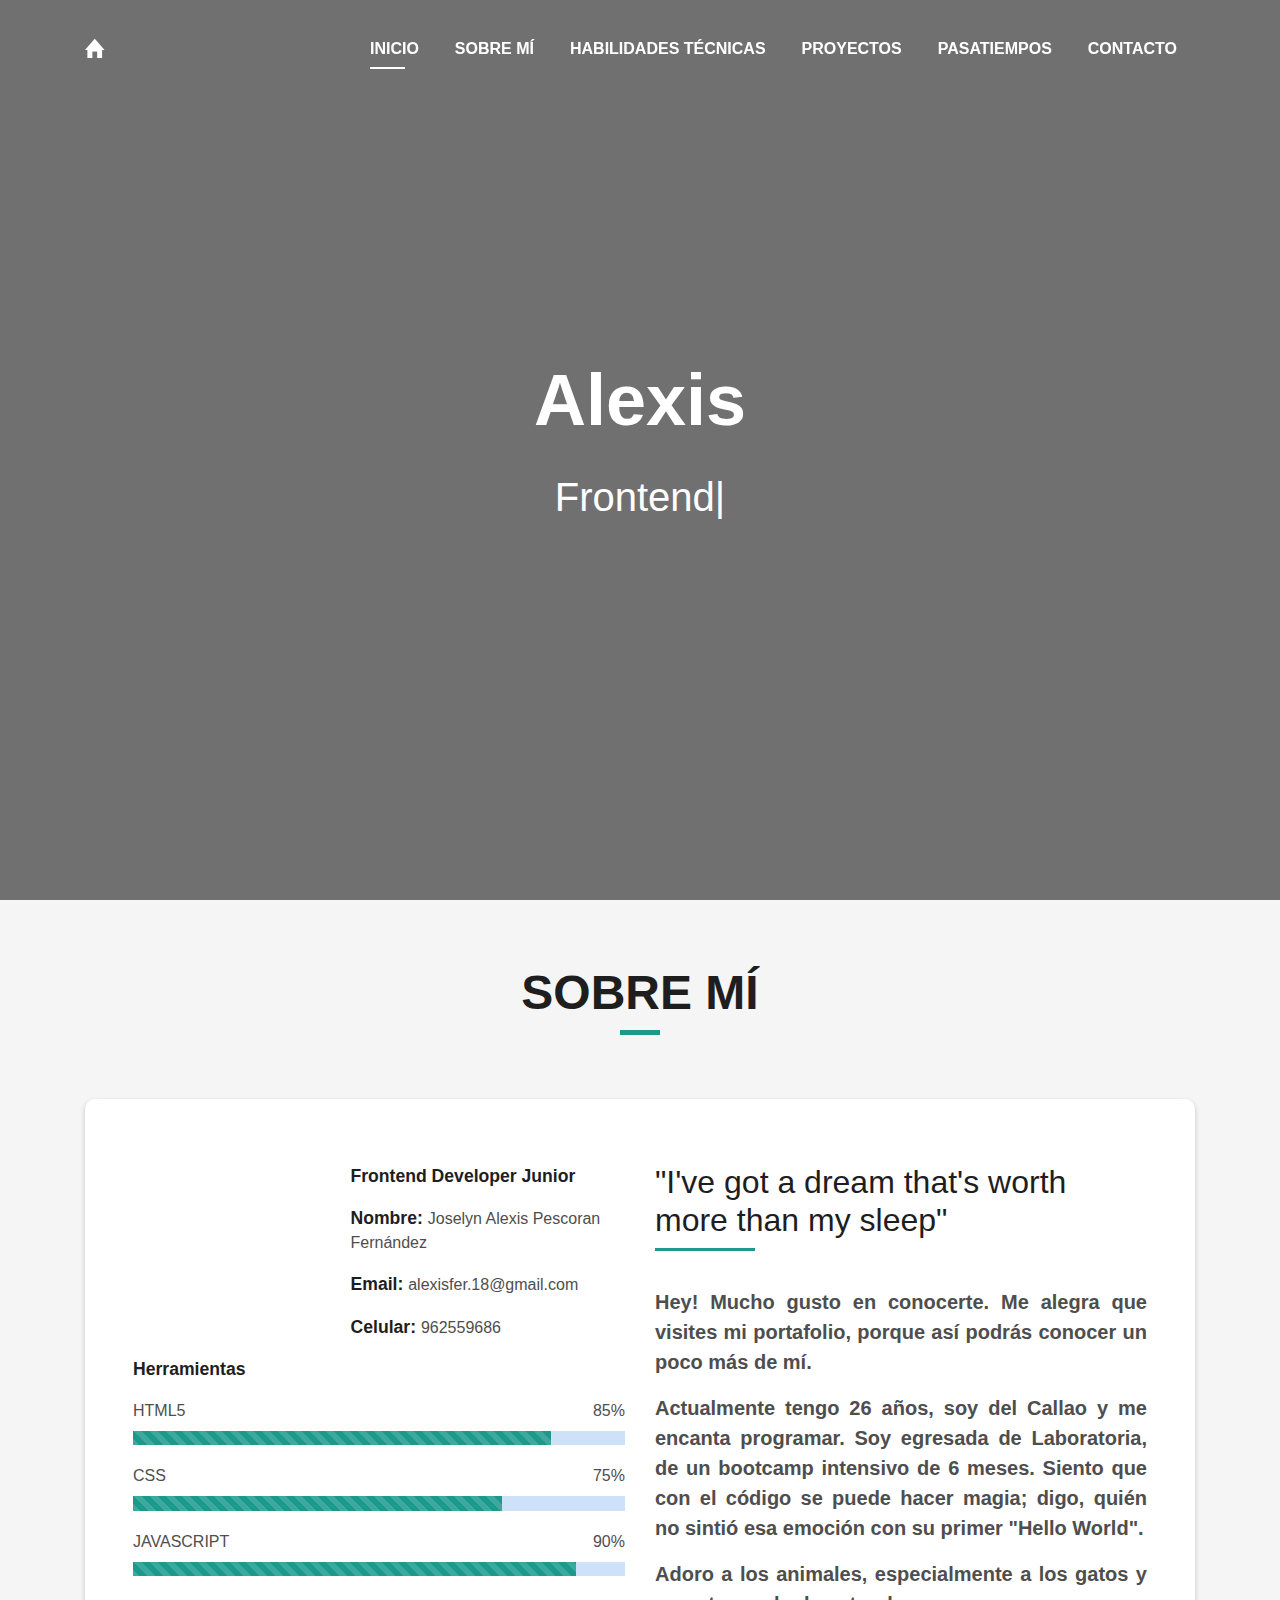
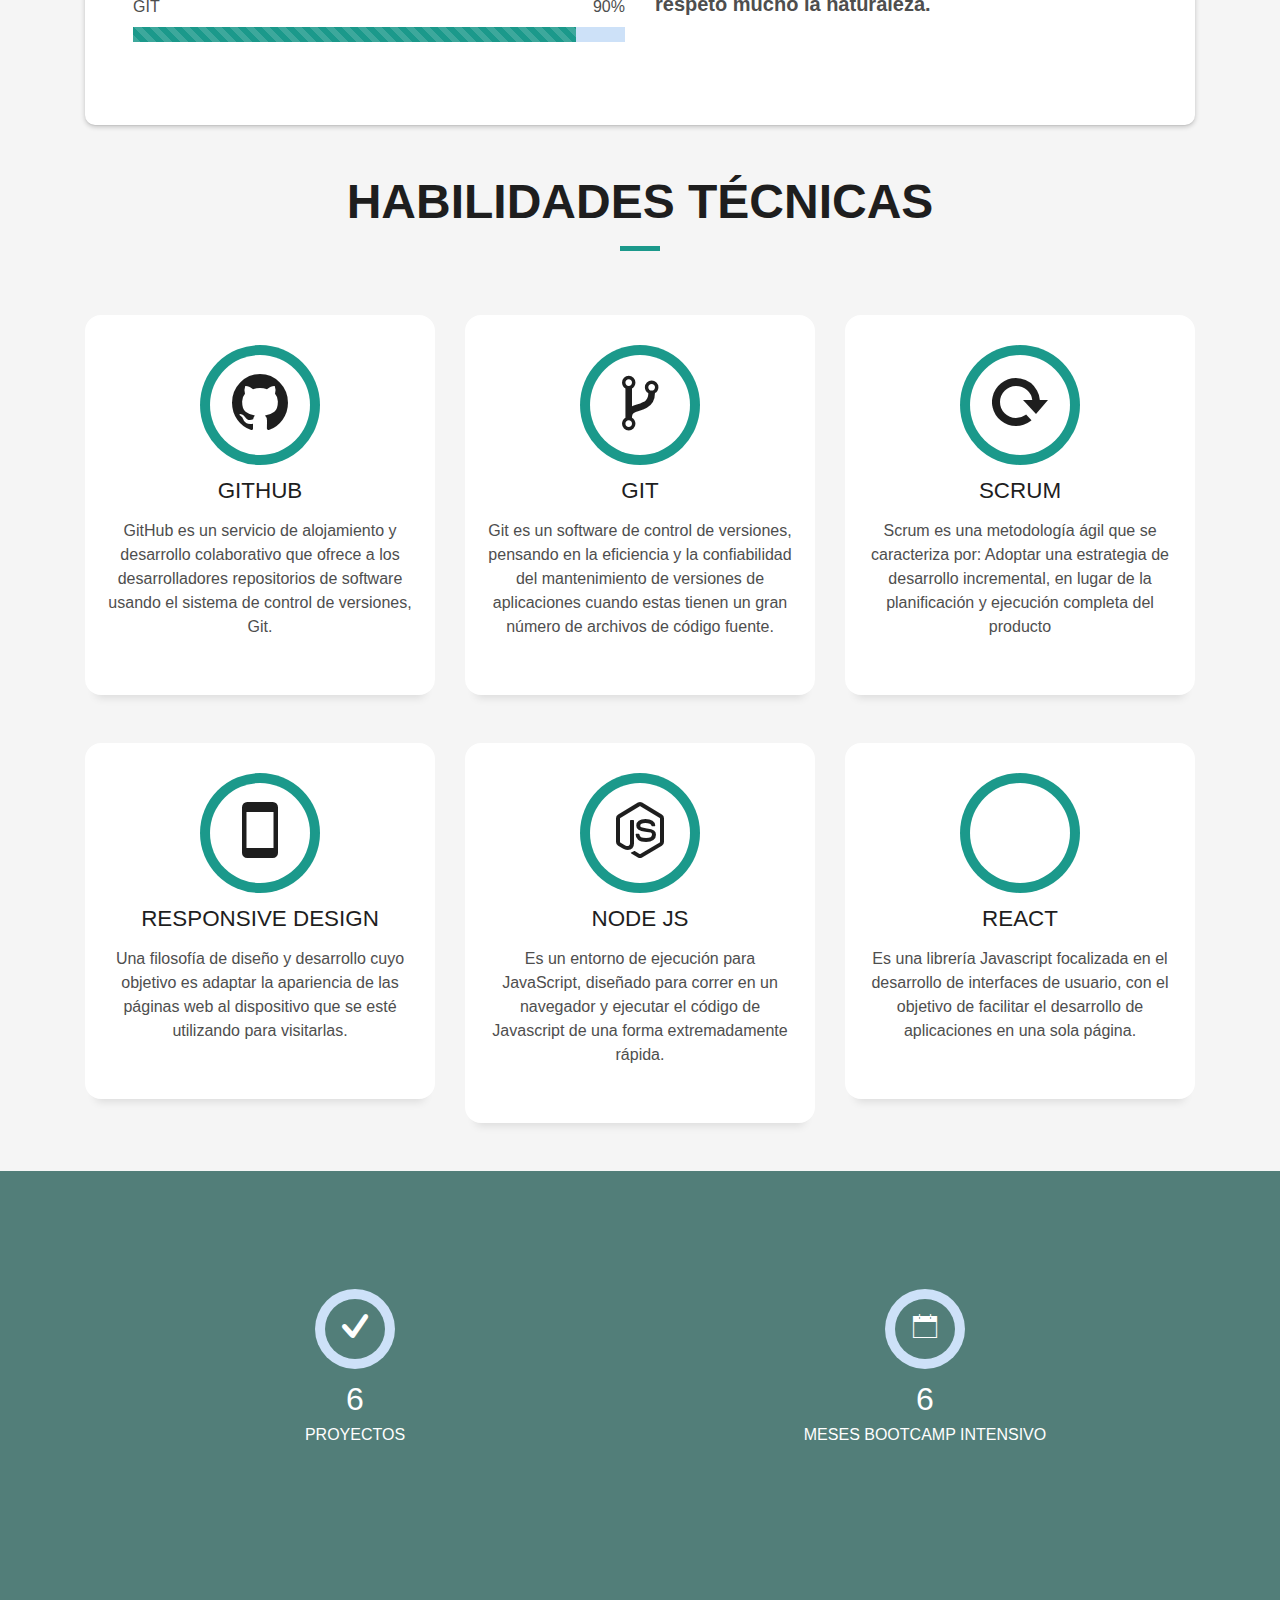
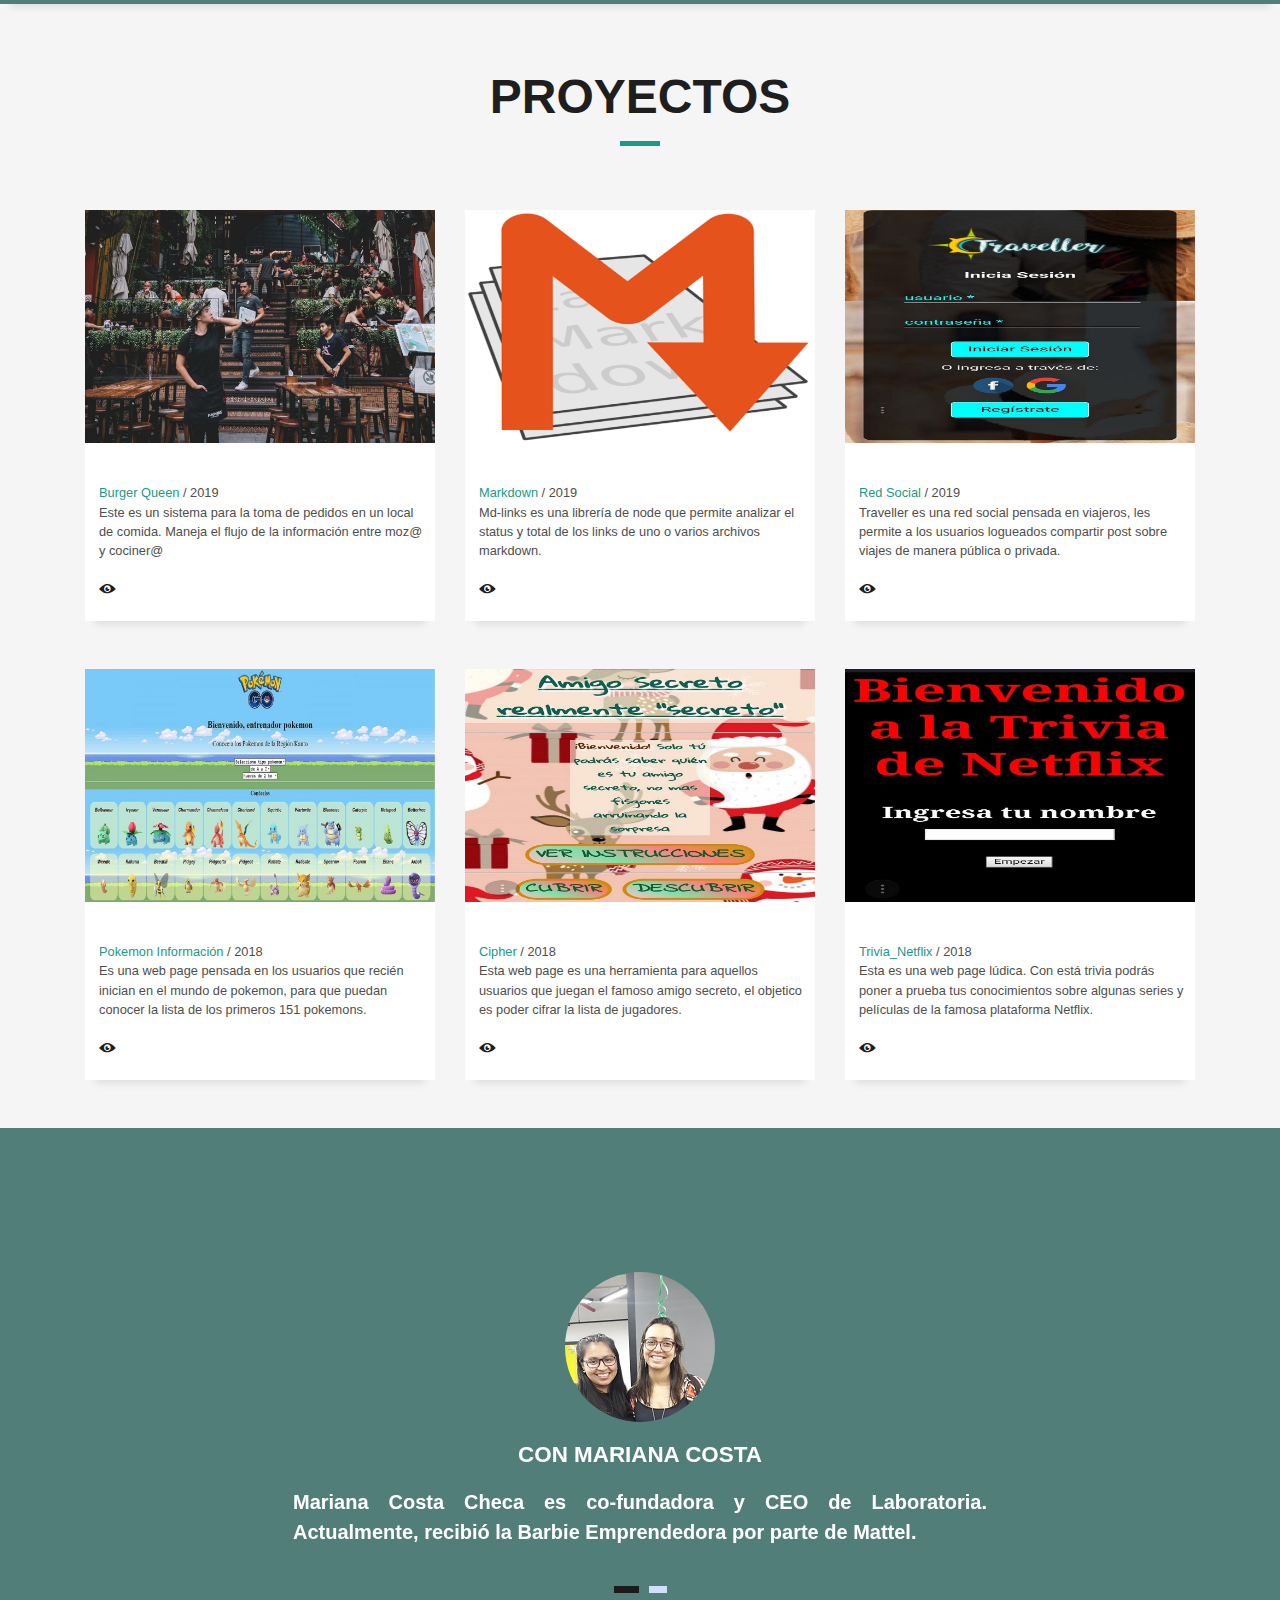
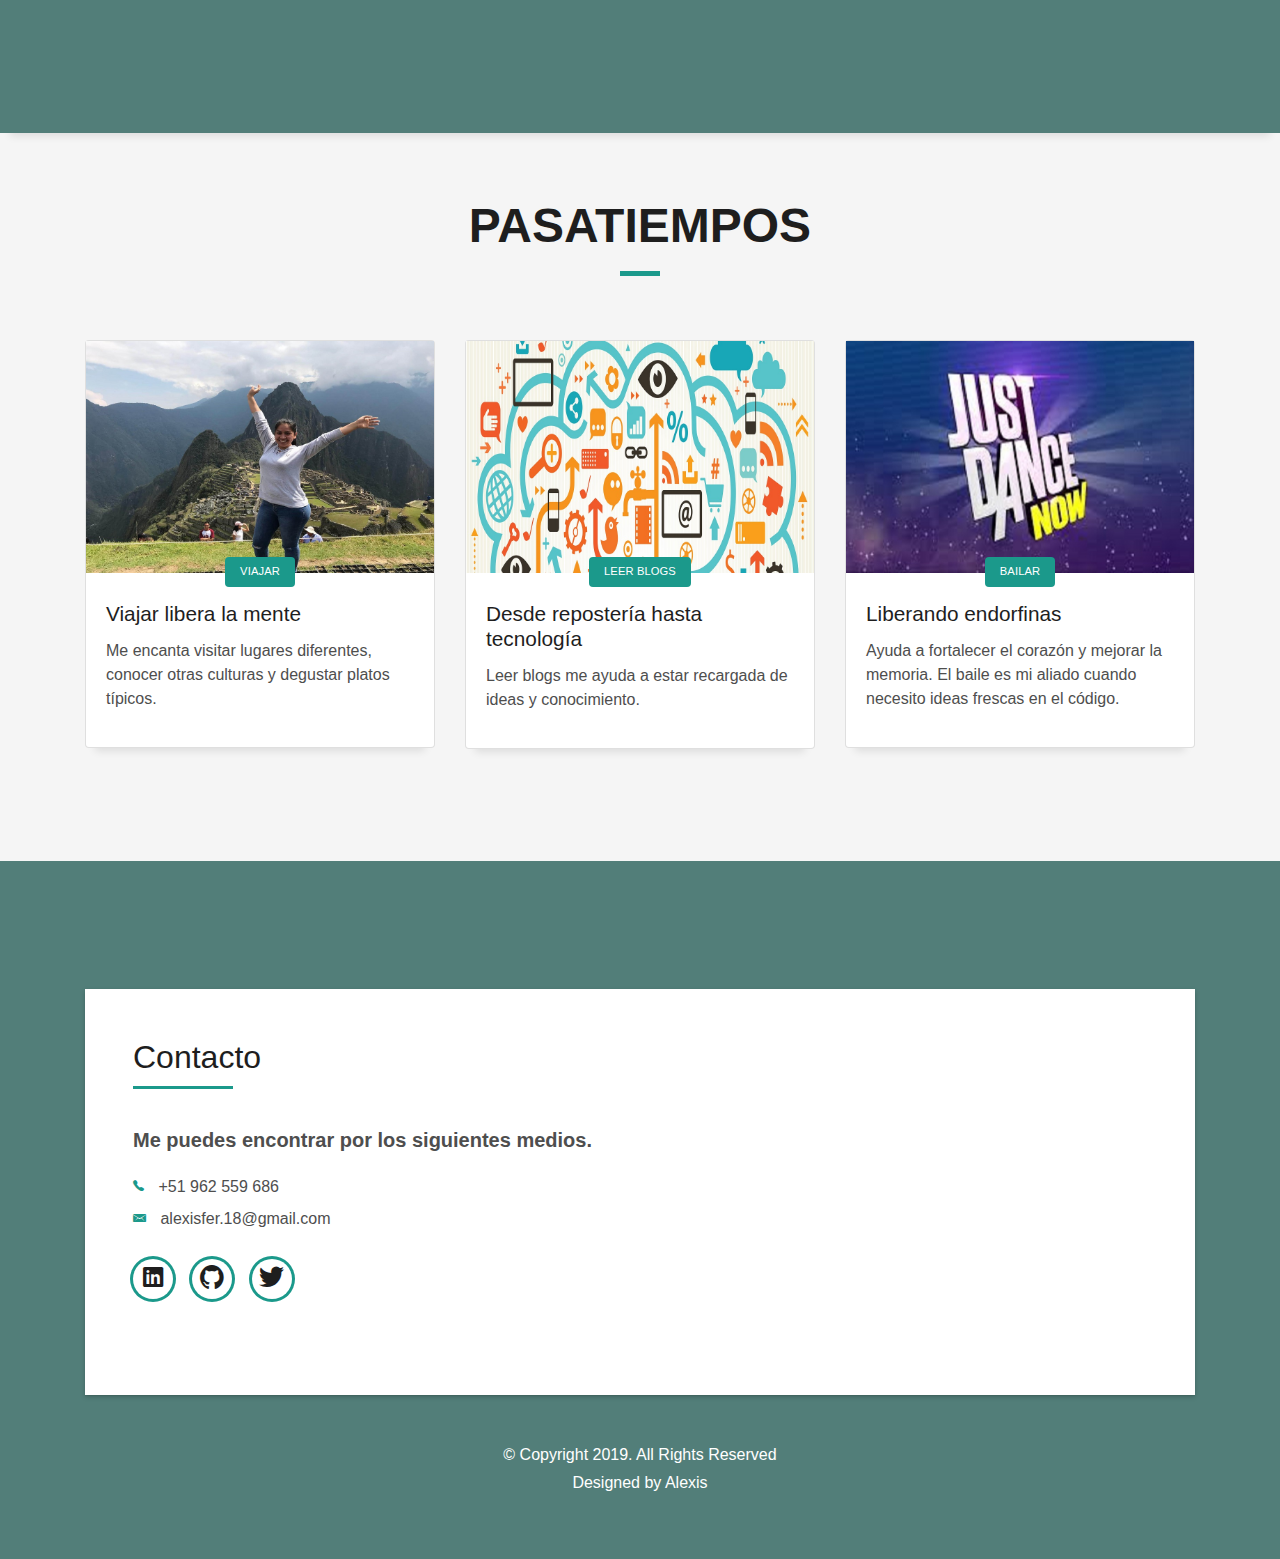
==== commit 0c752792: "modificación de descripciones" ====
--- a/index.html
+++ b/index.html
@@ -23,13 +23,7 @@
 
   <!-- Main Stylesheet File -->
   <link href="css/style.css" rel="stylesheet">
-
-  <!-- =======================================================
-    Theme Name: DevFolio
-    Theme URL: https://bootstrapmade.com/devfolio-bootstrap-portfolio-html-template/
-    Author: BootstrapMade.com
-    License: https://bootstrapmade.com/license/
-  ======================================================= -->
+ 
 </head>
 
 <body id="page-top">
@@ -50,7 +44,7 @@
             <a class="nav-link js-scroll active" href="#home">Inicio</a>
           </li>
           <li class="nav-item">
-            <a class="nav-link js-scroll" href="#about">Sobre mi</a>
+            <a class="nav-link js-scroll" href="#about">Sobre mí</a>
           </li>
           <li class="nav-item">
             <a class="nav-link js-scroll" href="#service">Habilidades Técnicas</a>
@@ -378,7 +372,7 @@
                     <h2 class="w-title"></h2>
                     <div class="w-more">
                       <span class="w-ctegory">Markdown</span> / <span class="w-date">2019</span>
-                      <p class="text">Markdown es una librería de node que permite analizar si el status de los link de uno o varios archivos markdown. También me da el total de estos.</p>
+                      <p class="text">Md-links es una librería de node que permite analizar el status y total de los links de uno o varios archivos markdown.</p>
                     </div>
                   </div>
                   <!--
@@ -620,7 +614,7 @@
               </div>
               <h3 class="card-title">Desde repostería hasta tecnología</h3>
               <p class="card-description">
-                Algunos de mis blogs favoritos son Rakel Cakes, Google Cloud y Laboratoria Medium.
+                Leer blogs me ayuda a estar recargada de ideas y conocimiento.
               </p>
             </div>
           </div>
